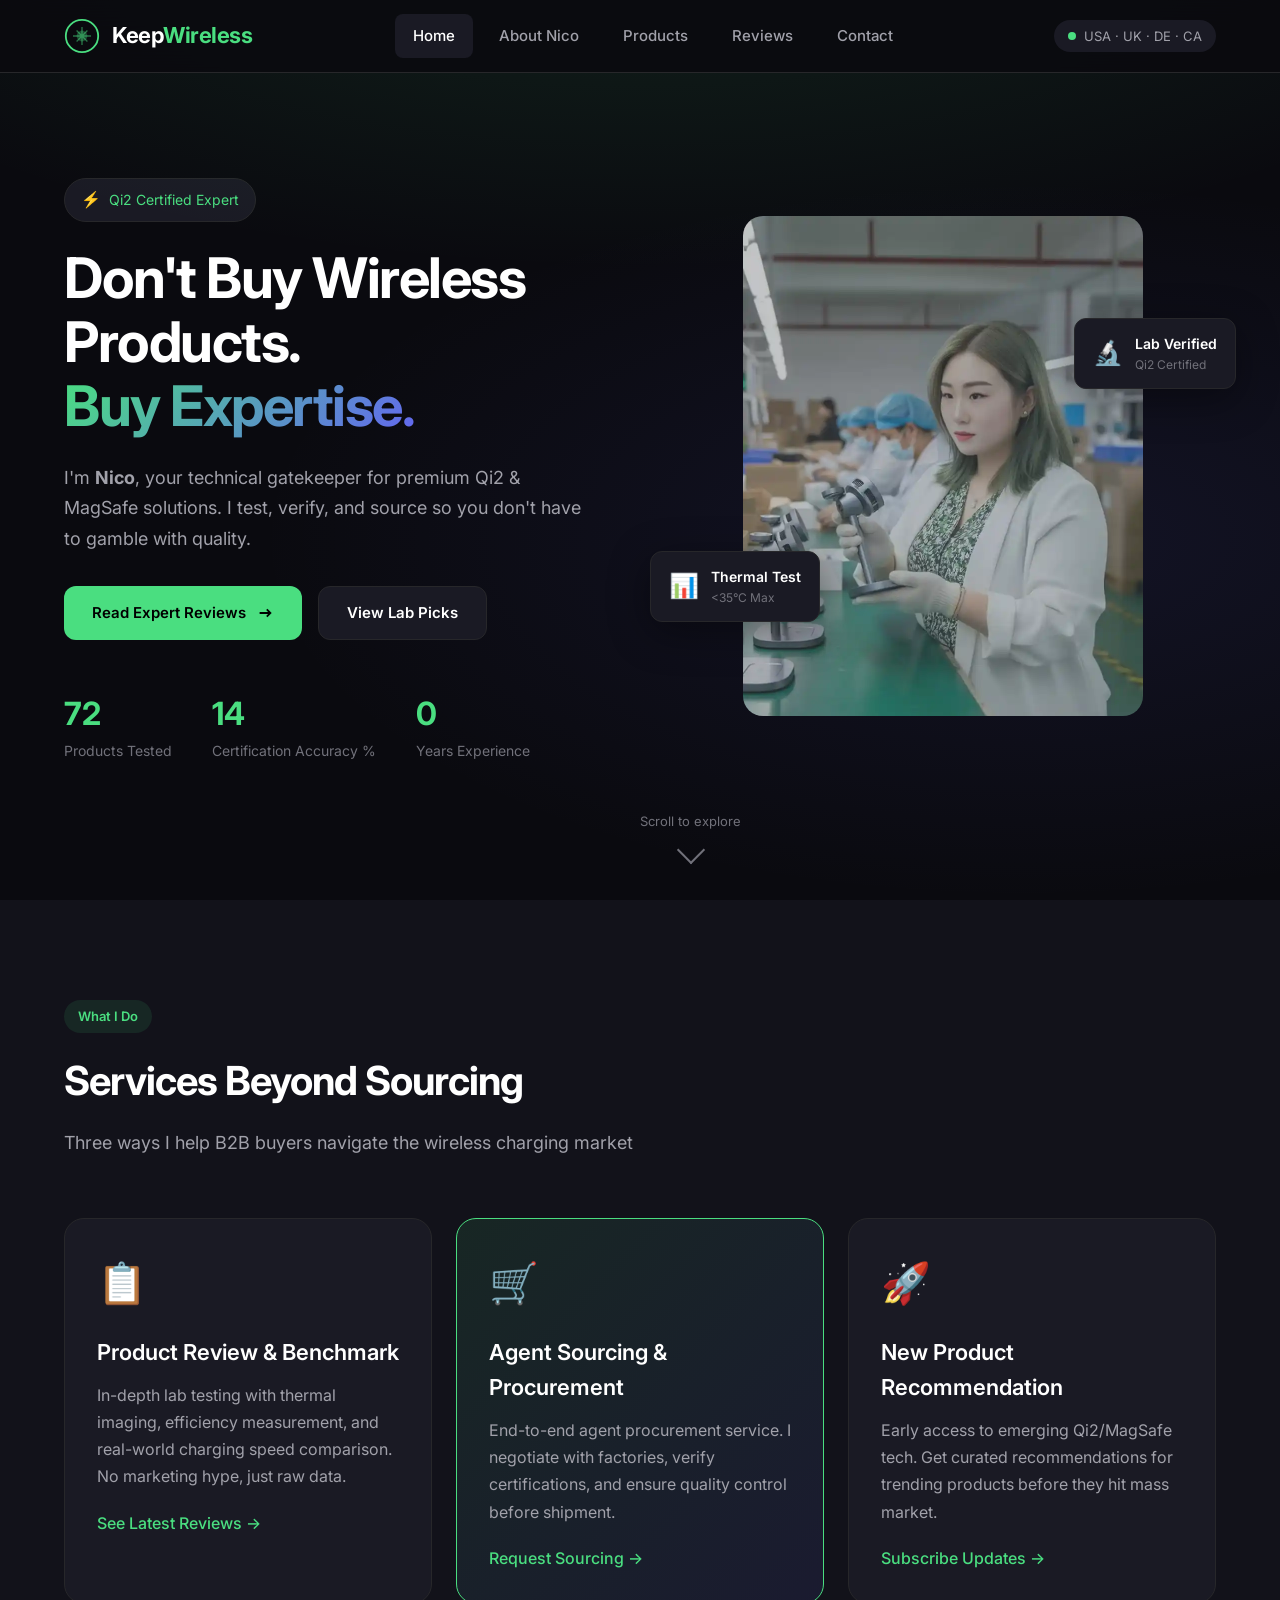
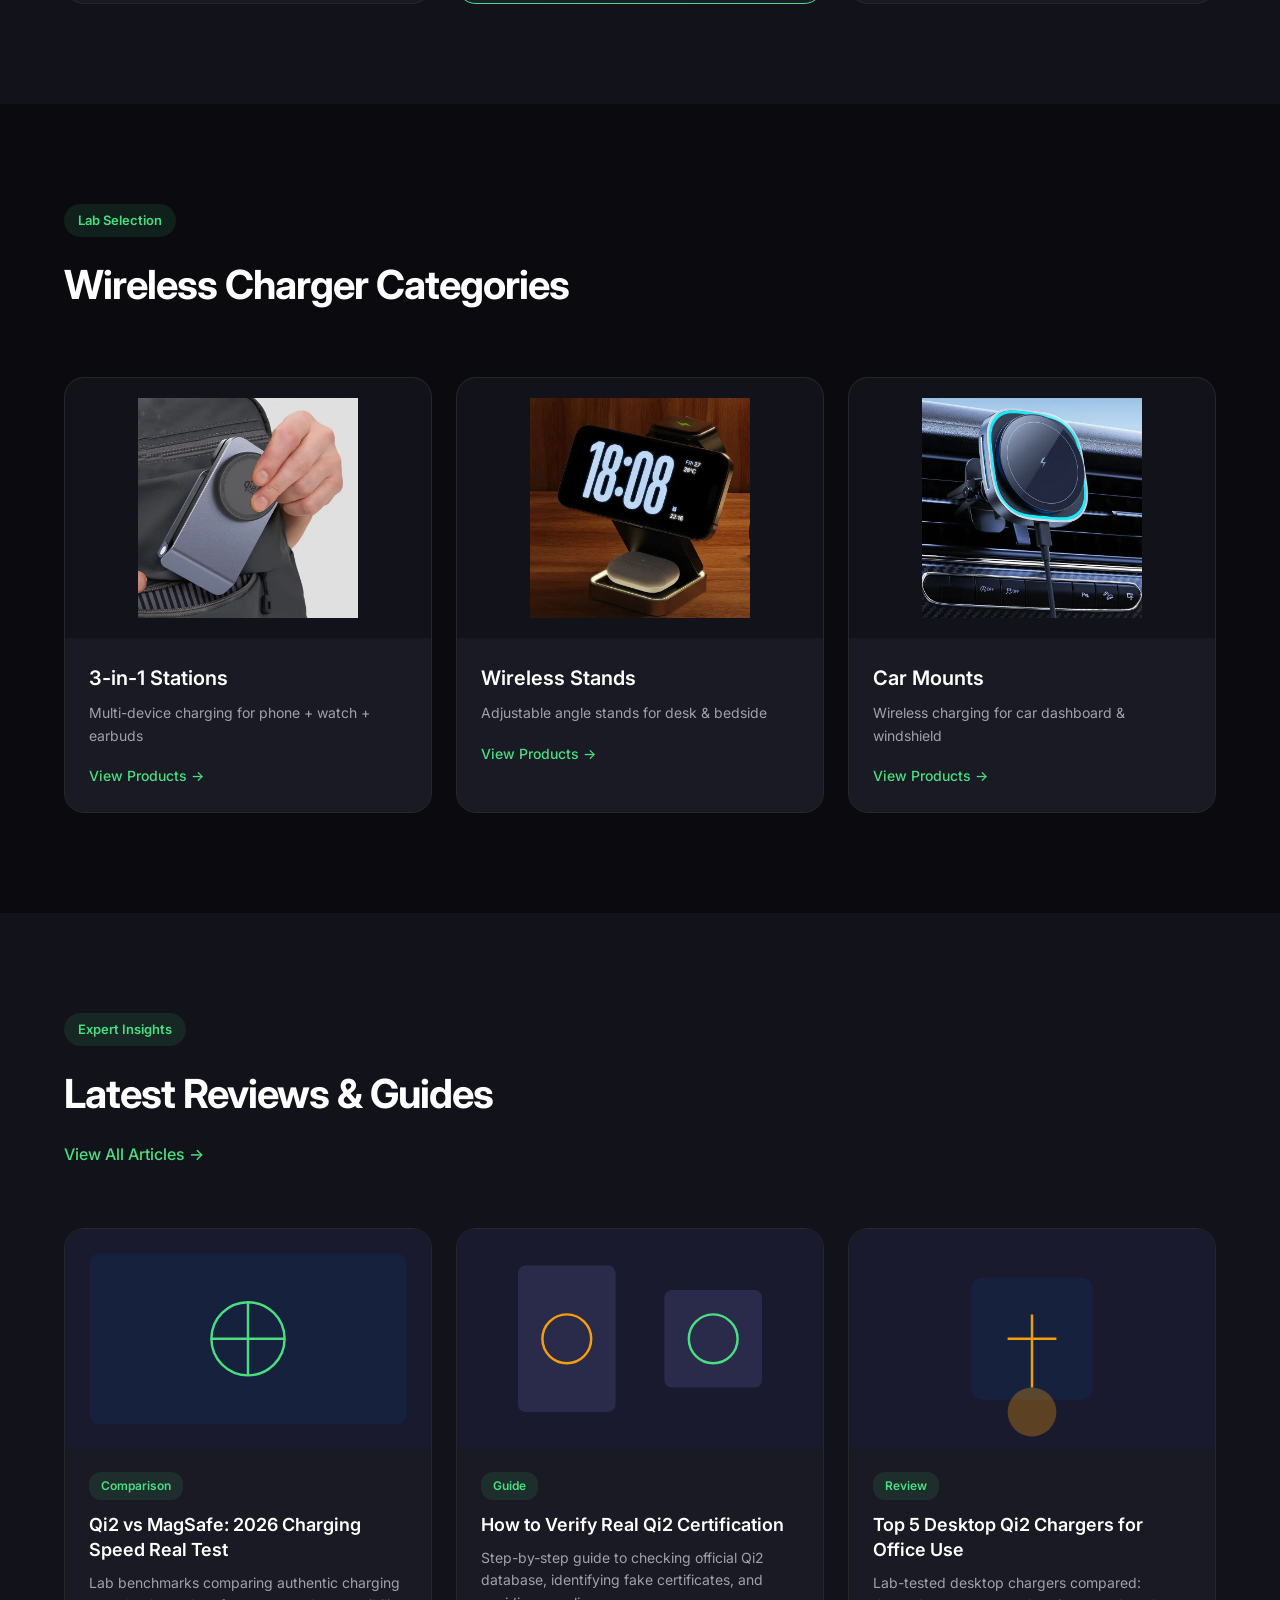
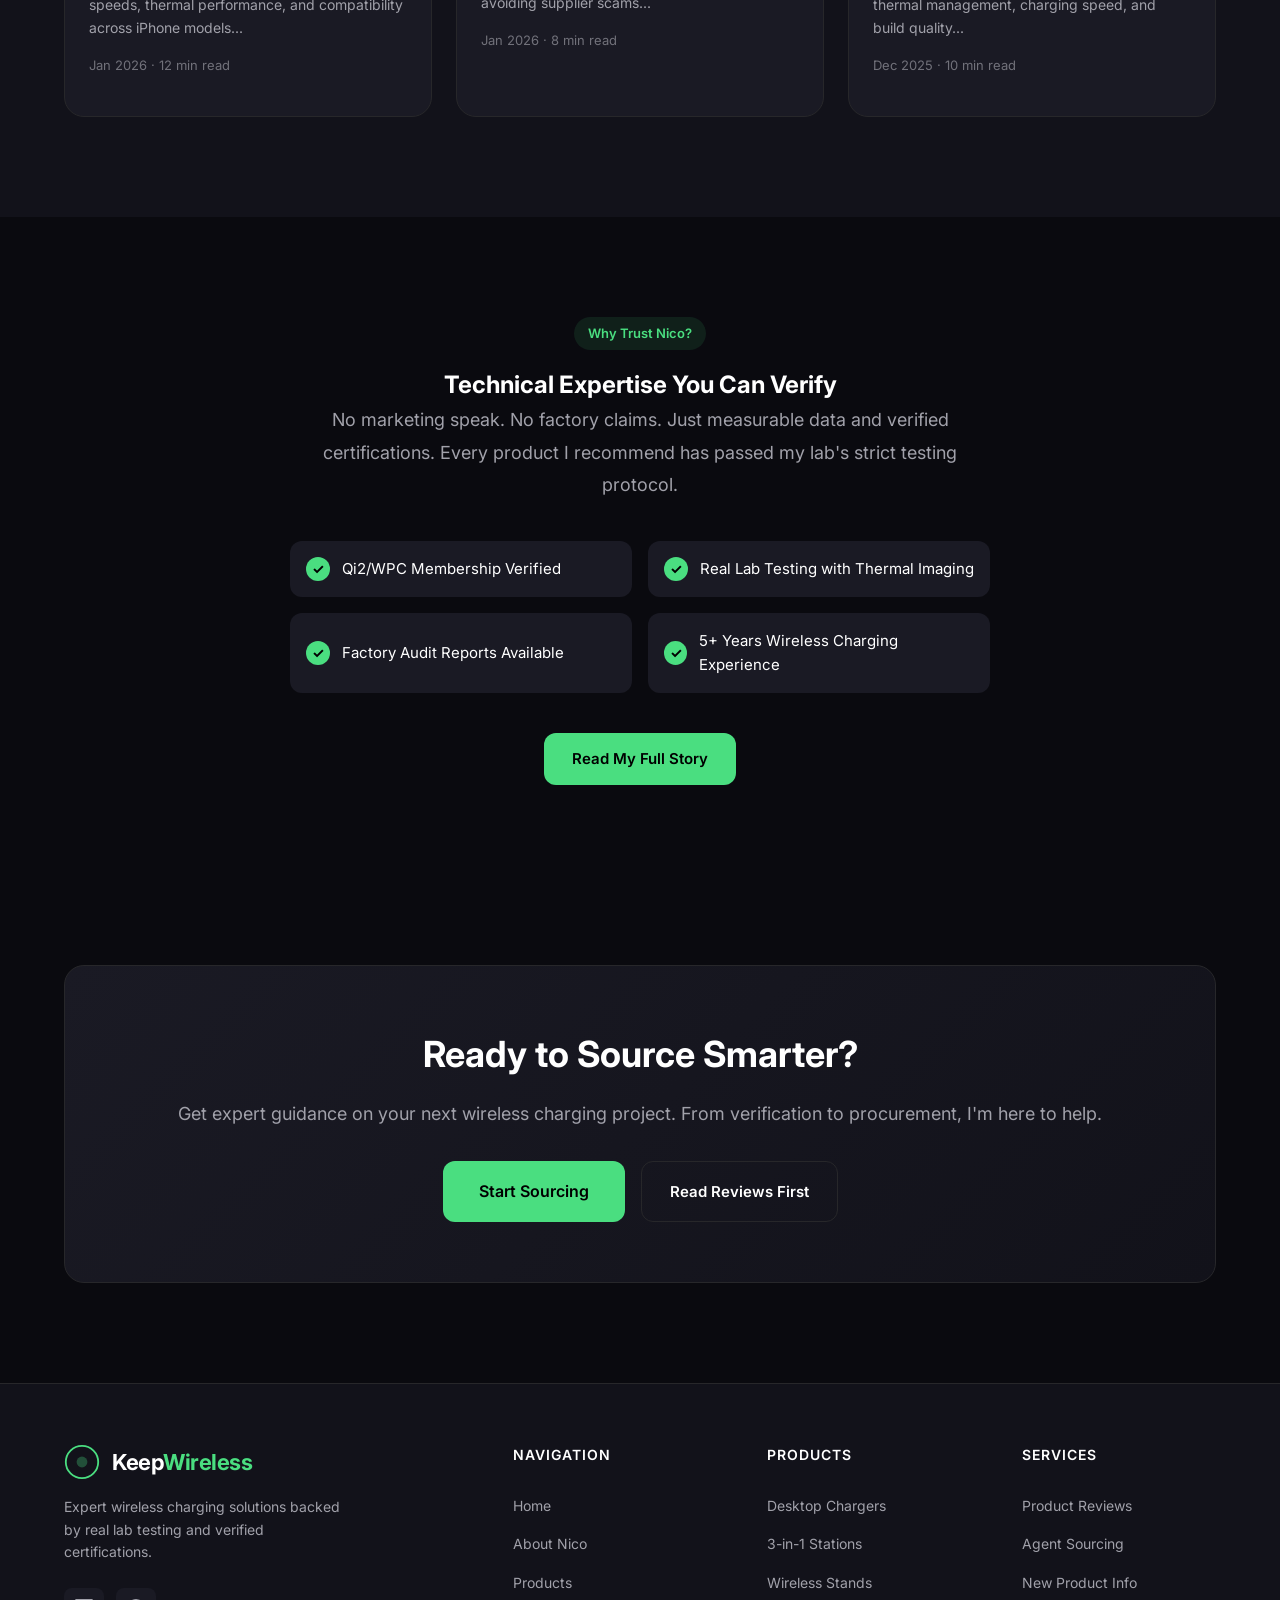
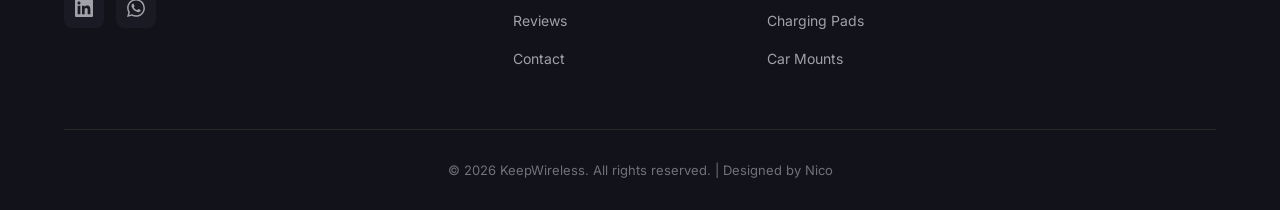
==== index.html @ b68995f7 "Add files via upload" ====
<!DOCTYPE html>
<html lang="en">
<head>
    <meta charset="UTF-8">
    <meta name="viewport" content="width=device-width, initial-scale=1.0">
    <meta name="description" content="KeepWireless by Nico - Expert wireless charging technology consultant. Qi2 & MagSafe wireless charger sourcing, verification, agent procurement. Desktop chargers, 3-in-1 stations, wireless stands. Serving USA, UK, Germany, Canada.">
    <meta name="keywords" content="Qi2 wireless charger wholesale, MagSafe charger supplier, desktop wireless charger factory, 3-in-1 charging station, Qi2 certification verification, wireless charging expert review, wireless charger benchmark">
    <meta name="author" content="Nico - KeepWireless">
    <meta name="geo.region" content="CN">
    <meta name="geo.placename" content="Shenzhen">
    <link rel="canonical" href="https://keepwireless.tech/">
    
    <title>KeepWireless | Expert Wireless Charger Solutions by Nico - Qi2 & MagSafe Authority</title>
    
    <link rel="icon" type="image/svg+xml" href="images/favicon.svg">
    <link rel="apple-touch-icon" href="images/apple-touch-icon.png">
    <link rel="stylesheet" href="css/style.css">
    
    <script type="application/ld+json">
    {
      "@context": "https://schema.org",
      "@type": "Person",
      "name": "Nico",
      "jobTitle": "Wireless Charging Technology Consultant",
      "url": "https://keepwireless.tech",
      "knowsAbout": ["Qi2 Technology", "MagSafe", "Wireless Charging", "PCB Design", "Thermal Management", "Product Certification"],
      "description": "Expert consultant specializing in Qi2 and MagSafe wireless charging products sourcing and verification"
    }
    </script>
    
    <script type="application/ld+json">
    {
      "@context": "https://schema.org",
      "@type": "WebSite",
      "name": "KeepWireless",
      "url": "https://keepwireless.tech",
      "potentialAction": {
        "@type": "SearchAction",
        "target": "https://keepwireless.tech/articles.html?q={search_term_string}",
        "query-input": "required name=search_term_string"
      }
    }
    </script>
</head>
<body>
    <header class="main-header" id="header">
        <div class="container header-container">
            <a href="index.html" class="logo">
                <svg class="logo-icon" viewBox="0 0 40 40" fill="none">
                    <circle cx="20" cy="20" r="18" stroke="currentColor" stroke-width="2"/>
                    <path d="M20 10v20M10 20h20M14 14l12 12M26 14l-12 12" stroke="currentColor" stroke-width="1.5" opacity="0.5"/>
                    <circle cx="20" cy="20" r="6" fill="currentColor" opacity="0.3"/>
                </svg>
                <span class="logo-text">Keep<span>Wireless</span></span>
            </a>
            
            <nav class="main-nav" id="mainNav">
                <a href="index.html" class="nav-link active">Home</a>
                <a href="about.html" class="nav-link">About Nico</a>
                <a href="products.html" class="nav-link">Products</a>
                <a href="articles.html" class="nav-link">Reviews</a>
                <a href="contact.html" class="nav-link">Contact</a>
            </nav>
            
            <div class="header-actions">
                <div class="geo-badge">
                    <span class="geo-dot"></span>
                    <span>USA · UK · DE · CA</span>
                </div>
                <button class="mobile-menu-btn" id="mobileMenuBtn" aria-label="Menu">
                    <span></span>
                    <span></span>
                    <span></span>
                </button>
            </div>
        </div>
    </header>

    <main>
        <section class="hero" id="hero">
            <div class="hero-bg-pattern"></div>
            <div class="container hero-container">
                <div class="hero-content">
                    <div class="hero-badge">
                        <span class="badge-icon">⚡</span>
                        <span>Qi2 Certified Expert</span>
                    </div>
                    <h1 class="hero-title">
                        Don't Buy Wireless Products.<br>
                        <span class="highlight">Buy Expertise.</span>
                    </h1>
                    <p class="hero-desc">
                        I'm <strong>Nico</strong>, your technical gatekeeper for premium Qi2 & MagSafe solutions. 
                        I test, verify, and source so you don't have to gamble with quality.
                    </p>
                    <div class="hero-cta">
                        <a href="articles.html" class="btn btn-primary">
                            <span>Read Expert Reviews</span>
                            <svg class="btn-arrow" viewBox="0 0 20 20" fill="none"><path d="M4 10h12m-4-4l4 4-4 4" stroke="currentColor" stroke-width="2"/></svg>
                        </a>
                        <a href="products.html" class="btn btn-secondary">
                            <span>View Lab Picks</span>
                        </a>
                    </div>
                    <div class="hero-stats">
                        <div class="stat">
                            <span class="stat-num" data-target="500">0</span>
                            <span class="stat-label">Products Tested</span>
                        </div>
                        <div class="stat">
                            <span class="stat-num" data-target="98">0</span>
                            <span class="stat-label">Certification Accuracy %</span>
                        </div>
                        <div class="stat">
                            <span class="stat-num" data-target="5">0</span>
                            <span class="stat-label">Years Experience</span>
                        </div>
                    </div>
                </div>
                <div class="hero-visual">
                    <div class="hero-image-stack">
                        <div class="hero-main-img">
                            <img src="images/nico-laboratory-expert.webp" alt="Nico - Wireless Charging Lab Expert" loading="lazy">
                        </div>
                        <div class="floating-card card-1">
                            <span class="card-icon">🔬</span>
                            <div class="card-text">
                                <strong>Lab Verified</strong>
                                <span>Qi2 Certified</span>
                            </div>
                        </div>
                        <div class="floating-card card-2">
                            <span class="card-icon">📊</span>
                            <div class="card-text">
                                <strong>Thermal Test</strong>
                                <span>&lt;35°C Max</span>
                            </div>
                        </div>
                    </div>
                </div>
            </div>
            <div class="scroll-indicator">
                <span>Scroll to explore</span>
                <div class="scroll-arrow"></div>
            </div>
        </section>

        <section class="services" id="services">
            <div class="container">
                <div class="section-header">
                    <span class="section-tag">What I Do</span>
                    <h2>Services Beyond Sourcing</h2>
                    <p class="section-desc">Three ways I help B2B buyers navigate the wireless charging market</p>
                </div>
                <div class="services-grid">
                    <article class="service-card">
                        <div class="service-icon">📋</div>
                        <h3>Product Review & Benchmark</h3>
                        <p>In-depth lab testing with thermal imaging, efficiency measurement, and real-world charging speed comparison. No marketing hype, just raw data.</p>
                        <a href="articles.html" class="service-link">See Latest Reviews →</a>
                    </article>
                    <article class="service-card featured">
                        <div class="service-icon">🛒</div>
                        <h3>Agent Sourcing & Procurement</h3>
                        <p>End-to-end agent procurement service. I negotiate with factories, verify certifications, and ensure quality control before shipment.</p>
                        <a href="contact.html" class="service-link">Request Sourcing →</a>
                    </article>
                    <article class="service-card">
                        <div class="service-icon">🚀</div>
                        <h3>New Product Recommendation</h3>
                        <p>Early access to emerging Qi2/MagSafe tech. Get curated recommendations for trending products before they hit mass market.</p>
                        <a href="contact.html" class="service-link">Subscribe Updates →</a>
                    </article>
                </div>
            </div>
        </section>

        <section class="products-preview" id="products">
            <div class="container">
                <div class="section-header">
                    <span class="section-tag">Lab Selection</span>
                    <h2>Wireless Charger Categories</h2>
                </div>
                <div class="category-grid">
                    <a href="products.html?cat=3in1" class="category-card">
                        <div class="category-img">
                            <img src="images/product/qi2-3in1-foldable-25w.webp" alt="3-in-1 Charging Station" loading="lazy">
                        </div>
                        <div class="category-info">
                            <h3>3-in-1 Stations</h3>
                            <p>Multi-device charging for phone + watch + earbuds</p>
                            <span class="category-count">View Products →</span>
                        </div>
                    </a>
                    <a href="products.html?cat=stand" class="category-card">
                        <div class="category-img">
                            <img src="images/product/qi2-3in1-aluminum-stand.webp" alt="Wireless Charging Stand" loading="lazy">
                        </div>
                        <div class="category-info">
                            <h3>Wireless Stands</h3>
                            <p>Adjustable angle stands for desk & bedside</p>
                            <span class="category-count">View Products →</span>
                        </div>
                    </a>
                    <a href="products.html?cat=car" class="category-card">
                        <div class="category-img">
                            <img src="images/product/qi2-car-magnetic-snap.webp" alt="Car Wireless Charger Mount" loading="lazy">
                        </div>
                        <div class="category-info">
                            <h3>Car Mounts</h3>
                            <p>Wireless charging for car dashboard & windshield</p>
                            <span class="category-count">View Products →</span>
                        </div>
                    </a>
                </div>
            </div>
        </section>

        <section class="articles-preview" id="articles">
            <div class="container">
                <div class="section-header">
                    <span class="section-tag">Expert Insights</span>
                    <h2>Latest Reviews & Guides</h2>
                    <a href="articles.html" class="view-all-link">View All Articles →</a>
                </div>
                <div class="articles-grid">
                    <article class="article-card">
                        <div class="article-img">
                            <svg viewBox="0 0 300 180" fill="none">
                                <rect width="300" height="180" fill="#1a1a2e"/>
                                <rect x="20" y="20" width="260" height="140" rx="8" fill="#16213e"/>
                                <circle cx="150" cy="90" r="30" stroke="#4ade80" stroke-width="2"/>
                                <path d="M150 60v60M120 90h60" stroke="#4ade80" stroke-width="2"/>
                            </svg>
                        </div>
                        <div class="article-content">
                            <span class="article-tag">Comparison</span>
                            <h3>Qi2 vs MagSafe: 2026 Charging Speed Real Test</h3>
                            <p>Lab benchmarks comparing authentic charging speeds, thermal performance, and compatibility across iPhone models...</p>
                            <span class="article-meta">Jan 2026 · 12 min read</span>
                        </div>
                    </article>
                    <article class="article-card">
                        <div class="article-img">
                            <svg viewBox="0 0 300 180" fill="none">
                                <rect width="300" height="180" fill="#1a1a2e"/>
                                <rect x="50" y="30" width="80" height="120" rx="6" fill="#2a2a4a"/>
                                <rect x="170" y="50" width="80" height="80" rx="6" fill="#2a2a4a"/>
                                <circle cx="90" cy="90" r="20" stroke="#f59e0b" stroke-width="2"/>
                                <circle cx="210" cy="90" r="20" stroke="#4ade80" stroke-width="2"/>
                            </svg>
                        </div>
                        <div class="article-content">
                            <span class="article-tag">Guide</span>
                            <h3>How to Verify Real Qi2 Certification</h3>
                            <p>Step-by-step guide to checking official Qi2 database, identifying fake certificates, and avoiding supplier scams...</p>
                            <span class="article-meta">Jan 2026 · 8 min read</span>
                        </div>
                    </article>
                    <article class="article-card">
                        <div class="article-img">
                            <svg viewBox="0 0 300 180" fill="none">
                                <rect width="300" height="180" fill="#1a1a2e"/>
                                <rect x="100" y="40" width="100" height="100" rx="10" fill="#16213e"/>
                                <path d="M150 70v60M130 90h40" stroke="#f59e0b" stroke-width="2"/>
                                <circle cx="150" cy="150" r="20" fill="#f59e0b" opacity="0.3"/>
                            </svg>
                        </div>
                        <div class="article-content">
                            <span class="article-tag">Review</span>
                            <h3>Top 5 Desktop Qi2 Chargers for Office Use</h3>
                            <p>Lab-tested desktop chargers compared: thermal management, charging speed, and build quality...</p>
                            <span class="article-meta">Dec 2025 · 10 min read</span>
                        </div>
                    </article>
                </div>
            </div>
        </section>

        <section class="trust" id="trust">
            <div class="container">
                <div class="trust-content">
                    <span class="section-tag">Why Trust Nico?</span>
                    <h2>Technical Expertise You Can Verify</h2>
                    <p class="trust-desc">
                        No marketing speak. No factory claims. Just measurable data and verified certifications. 
                        Every product I recommend has passed my lab's strict testing protocol.
                    </p>
                    <div class="trust-features">
                        <div class="trust-item">
                            <span class="trust-icon">✓</span>
                            <span>Qi2/WPC Membership Verified</span>
                        </div>
                        <div class="trust-item">
                            <span class="trust-icon">✓</span>
                            <span>Real Lab Testing with Thermal Imaging</span>
                        </div>
                        <div class="trust-item">
                            <span class="trust-icon">✓</span>
                            <span>Factory Audit Reports Available</span>
                        </div>
                        <div class="trust-item">
                            <span class="trust-icon">✓</span>
                            <span>5+ Years Wireless Charging Experience</span>
                        </div>
                    </div>
                    <a href="about.html" class="btn btn-primary">Read My Full Story</a>
                </div>
            </div>
        </section>

        <section class="cta" id="cta">
            <div class="container">
                <div class="cta-box">
                    <h2>Ready to Source Smarter?</h2>
                    <p>Get expert guidance on your next wireless charging project. From verification to procurement, I'm here to help.</p>
                    <div class="cta-buttons">
                        <a href="contact.html" class="btn btn-primary btn-large">Start Sourcing</a>
                        <a href="articles.html" class="btn btn-outline">Read Reviews First</a>
                    </div>
                </div>
            </div>
        </section>
    </main>

    <footer class="main-footer">
        <div class="container">
            <div class="footer-grid">
                <div class="footer-brand">
                    <a href="index.html" class="logo">
                        <svg class="logo-icon" viewBox="0 0 40 40" fill="none">
                            <circle cx="20" cy="20" r="18" stroke="currentColor" stroke-width="2"/>
                            <circle cx="20" cy="20" r="6" fill="currentColor" opacity="0.3"/>
                        </svg>
                        <span class="logo-text">Keep<span>Wireless</span></span>
                    </a>
                    <p>Expert wireless charging solutions backed by real lab testing and verified certifications.</p>
                    <div class="footer-social">
                        <a href="https://www.linkedin.com/in/nico-power-bank-chargers/" target="_blank" rel="noopener" aria-label="LinkedIn">
                            <svg viewBox="0 0 24 24" fill="currentColor"><path d="M20.447 20.452h-3.554v-5.569c0-1.328-.027-3.037-1.852-3.037-1.853 0-2.136 1.445-2.136 2.939v5.667H9.351V9h3.414v1.561h.046c.477-.9 1.637-1.85 3.37-1.85 3.601 0 4.267 2.37 4.267 5.455v6.286zM5.337 7.433c-1.144 0-2.063-.926-2.063-2.065 0-1.138.92-2.063 2.063-2.063 1.14 0 2.064.925 2.064 2.063 0 1.139-.925 2.065-2.064 2.065zm1.782 13.019H3.555V9h3.564v11.452zM22.225 0H1.771C.792 0 0 .774 0 1.729v20.542C0 23.227.792 24 1.771 24h20.451C23.2 24 24 23.227 24 22.271V1.729C24 .774 23.2 0 22.222 0h.003z"/></svg>
                        </a>
                        <a href="https://wa.me/8613632293910" target="_blank" rel="noopener" aria-label="WhatsApp">
                            <svg viewBox="0 0 24 24" fill="currentColor"><path d="M17.472 14.382c-.297-.149-1.758-.867-2.03-.967-.273-.099-.471-.148-.67.15-.197.297-.767.966-.94 1.164-.173.199-.347.223-.644.075-.297-.15-1.255-.463-2.39-1.475-.883-.788-1.48-1.761-1.653-2.059-.173-.297-.018-.458.13-.606.134-.133.298-.347.446-.52.149-.174.198-.298.298-.497.099-.198.05-.371-.025-.52-.075-.149-.669-1.612-.916-2.207-.242-.579-.487-.5-.669-.51-.173-.008-.371-.01-.57-.01-.198 0-.52.074-.792.372-.272.297-1.04 1.016-1.04 2.479 0 1.462 1.065 2.875 1.213 3.074.149.198 2.096 3.2 5.077 4.487.709.306 1.262.489 1.694.625.712.227 1.36.195 1.871.118.571-.085 1.758-.719 2.006-1.413.248-.694.248-1.289.173-1.413-.074-.124-.272-.198-.57-.347m-5.421 7.403h-.004a9.87 9.87 0 01-5.031-1.378l-.361-.214-3.741.982.998-3.648-.235-.374a9.86 9.86 0 01-1.51-5.26c.001-5.45 4.436-9.884 9.888-9.884 2.64 0 5.122 1.03 6.988 2.898a9.825 9.825 0 012.893 6.994c-.003 5.45-4.437 9.884-9.885 9.884m8.413-18.297A11.815 11.815 0 0012.05 0C5.495 0 .16 5.335.157 11.892c0 2.096.547 4.142 1.588 5.945L.057 24l6.305-1.654a11.882 11.882 0 005.683 1.448h.005c6.554 0 11.89-5.335 11.893-11.893a11.821 11.821 0 00-3.48-8.413z"/></svg>
                        </a>
                    </div>
                </div>
                <div class="footer-links">
                    <h4>Navigation</h4>
                    <a href="index.html">Home</a>
                    <a href="about.html">About Nico</a>
                    <a href="products.html">Products</a>
                    <a href="articles.html">Reviews</a>
                    <a href="contact.html">Contact</a>
                </div>
                <div class="footer-links">
                    <h4>Products</h4>
                    <a href="products.html?cat=desktop">Desktop Chargers</a>
                    <a href="products.html?cat=3in1">3-in-1 Stations</a>
                    <a href="products.html?cat=stand">Wireless Stands</a>
                    <a href="products.html?cat=pad">Charging Pads</a>
                    <a href="products.html?cat=car">Car Mounts</a>
                </div>
                <div class="footer-links">
                    <h4>Services</h4>
                    <a href="articles.html">Product Reviews</a>
                    <a href="contact.html">Agent Sourcing</a>
                    <a href="contact.html">New Product Info</a>
                </div>
            </div>
            <div class="footer-bottom">
                <p>&copy; 2026 KeepWireless. All rights reserved. | Designed by Nico</p>
            </div>
        </div>
    </footer>

    <script src="js/main.js"></script>
</body>
</html>
---- css/style.css ----
@import url('https://fonts.googleapis.com/css2?family=Inter:wght@300;400;500;600;700&display=swap');

:root {
    --primary: #4ade80;
    --primary-dark: #22c55e;
    --secondary: #f59e0b;
    --accent: #6366f1;
    --bg-primary: #0a0a0f;
    --bg-secondary: #12121a;
    --bg-card: #1a1a24;
    --bg-card-hover: #22222e;
    --text-primary: #ffffff;
    --text-secondary: #a1a1aa;
    --text-muted: #71717a;
    --border: #27272a;
    --border-light: #3f3f46;
    --shadow: 0 4px 20px rgba(0, 0, 0, 0.3);
    --shadow-lg: 0 10px 40px rgba(0, 0, 0, 0.4);
    --radius: 12px;
    --radius-sm: 8px;
    --radius-lg: 20px;
    --transition: all 0.3s ease;
}

* {
    margin: 0;
    padding: 0;
    box-sizing: border-box;
}

html {
    scroll-behavior: smooth;
}

body {
    font-family: 'Inter', -apple-system, BlinkMacSystemFont, sans-serif;
    background: var(--bg-primary);
    color: var(--text-primary);
    line-height: 1.6;
    overflow-x: hidden;
}

a {
    color: inherit;
    text-decoration: none;
}

button {
    font-family: inherit;
    cursor: pointer;
    border: none;
    background: none;
}

.container {
    max-width: 1200px;
    margin: 0 auto;
    padding: 0 24px;
}

/* Header */
.main-header {
    position: fixed;
    top: 0;
    left: 0;
    right: 0;
    z-index: 1000;
    background: rgba(10, 10, 15, 0.9);
    backdrop-filter: blur(20px);
    border-bottom: 1px solid var(--border);
    transition: var(--transition);
}

.header-container {
    display: flex;
    align-items: center;
    justify-content: space-between;
    height: 72px;
}

.logo {
    display: flex;
    align-items: center;
    gap: 12px;
}

.logo-icon {
    width: 36px;
    height: 36px;
    color: var(--primary);
}

.logo-text {
    font-size: 22px;
    font-weight: 700;
    letter-spacing: -0.5px;
}

.logo-text span {
    color: var(--primary);
}

.main-nav {
    display: flex;
    align-items: center;
    gap: 8px;
}

.nav-link {
    padding: 10px 18px;
    font-size: 15px;
    font-weight: 500;
    color: var(--text-secondary);
    border-radius: var(--radius-sm);
    transition: var(--transition);
}

.nav-link:hover,
.nav-link.active {
    color: var(--text-primary);
    background: var(--bg-card);
}

.header-actions {
    display: flex;
    align-items: center;
    gap: 16px;
}

.geo-badge {
    display: flex;
    align-items: center;
    gap: 8px;
    padding: 6px 14px;
    background: var(--bg-card);
    border-radius: 20px;
    font-size: 13px;
    color: var(--text-secondary);
}

.geo-dot {
    width: 8px;
    height: 8px;
    background: var(--primary);
    border-radius: 50%;
    animation: pulse 2s infinite;
}

@keyframes pulse {
    0%, 100% { opacity: 1; }
    50% { opacity: 0.5; }
}

.mobile-menu-btn {
    display: none;
    flex-direction: column;
    gap: 5px;
    padding: 8px;
}

.mobile-menu-btn span {
    display: block;
    width: 24px;
    height: 2px;
    background: var(--text-primary);
    border-radius: 2px;
    transition: var(--transition);
}

/* Hero Section */
.hero {
    position: relative;
    min-height: 100vh;
    display: flex;
    align-items: center;
    padding: 120px 0 80px;
    overflow: hidden;
}

.hero-bg-pattern {
    position: absolute;
    inset: 0;
    background: 
        radial-gradient(ellipse 80% 50% at 50% -20%, rgba(74, 222, 128, 0.15), transparent),
        radial-gradient(ellipse 60% 40% at 80% 60%, rgba(99, 102, 241, 0.1), transparent);
    pointer-events: none;
}

.hero-container {
    display: grid;
    grid-template-columns: 1fr 1fr;
    gap: 60px;
    align-items: center;
}

.hero-badge {
    display: inline-flex;
    align-items: center;
    gap: 8px;
    padding: 8px 16px;
    background: var(--bg-card);
    border: 1px solid var(--border);
    border-radius: 30px;
    font-size: 14px;
    color: var(--primary);
    margin-bottom: 24px;
    animation: fadeInUp 0.6s ease;
}

.badge-icon {
    font-size: 16px;
}

.hero-title {
    font-size: 56px;
    font-weight: 700;
    line-height: 1.15;
    letter-spacing: -1.5px;
    margin-bottom: 24px;
    animation: fadeInUp 0.6s ease 0.1s both;
}

.hero-title .highlight {
    background: linear-gradient(135deg, var(--primary), var(--accent));
    -webkit-background-clip: text;
    -webkit-text-fill-color: transparent;
    background-clip: text;
}

.hero-desc {
    font-size: 18px;
    color: var(--text-secondary);
    line-height: 1.7;
    margin-bottom: 32px;
    max-width: 520px;
    animation: fadeInUp 0.6s ease 0.2s both;
}

.hero-cta {
    display: flex;
    gap: 16px;
    margin-bottom: 48px;
    animation: fadeInUp 0.6s ease 0.3s both;
}

.btn {
    display: inline-flex;
    align-items: center;
    gap: 10px;
    padding: 14px 28px;
    font-size: 15px;
    font-weight: 600;
    border-radius: var(--radius);
    transition: var(--transition);
}

.btn-primary {
    background: var(--primary);
    color: #000;
}

.btn-primary:hover {
    background: var(--primary-dark);
    transform: translateY(-2px);
    box-shadow: 0 10px 30px rgba(74, 222, 128, 0.3);
}

.btn-secondary {
    background: var(--bg-card);
    color: var(--text-primary);
    border: 1px solid var(--border);
}

.btn-secondary:hover {
    background: var(--bg-card-hover);
    border-color: var(--border-light);
}

.btn-outline {
    background: transparent;
    color: var(--text-primary);
    border: 1px solid var(--border);
}

.btn-outline:hover {
    background: var(--bg-card);
    border-color: var(--primary);
}

.btn-large {
    padding: 18px 36px;
    font-size: 16px;
}

.btn-full {
    width: 100%;
    justify-content: center;
}

.btn-arrow {
    width: 18px;
    height: 18px;
}

.hero-stats {
    display: flex;
    gap: 40px;
    animation: fadeInUp 0.6s ease 0.4s both;
}

.stat {
    display: flex;
    flex-direction: column;
}

.stat-num {
    font-size: 32px;
    font-weight: 700;
    color: var(--primary);
}

.stat-label {
    font-size: 14px;
    color: var(--text-muted);
}

.hero-visual {
    position: relative;
    animation: fadeInRight 0.8s ease 0.3s both;
}

.hero-image-stack {
    position: relative;
    display: flex;
    justify-content: center;
}

.hero-main-img img {
    width: 100%;
    max-width: 400px;
    height: auto;
    border-radius: var(--radius-lg);
    object-fit: cover;
}

.hero-main-img svg {
    width: 100%;
    max-width: 400px;
    height: auto;
}

.floating-card {
    position: absolute;
    display: flex;
    align-items: center;
    gap: 12px;
    padding: 14px 18px;
    background: var(--bg-card);
    border: 1px solid var(--border);
    border-radius: var(--radius);
    box-shadow: var(--shadow-lg);
    animation: float 3s ease-in-out infinite;
}

.card-1 {
    top: 20%;
    right: -20px;
    animation-delay: 0s;
}

.card-2 {
    bottom: 20%;
    left: -20px;
    animation-delay: 1.5s;
}

.floating-card .card-icon {
    font-size: 24px;
}

.floating-card .card-text {
    display: flex;
    flex-direction: column;
}

.floating-card strong {
    font-size: 14px;
    font-weight: 600;
}

.floating-card span {
    font-size: 12px;
    color: var(--text-muted);
}

@keyframes float {
    0%, 100% { transform: translateY(0); }
    50% { transform: translateY(-10px); }
}

@keyframes fadeInUp {
    from {
        opacity: 0;
        transform: translateY(20px);
    }
    to {
        opacity: 1;
        transform: translateY(0);
    }
}

@keyframes fadeInRight {
    from {
        opacity: 0;
        transform: translateX(30px);
    }
    to {
        opacity: 1;
        transform: translateX(0);
    }
}

.scroll-indicator {
    position: absolute;
    bottom: 40px;
    left: 50%;
    transform: translateX(-50%);
    display: flex;
    flex-direction: column;
    align-items: center;
    gap: 8px;
    color: var(--text-muted);
    font-size: 13px;
    animation: fadeInUp 0.6s ease 0.6s both;
}

.scroll-arrow {
    width: 20px;
    height: 20px;
    border-right: 2px solid var(--text-muted);
    border-bottom: 2px solid var(--text-muted);
    transform: rotate(45deg);
    animation: scrollBounce 2s infinite;
}

@keyframes scrollBounce {
    0%, 100% { transform: rotate(45deg) translateY(0); }
    50% { transform: rotate(45deg) translateY(5px); }
}

/* Section Styles */
.section-header {
    margin-bottom: 60px;
}

.section-header.centered {
    text-align: center;
}

.section-tag {
    display: inline-block;
    padding: 6px 14px;
    background: rgba(74, 222, 128, 0.1);
    color: var(--primary);
    font-size: 13px;
    font-weight: 600;
    border-radius: 20px;
    margin-bottom: 16px;
}

.section-header h2 {
    font-size: 40px;
    font-weight: 700;
    letter-spacing: -1px;
    margin-bottom: 16px;
}

.section-desc {
    font-size: 18px;
    color: var(--text-secondary);
    max-width: 600px;
}

.view-all-link {
    display: inline-flex;
    align-items: center;
    gap: 8px;
    color: var(--primary);
    font-weight: 500;
    transition: var(--transition);
}

.view-all-link:hover {
    gap: 12px;
}

/* Services Section */
.services {
    padding: 100px 0;
    background: var(--bg-secondary);
}

.services-grid {
    display: grid;
    grid-template-columns: repeat(3, 1fr);
    gap: 24px;
}

.service-card {
    padding: 32px;
    background: var(--bg-card);
    border: 1px solid var(--border);
    border-radius: var(--radius-lg);
    transition: var(--transition);
}

.service-card:hover {
    transform: translateY(-4px);
    border-color: var(--border-light);
    box-shadow: var(--shadow);
}

.service-card.featured {
    background: linear-gradient(135deg, rgba(74, 222, 128, 0.1), rgba(99, 102, 241, 0.1));
    border-color: var(--primary);
}

.service-icon {
    font-size: 40px;
    margin-bottom: 20px;
}

.service-card h3 {
    font-size: 22px;
    font-weight: 600;
    margin-bottom: 12px;
}

.service-card p {
    color: var(--text-secondary);
    line-height: 1.7;
    margin-bottom: 20px;
}

.service-link {
    color: var(--primary);
    font-weight: 500;
    transition: var(--transition);
}

.service-link:hover {
    gap: 8px;
}

/* Products Preview */
.products-preview {
    padding: 100px 0;
}

.category-grid {
    display: grid;
    grid-template-columns: repeat(3, 1fr);
    gap: 24px;
}

.category-card {
    display: flex;
    flex-direction: column;
    background: var(--bg-card);
    border: 1px solid var(--border);
    border-radius: var(--radius-lg);
    overflow: hidden;
    transition: var(--transition);
}

.category-card:hover {
    transform: translateY(-4px);
    border-color: var(--primary);
    box-shadow: 0 10px 40px rgba(74, 222, 128, 0.15);
}

.category-img {
    padding: 20px;
    background: var(--bg-secondary);
    display: flex;
    justify-content: center;
    align-items: center;
    min-height: 240px;
    overflow: hidden;
    border-radius: var(--radius-lg) var(--radius-lg) 0 0;
}

.category-img img {
    width: 100%;
    height: 100%;
    object-fit: contain;
    max-height: 220px;
    transition: transform 0.3s ease;
    border-radius: var(--radius-md);
}

.category-img:hover img {
    transform: scale(1.03);
}

.category-img svg {
    width: 100%;
    max-width: 180px;
    height: auto;
}

.category-info {
    padding: 24px;
}

.category-info h3 {
    font-size: 20px;
    font-weight: 600;
    margin-bottom: 8px;
}

.category-info p {
    color: var(--text-secondary);
    font-size: 14px;
    margin-bottom: 16px;
}

.category-count {
    color: var(--primary);
    font-weight: 500;
    font-size: 14px;
}

/* Articles Preview */
.articles-preview {
    padding: 100px 0;
    background: var(--bg-secondary);
}

.articles-grid {
    display: grid;
    grid-template-columns: repeat(3, 1fr);
    gap: 24px;
}

.article-card {
    background: var(--bg-card);
    border: 1px solid var(--border);
    border-radius: var(--radius-lg);
    overflow: hidden;
    transition: var(--transition);
}

.article-card:hover {
    transform: translateY(-4px);
    border-color: var(--border-light);
    box-shadow: var(--shadow);
}

.article-card.featured {
    grid-column: span 2;
    grid-row: span 2;
}

.article-img {
    background: var(--bg-secondary);
    overflow: hidden;
}

.article-img svg {
    width: 100%;
    height: auto;
    display: block;
}

.article-content {
    padding: 24px;
}

.article-tag {
    display: inline-block;
    padding: 4px 12px;
    background: rgba(74, 222, 128, 0.1);
    color: var(--primary);
    font-size: 12px;
    font-weight: 600;
    border-radius: 12px;
    margin-bottom: 12px;
}

.article-card h3 {
    font-size: 18px;
    font-weight: 600;
    line-height: 1.4;
    margin-bottom: 10px;
    transition: var(--transition);
}

.article-card:hover h3 {
    color: var(--primary);
}

.article-card p {
    color: var(--text-secondary);
    font-size: 14px;
    line-height: 1.6;
    margin-bottom: 16px;
    display: -webkit-box;
    -webkit-line-clamp: 3;
    -webkit-box-orient: vertical;
    overflow: hidden;
}

.article-meta {
    display: flex;
    gap: 8px;
    font-size: 13px;
    color: var(--text-muted);
    margin-bottom: 16px;
}

.article-link {
    color: var(--primary);
    font-weight: 500;
    font-size: 14px;
}

/* Trust Section */
.trust {
    padding: 100px 0;
}

.trust-content {
    max-width: 700px;
    margin: 0 auto;
    text-align: center;
}

.trust-desc {
    font-size: 18px;
    color: var(--text-secondary);
    line-height: 1.8;
    margin-bottom: 40px;
}

.trust-features {
    display: grid;
    grid-template-columns: repeat(2, 1fr);
    gap: 16px;
    margin-bottom: 40px;
    text-align: left;
}

.trust-item {
    display: flex;
    align-items: center;
    gap: 12px;
    padding: 16px;
    background: var(--bg-card);
    border-radius: var(--radius);
}

.trust-icon {
    display: flex;
    align-items: center;
    justify-content: center;
    width: 24px;
    height: 24px;
    background: var(--primary);
    color: #000;
    border-radius: 50%;
    font-size: 14px;
    font-weight: bold;
}

.trust-item span:last-child {
    font-size: 15px;
}

/* CTA Section */
.cta {
    padding: 80px 0 100px;
}

.cta-box {
    text-align: center;
    padding: 60px;
    background: linear-gradient(135deg, var(--bg-card), var(--bg-secondary));
    border: 1px solid var(--border);
    border-radius: var(--radius-lg);
}

.cta-box h2 {
    font-size: 36px;
    font-weight: 700;
    margin-bottom: 16px;
}

.cta-box p {
    font-size: 18px;
    color: var(--text-secondary);
    margin-bottom: 32px;
}

.cta-buttons {
    display: flex;
    justify-content: center;
    gap: 16px;
}

/* Footer */
.main-footer {
    background: var(--bg-secondary);
    padding: 60px 0 30px;
    border-top: 1px solid var(--border);
}

.footer-grid {
    display: grid;
    grid-template-columns: 2fr 1fr 1fr 1fr;
    gap: 60px;
    margin-bottom: 50px;
}

.footer-brand p {
    color: var(--text-secondary);
    font-size: 14px;
    margin: 16px 0 24px;
    max-width: 280px;
}

.footer-social {
    display: flex;
    gap: 12px;
}

.footer-social a {
    display: flex;
    align-items: center;
    justify-content: center;
    width: 40px;
    height: 40px;
    background: var(--bg-card);
    border-radius: var(--radius-sm);
    color: var(--text-secondary);
    transition: var(--transition);
}

.footer-social a:hover {
    background: var(--primary);
    color: #000;
}

.footer-social svg {
    width: 18px;
    height: 18px;
}

.footer-links h4 {
    font-size: 14px;
    font-weight: 600;
    text-transform: uppercase;
    letter-spacing: 1px;
    color: var(--text-primary);
    margin-bottom: 20px;
}

.footer-links a {
    display: block;
    color: var(--text-secondary);
    font-size: 14px;
    padding: 8px 0;
    transition: var(--transition);
}

.footer-links a:hover {
    color: var(--primary);
    padding-left: 4px;
}

.footer-bottom {
    text-align: center;
    padding-top: 30px;
    border-top: 1px solid var(--border);
}

.footer-bottom p {
    color: var(--text-muted);
    font-size: 13px;
}

/* About Page */
.about-hero {
    padding: 140px 0 80px;
    background: var(--bg-secondary);
}

.about-hero-grid {
    display: grid;
    grid-template-columns: 1fr 1fr;
    gap: 60px;
    align-items: center;
}

.about-hero-content h1 {
    font-size: 48px;
    font-weight: 700;
    line-height: 1.2;
    margin-bottom: 24px;
}

.about-hero-content .highlight {
    background: linear-gradient(135deg, var(--primary), var(--accent));
    -webkit-background-clip: text;
    -webkit-text-fill-color: transparent;
    background-clip: text;
}

.about-intro {
    font-size: 18px;
    color: var(--text-secondary);
    line-height: 1.7;
    margin-bottom: 20px;
}

.about-hero-content > p {
    color: var(--text-secondary);
    line-height: 1.7;
}

.about-hero-visual {
    display: flex;
    justify-content: center;
}

.about-img-wrapper {
    position: relative;
    max-width: 350px;
}

.about-img-wrapper img {
    width: 100%;
    height: auto;
    border-radius: var(--radius-lg);
    object-fit: cover;
}

.about-img-wrapper svg {
    width: 100%;
    height: auto;
}

.about-badge {
    position: absolute;
    bottom: 20px;
    right: -20px;
    padding: 16px 24px;
    background: var(--bg-card);
    border: 1px solid var(--primary);
    border-radius: var(--radius);
    text-align: center;
}

.about-badge span {
    display: block;
    font-size: 24px;
    font-weight: 700;
    color: var(--primary);
}

.about-badge small {
    font-size: 12px;
    color: var(--text-muted);
}

/* Story Section */
.about-story {
    padding: 100px 0;
}

.story-grid {
    display: grid;
    grid-template-columns: 1fr 1fr;
    gap: 80px;
    align-items: center;
}

.story-content h2 {
    font-size: 36px;
    font-weight: 700;
    margin-bottom: 40px;
}

.story-item {
    display: flex;
    gap: 20px;
    margin-bottom: 32px;
}

.story-year {
    flex-shrink: 0;
    width: 60px;
    height: 60px;
    display: flex;
    align-items: center;
    justify-content: center;
    background: var(--primary);
    color: #000;
    font-weight: 700;
    border-radius: var(--radius);
}

.story-text h4 {
    font-size: 18px;
    font-weight: 600;
    margin-bottom: 8px;
}

.story-text p {
    color: var(--text-secondary);
    font-size: 14px;
    line-height: 1.6;
}

.story-image svg {
    width: 100%;
    height: auto;
}

/* Expertise Section */
.about-expertise {
    padding: 100px 0;
    background: var(--bg-secondary);
}

.expertise-grid {
    display: grid;
    grid-template-columns: repeat(4, 1fr);
    gap: 24px;
}

.expertise-card {
    padding: 28px;
    background: var(--bg-card);
    border: 1px solid var(--border);
    border-radius: var(--radius-lg);
    text-align: center;
    transition: var(--transition);
}

.expertise-card:hover {
    transform: translateY(-4px);
    border-color: var(--primary);
}

.expertise-icon {
    font-size: 40px;
    margin-bottom: 16px;
}

.expertise-card h3 {
    font-size: 16px;
    font-weight: 600;
    margin-bottom: 12px;
}

.expertise-card p {
    color: var(--text-secondary);
    font-size: 14px;
    line-height: 1.6;
}

/* Values Section */
.about-values {
    padding: 100px 0;
}

.values-grid {
    display: grid;
    grid-template-columns: 1fr 1fr;
    gap: 80px;
    align-items: start;
}

.values-content h2 {
    font-size: 36px;
    font-weight: 700;
    margin-bottom: 16px;
}

.values-intro {
    font-size: 18px;
    color: var(--text-secondary);
    line-height: 1.7;
    margin-bottom: 40px;
}

.values-list {
    list-style: none;
}

.values-list li {
    display: flex;
    gap: 16px;
    margin-bottom: 24px;
}

.value-icon {
    flex-shrink: 0;
    font-size: 28px;
}

.values-list strong {
    display: block;
    font-size: 16px;
    margin-bottom: 4px;
}

.values-list p {
    color: var(--text-secondary);
    font-size: 14px;
}

.values-stats {
    display: grid;
    grid-template-columns: repeat(2, 1fr);
    gap: 20px;
}

.stat-box {
    padding: 28px;
    background: var(--bg-card);
    border: 1px solid var(--border);
    border-radius: var(--radius-lg);
    text-align: center;
}

.stat-box .stat-num {
    display: block;
    font-size: 36px;
    font-weight: 700;
    color: var(--primary);
    margin-bottom: 4px;
}

.stat-box .stat-label {
    font-size: 14px;
    color: var(--text-secondary);
}

/* Products Page */
.products-hero {
    padding: 140px 0 60px;
    background: var(--bg-secondary);
    text-align: center;
}

.products-hero h1 {
    font-size: 48px;
    font-weight: 700;
    margin-bottom: 16px;
}

.products-intro {
    font-size: 18px;
    color: var(--text-secondary);
    max-width: 700px;
    margin: 0 auto 40px;
}

.products-categories {
    display: flex;
    justify-content: center;
    gap: 12px;
    flex-wrap: wrap;
}

.cat-btn {
    padding: 12px 24px;
    background: var(--bg-card);
    border: 1px solid var(--border);
    border-radius: 30px;
    font-size: 14px;
    font-weight: 500;
    color: var(--text-secondary);
    transition: var(--transition);
}

.cat-btn:hover,
.cat-btn.active {
    background: var(--primary);
    color: #000;
    border-color: var(--primary);
}

.products-section {
    padding: 60px 0;
}

.products-waterfall {
    display: grid;
    grid-template-columns: repeat(4, 1fr);
    gap: 20px;
}

.product-card {
    background: var(--bg-card);
    border: 1px solid var(--border);
    border-radius: var(--radius-lg);
    overflow: hidden;
    transition: var(--transition);
    display: flex;
    flex-direction: column;
}

.product-card:hover {
    transform: translateY(-4px);
    border-color: var(--primary);
    box-shadow: 0 10px 40px rgba(74, 222, 128, 0.15);
}

.product-img {
    position: relative;
    padding: 8px;
    background: var(--bg-secondary);
    display: flex;
    justify-content: center;
    align-items: center;
    aspect-ratio: 1 / 1;
    overflow: hidden;
    border-radius: var(--radius-lg) var(--radius-lg) 0 0;
}

.product-img img {
    width: 100%;
    height: 100%;
    object-fit: contain;
    object-position: center;
    transition: transform 0.3s ease;
    border-radius: var(--radius-md);
    max-width: 100%;
    max-height: 100%;
}

.product-img:hover img {
    transform: scale(1.03);
}

.product-img svg {
    width: 100%;
    max-width: 180px;
    height: auto;
}

.product-badge {
    position: absolute;
    top: 12px;
    right: 12px;
    padding: 4px 10px;
    background: var(--primary);
    color: #000;
    font-size: 11px;
    font-weight: 600;
    border-radius: 10px;
}

.product-info {
    padding: 20px;
}

.product-info h3 {
    font-size: 16px;
    font-weight: 600;
    margin-bottom: 8px;
}

.product-desc {
    font-size: 13px;
    color: var(--text-secondary);
    margin-bottom: 12px;
}

.product-meta {
    display: flex;
    justify-content: space-between;
    align-items: center;
    margin-bottom: 16px;
}

.cert-badge {
    font-size: 12px;
    color: var(--primary);
}

.lab-score {
    font-size: 12px;
    color: var(--text-muted);
}

.product-inquiry {
    display: block;
    text-align: center;
    padding: 10px;
    background: var(--bg-secondary);
    color: var(--primary);
    font-weight: 500;
    font-size: 13px;
    border-radius: var(--radius-sm);
    transition: var(--transition);
}

.product-inquiry:hover {
    background: var(--primary);
    color: #000;
}

.products-cta {
    padding: 60px 0 100px;
}

/* Articles Page */
.articles-hero {
    padding: 140px 0 60px;
    background: var(--bg-secondary);
    text-align: center;
}

.articles-hero h1 {
    font-size: 48px;
    font-weight: 700;
    margin-bottom: 16px;
}

.articles-intro {
    font-size: 18px;
    color: var(--text-secondary);
    max-width: 600px;
    margin: 0 auto 40px;
}

.articles-filter {
    display: flex;
    justify-content: center;
    gap: 12px;
    flex-wrap: wrap;
}

.filter-btn {
    padding: 10px 20px;
    background: var(--bg-card);
    border: 1px solid var(--border);
    border-radius: 20px;
    font-size: 14px;
    font-weight: 500;
    color: var(--text-secondary);
    transition: var(--transition);
}

.filter-btn:hover,
.filter-btn.active {
    background: var(--primary);
    color: #000;
    border-color: var(--primary);
}

.articles-section {
    padding: 60px 0;
}

.articles-grid {
    display: grid;
    grid-template-columns: repeat(3, 1fr);
    gap: 24px;
}

.articles-grid .article-card.featured {
    grid-column: span 2;
}

.newsletter-section {
    padding: 80px 0;
    background: var(--bg-secondary);
}

.newsletter-box {
    display: flex;
    justify-content: space-between;
    align-items: center;
    gap: 40px;
    padding: 40px;
    background: var(--bg-card);
    border: 1px solid var(--border);
    border-radius: var(--radius-lg);
}

.newsletter-content h2 {
    font-size: 28px;
    font-weight: 700;
    margin-bottom: 8px;
}

.newsletter-content p {
    color: var(--text-secondary);
}

.newsletter-form {
    display: flex;
    gap: 12px;
}

.newsletter-form input {
    padding: 14px 20px;
    background: var(--bg-secondary);
    border: 1px solid var(--border);
    border-radius: var(--radius);
    font-size: 15px;
    color: var(--text-primary);
    width: 280px;
}

.newsletter-form input::placeholder {
    color: var(--text-muted);
}

.newsletter-form input:focus {
    outline: none;
    border-color: var(--primary);
}

/* Contact Page */
.contact-hero {
    padding: 140px 0 60px;
    background: var(--bg-secondary);
    text-align: center;
}

.contact-hero h1 {
    font-size: 48px;
    font-weight: 700;
    margin-bottom: 16px;
}

.contact-intro {
    font-size: 18px;
    color: var(--text-secondary);
    max-width: 600px;
    margin: 0 auto;
}

.contact-main {
    padding: 80px 0;
}

.contact-grid {
    display: grid;
    grid-template-columns: 1fr 1.2fr;
    gap: 80px;
}

.contact-methods {
    display: flex;
    flex-direction: column;
    gap: 24px;
    margin-bottom: 40px;
}

.contact-method {
    display: flex;
    gap: 16px;
    padding: 20px;
    background: var(--bg-card);
    border: 1px solid var(--border);
    border-radius: var(--radius);
}

.method-icon {
    font-size: 28px;
}

.method-content h3 {
    font-size: 16px;
    font-weight: 600;
    margin-bottom: 4px;
}

.method-content p {
    font-size: 15px;
    color: var(--text-primary);
    margin-bottom: 4px;
}

.response-time {
    font-size: 13px;
    color: var(--text-muted);
}

.services-list h3 {
    font-size: 20px;
    font-weight: 600;
    margin-bottom: 20px;
}

.service-item {
    display: flex;
    gap: 14px;
    margin-bottom: 20px;
}

.service-item .service-icon {
    font-size: 24px;
    margin-bottom: 0;
}

.service-item strong {
    display: block;
    font-size: 15px;
    margin-bottom: 4px;
}

.service-item p {
    font-size: 13px;
    color: var(--text-secondary);
}

.contact-form-wrapper {
    padding: 40px;
    background: var(--bg-card);
    border: 1px solid var(--border);
    border-radius: var(--radius-lg);
}

.form-group {
    margin-bottom: 20px;
}

.form-group label {
    display: block;
    font-size: 14px;
    font-weight: 500;
    margin-bottom: 8px;
}

.form-group input,
.form-group select,
.form-group textarea {
    width: 100%;
    padding: 14px 18px;
    background: var(--bg-secondary);
    border: 1px solid var(--border);
    border-radius: var(--radius);
    font-size: 15px;
    color: var(--text-primary);
    transition: var(--transition);
}

.form-group input::placeholder,
.form-group textarea::placeholder {
    color: var(--text-muted);
}

.form-group input:focus,
.form-group select:focus,
.form-group textarea:focus {
    outline: none;
    border-color: var(--primary);
}

.form-group select {
    cursor: pointer;
}

.form-group textarea {
    resize: vertical;
    min-height: 120px;
}

/* FAQ Section */
.faq-section {
    padding: 100px 0;
    background: var(--bg-secondary);
}

.faq-grid {
    display: grid;
    grid-template-columns: repeat(2, 1fr);
    gap: 24px;
}

.faq-item {
    padding: 28px;
    background: var(--bg-card);
    border: 1px solid var(--border);
    border-radius: var(--radius-lg);
}

.faq-item h3 {
    font-size: 16px;
    font-weight: 600;
    margin-bottom: 12px;
}

.faq-item p {
    color: var(--text-secondary);
    font-size: 14px;
    line-height: 1.6;
}

/* About CTA */
.about-cta {
    padding: 80px 0 100px;
}

/* Mobile Responsive */
@media (max-width: 1024px) {
    .hero-container {
        grid-template-columns: 1fr;
        gap: 40px;
    }
    
    .hero-visual {
        order: -1;
    }
    
    .hero-title {
        font-size: 42px;
    }
    
    .services-grid,
    .category-grid,
    .articles-grid,
    .expertise-grid {
        grid-template-columns: repeat(2, 1fr);
    }
    
    .products-waterfall {
        grid-template-columns: repeat(2, 1fr);
    }
    
    .footer-grid {
        grid-template-columns: repeat(2, 1fr);
    }
    
    .about-hero-grid,
    .story-grid,
    .values-grid,
    .contact-grid {
        grid-template-columns: 1fr;
    }
    
    .values-stats {
        grid-template-columns: repeat(4, 1fr);
    }
}

@media (max-width: 768px) {
    .main-nav {
        display: none;
        position: fixed;
        top: 72px;
        left: 0;
        right: 0;
        background: var(--bg-primary);
        padding: 20px;
        flex-direction: column;
        border-bottom: 1px solid var(--border);
    }
    
    .main-nav.active {
        display: flex;
    }
    
    .mobile-menu-btn {
        display: flex;
    }
    
    .geo-badge {
        display: none;
    }
    
    .hero-title {
        font-size: 32px;
    }
    
    .hero-cta {
        flex-direction: column;
    }
    
    .hero-stats {
        flex-wrap: wrap;
        gap: 24px;
    }
    
    .section-header h2 {
        font-size: 28px;
    }
    
    .services-grid,
    .category-grid,
    .articles-grid,
    .products-waterfall,
    .expertise-grid {
        grid-template-columns: 1fr;
    }
    
    .trust-features {
        grid-template-columns: 1fr;
    }
    
    .cta-buttons {
        flex-direction: column;
    }
    
    .cta-box {
        padding: 40px 24px;
    }
    
    .footer-grid {
        grid-template-columns: 1fr;
        gap: 40px;
    }
    
    .newsletter-box {
        flex-direction: column;
        text-align: center;
    }
    
    .newsletter-form {
        flex-direction: column;
        width: 100%;
    }
    
    .newsletter-form input {
        width: 100%;
    }
    
    .faq-grid {
        grid-template-columns: 1fr;
    }
    
    .values-stats {
        grid-template-columns: repeat(2, 1fr);
    }
    
    .articles-grid .article-card.featured {
        grid-column: span 1;
    }
}

/* Hide elements on mobile */
@media (max-width: 480px) {
    .hero {
        padding: 100px 0 60px;
    }
    
    .hero-badge {
        font-size: 12px;
    }
    
    .hero-desc {
        font-size: 16px;
    }
    
    .floating-card {
        display: none;
    }
    
    .scroll-indicator {
        display: none;
    }
}

/* Animation for stats */
.stat-num[data-target] {
    transition: count 1s ease-out;
}
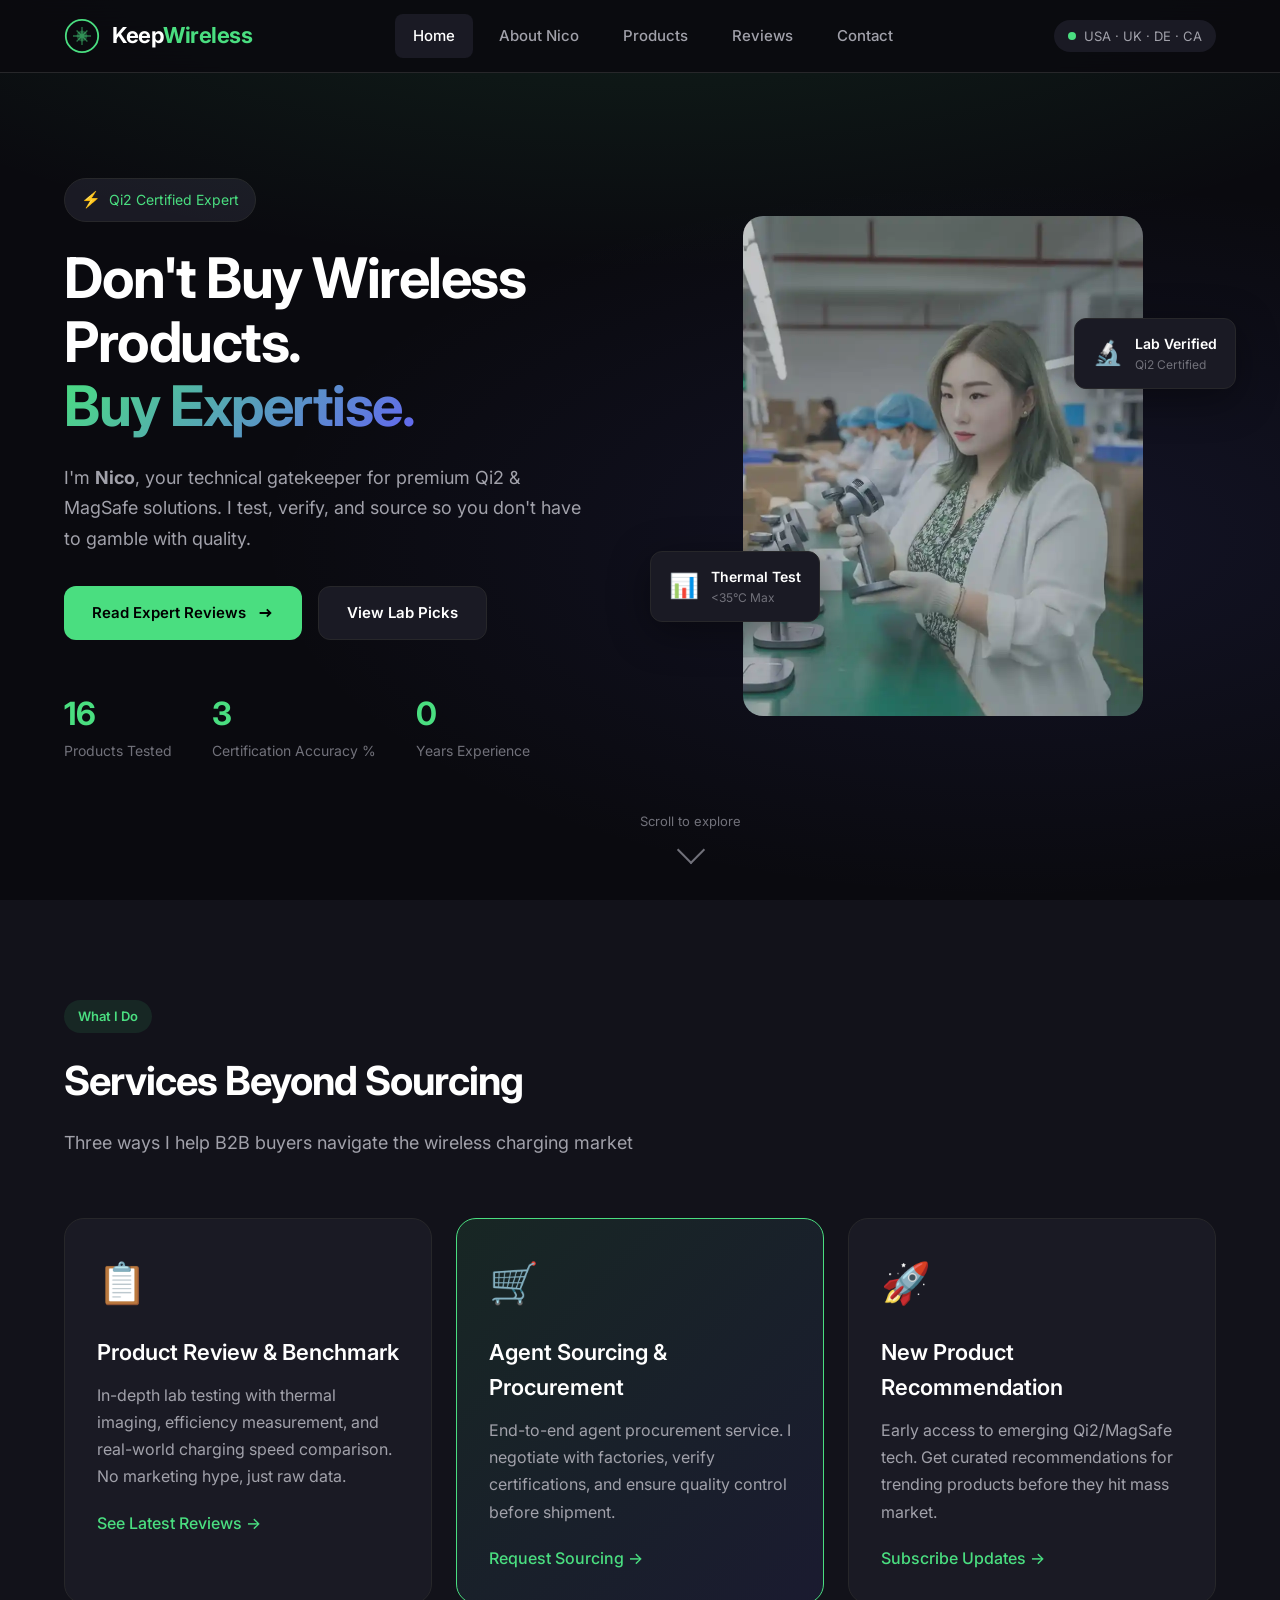
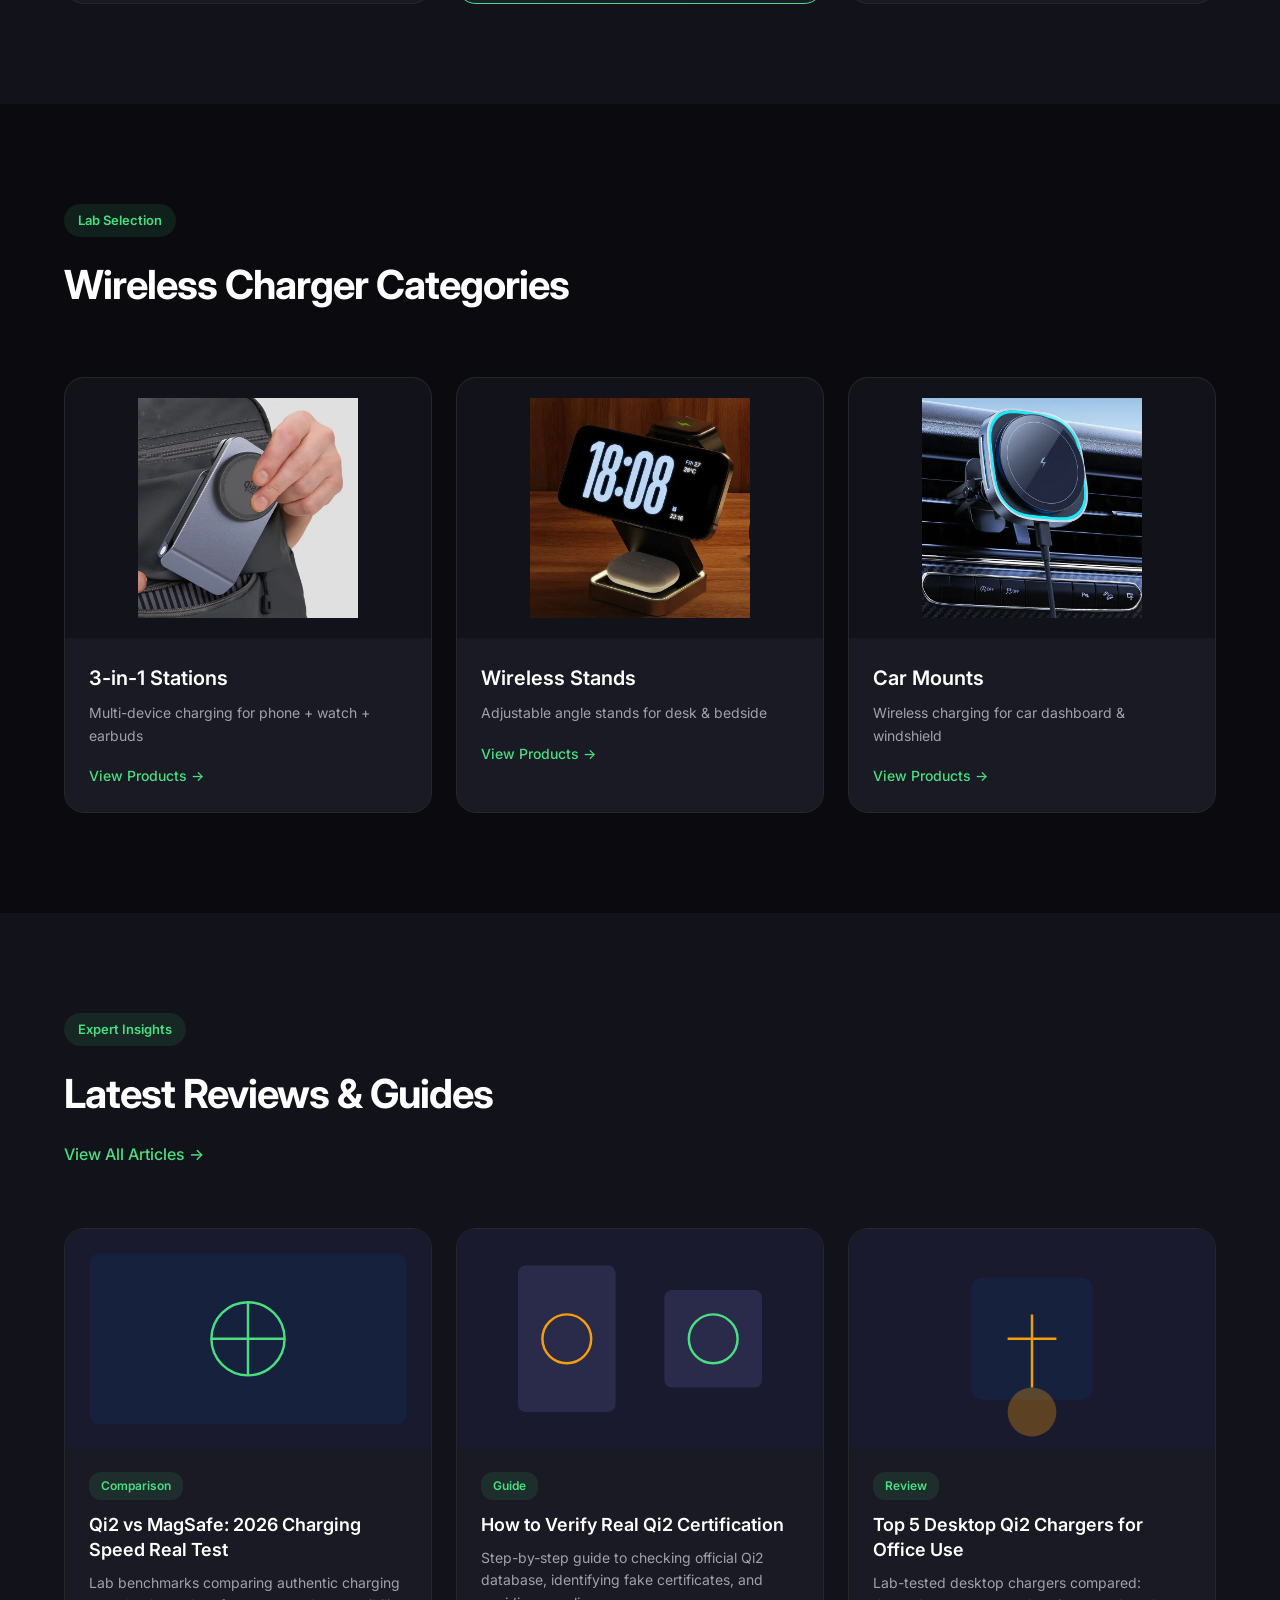
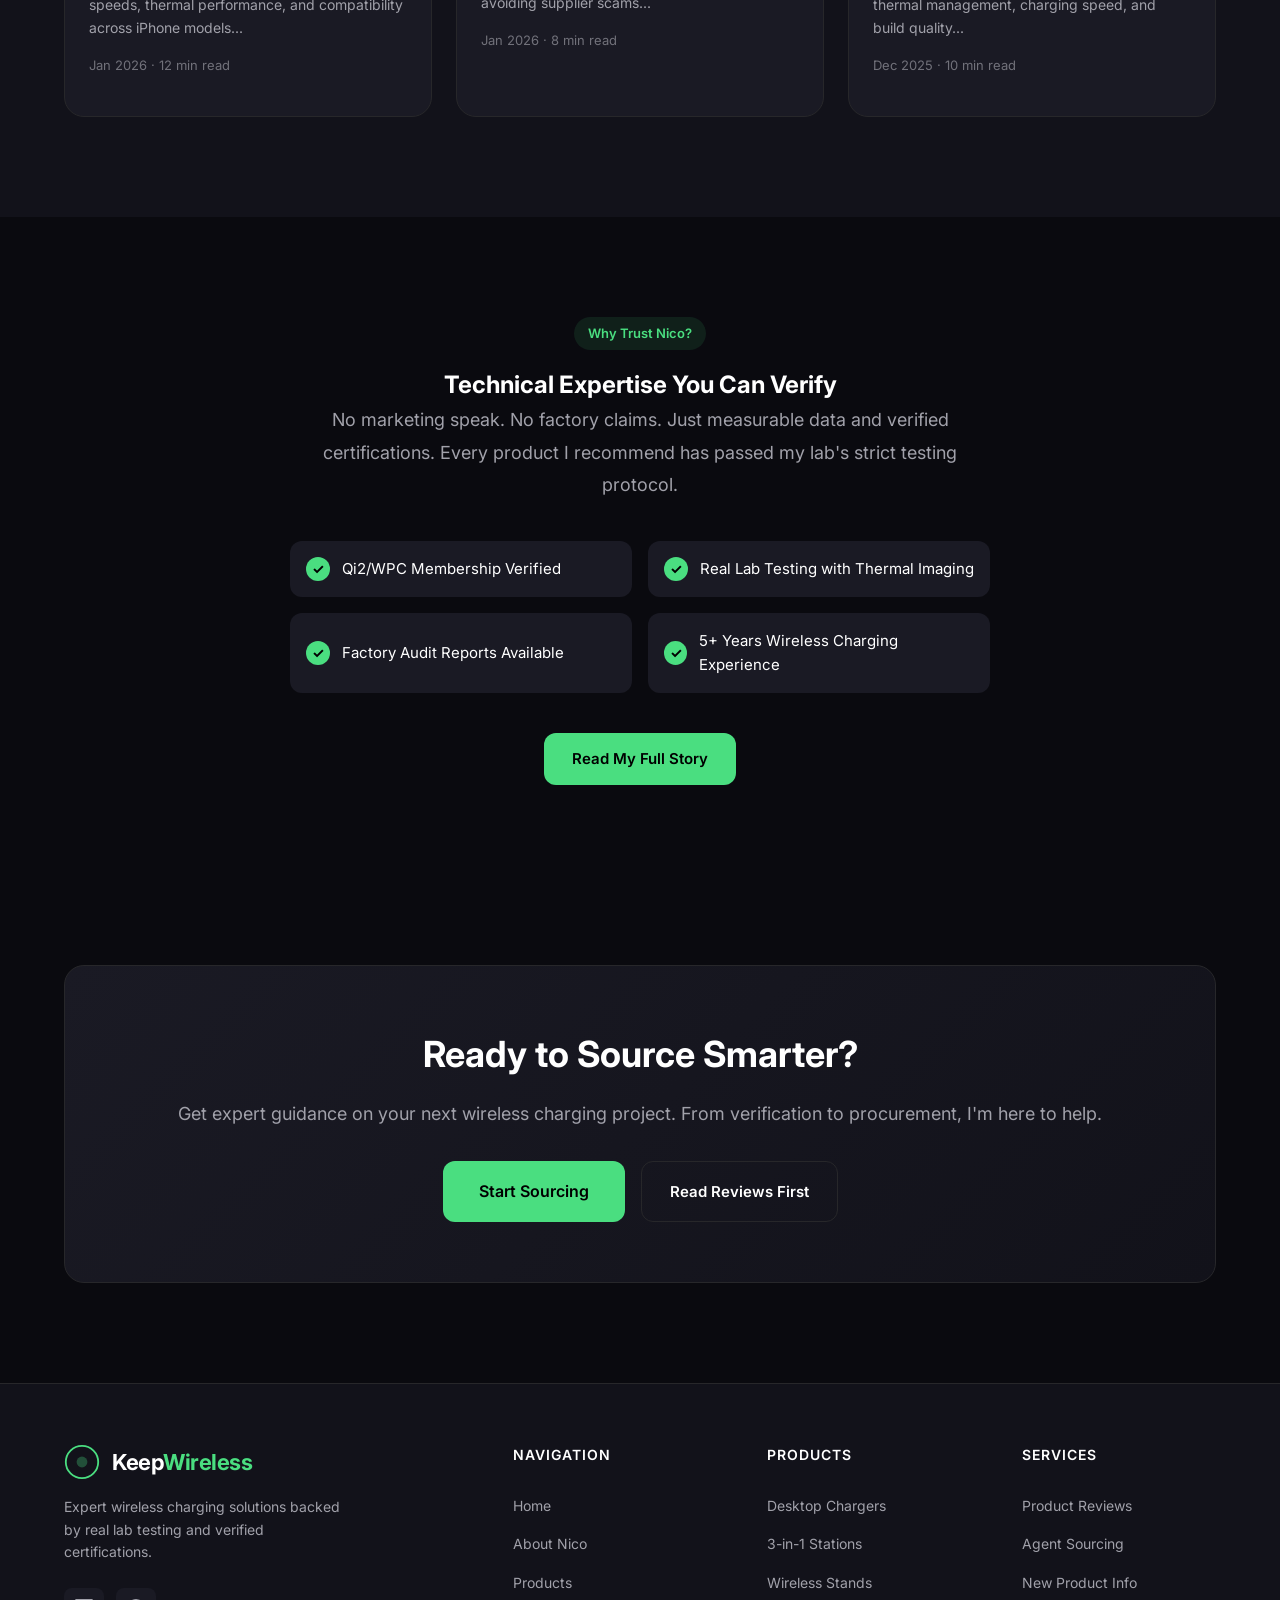
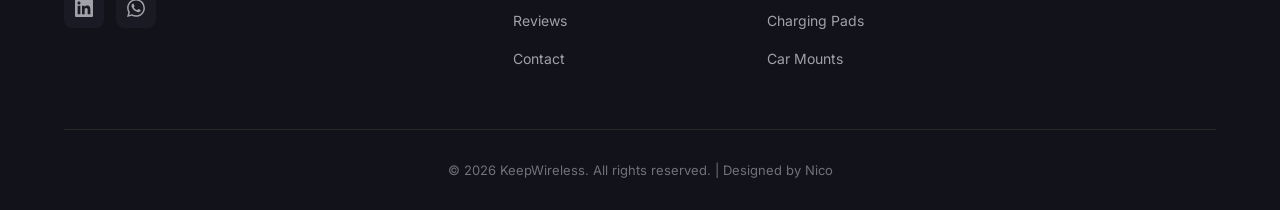
==== commit ff320953: "Add files via upload" ====
--- a/index.html
+++ b/index.html
@@ -8,7 +8,7 @@
     <meta name="author" content="Nico - KeepWireless">
     <meta name="geo.region" content="CN">
     <meta name="geo.placename" content="Shenzhen">
-    <link rel="canonical" href="https://keepwireless.tech/">
+    <link rel="canonical" href="https://keepwireless.com/">
     
     <title>KeepWireless | Expert Wireless Charger Solutions by Nico - Qi2 & MagSafe Authority</title>
     
@@ -22,7 +22,7 @@
       "@type": "Person",
       "name": "Nico",
       "jobTitle": "Wireless Charging Technology Consultant",
-      "url": "https://keepwireless.tech",
+      "url": "https://keepwireless.com",
       "knowsAbout": ["Qi2 Technology", "MagSafe", "Wireless Charging", "PCB Design", "Thermal Management", "Product Certification"],
       "description": "Expert consultant specializing in Qi2 and MagSafe wireless charging products sourcing and verification"
     }
@@ -33,10 +33,10 @@
       "@context": "https://schema.org",
       "@type": "WebSite",
       "name": "KeepWireless",
-      "url": "https://keepwireless.tech",
+      "url": "https://keepwireless.com",
       "potentialAction": {
         "@type": "SearchAction",
-        "target": "https://keepwireless.tech/articles.html?q={search_term_string}",
+        "target": "https://keepwireless.com/articles.html?q={search_term_string}",
         "query-input": "required name=search_term_string"
       }
     }
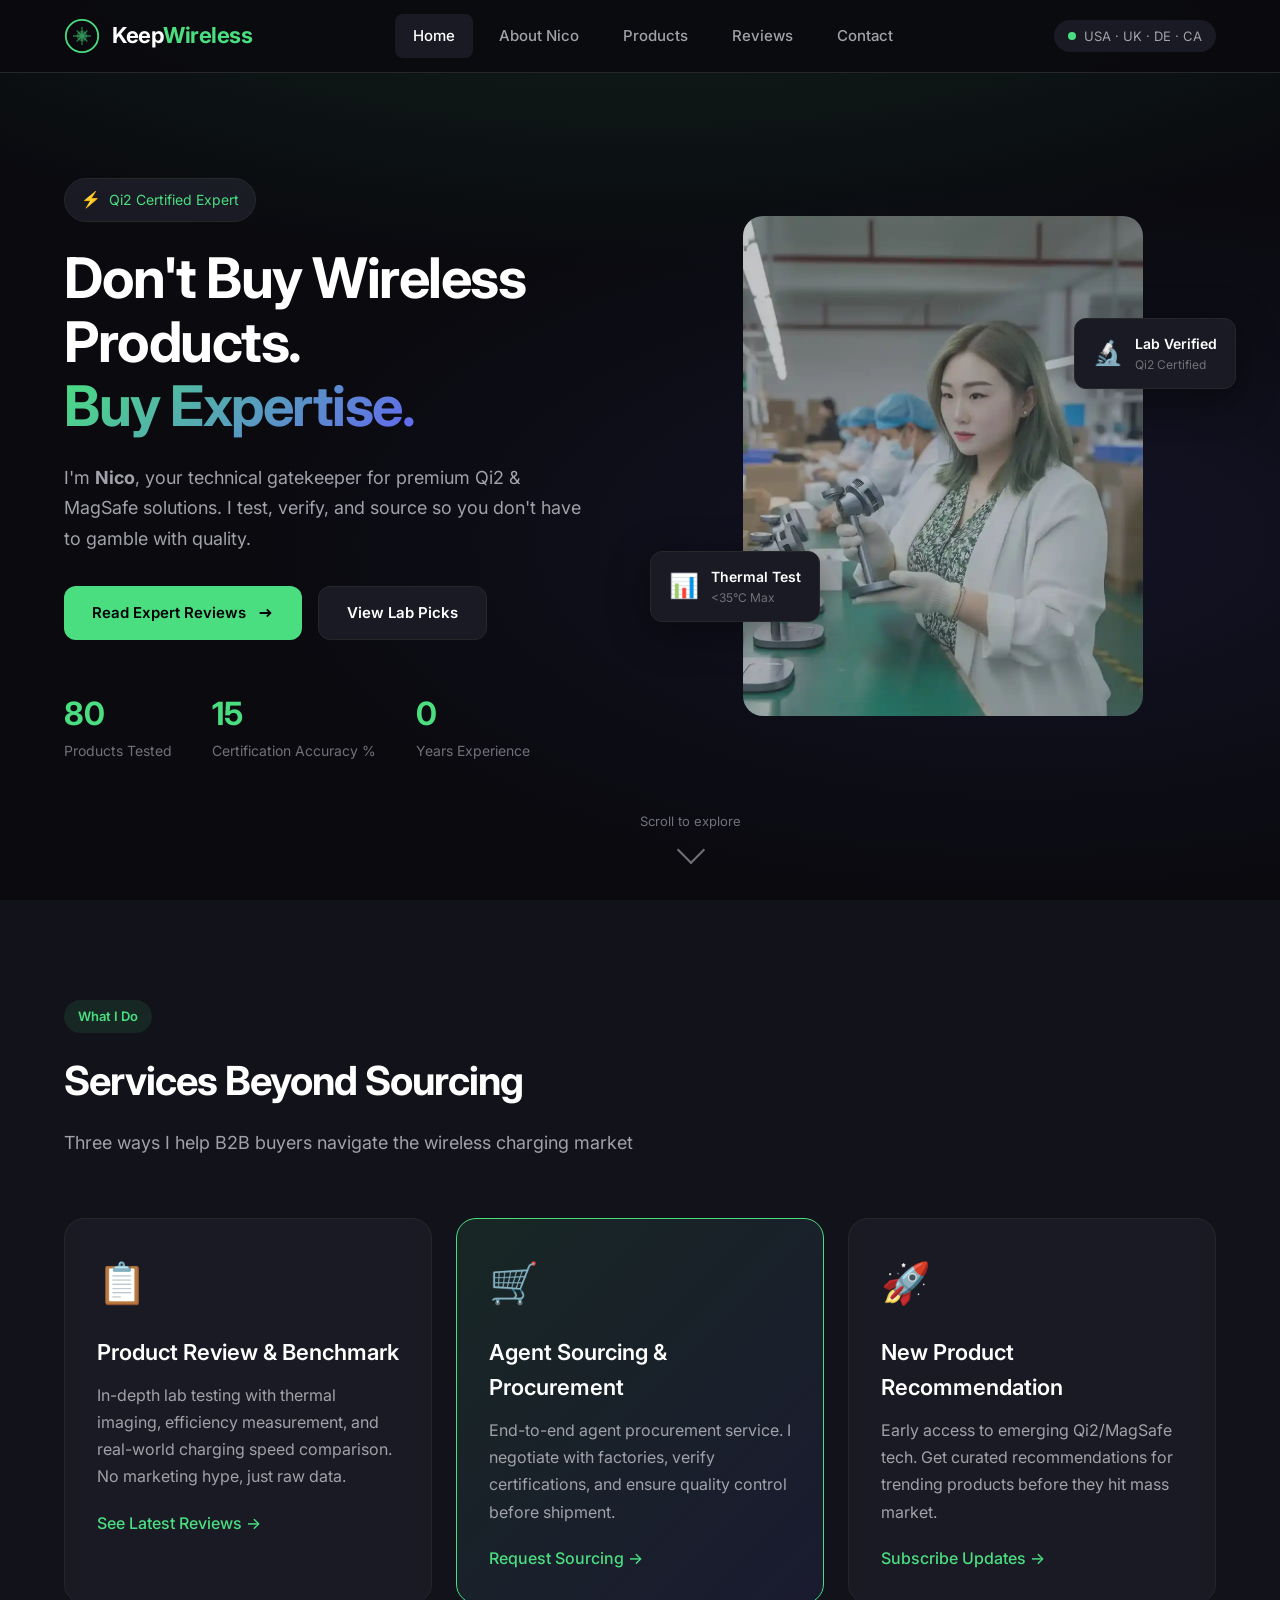
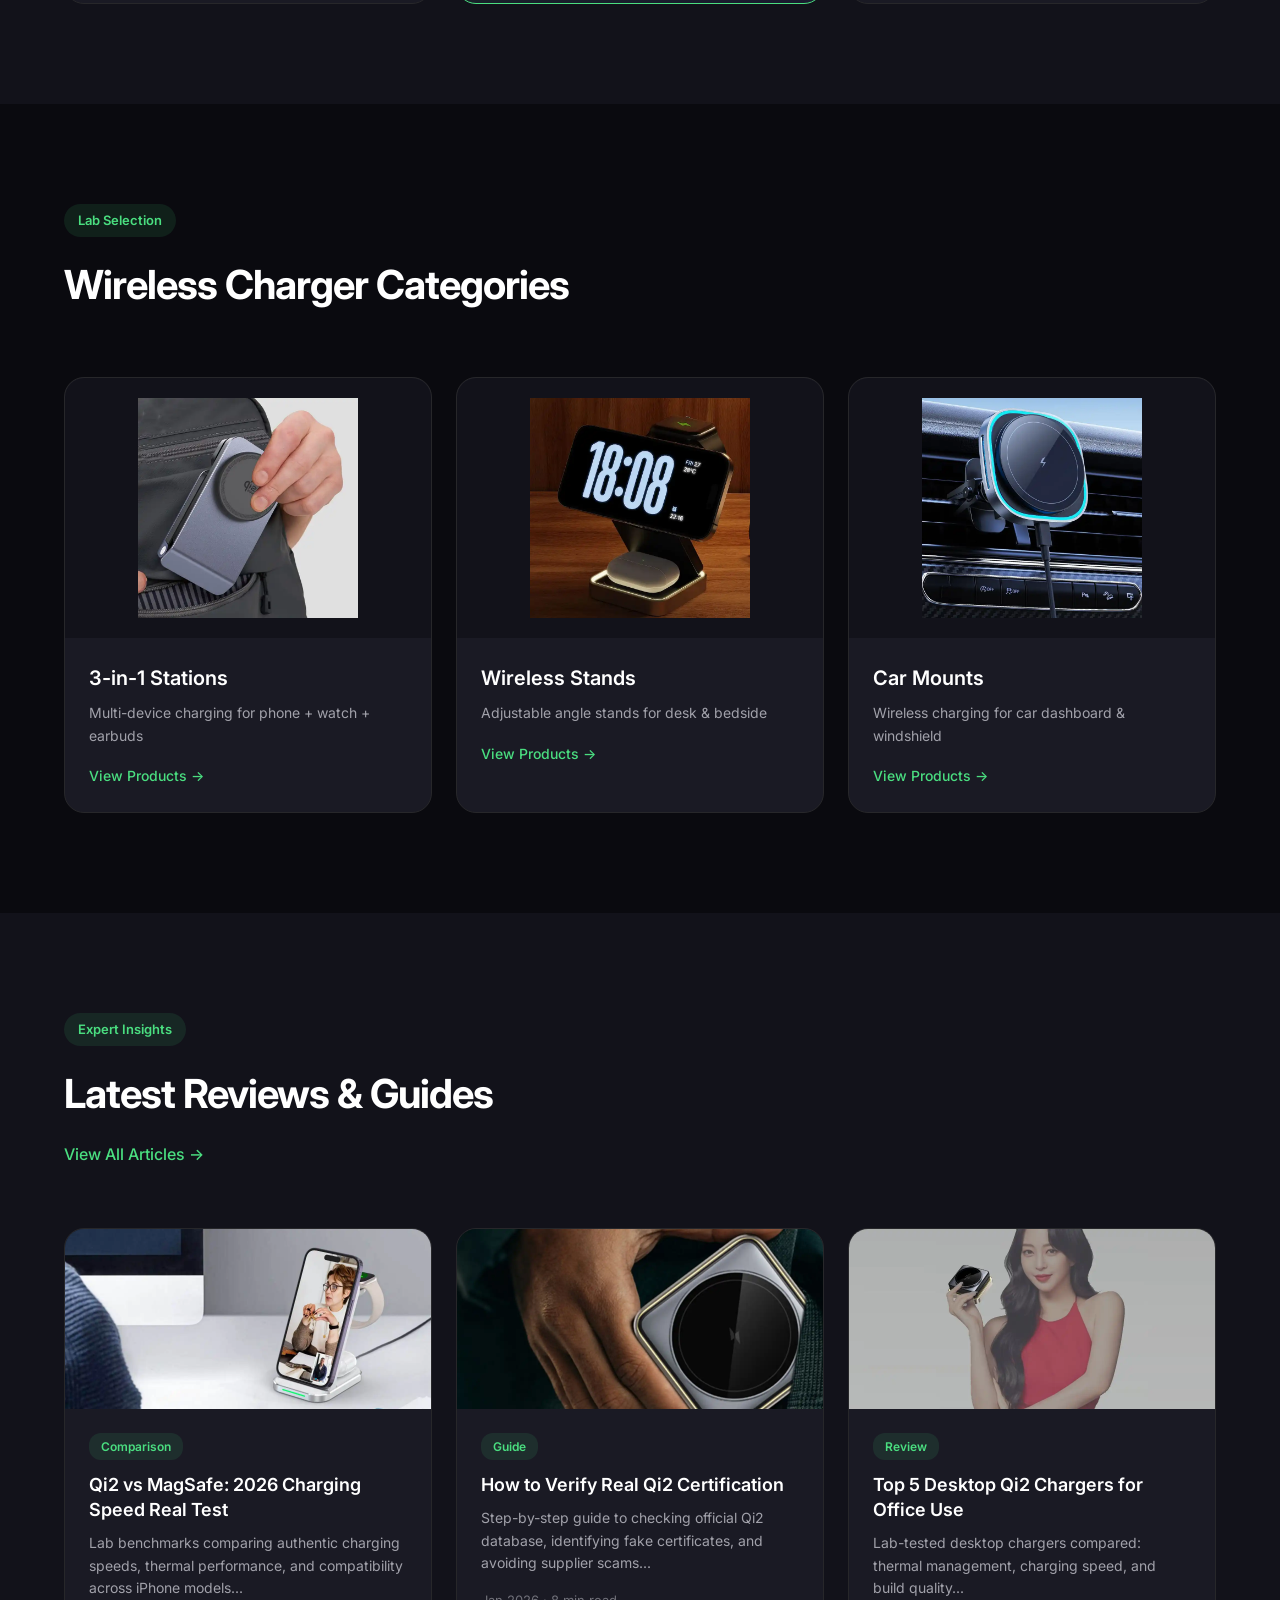
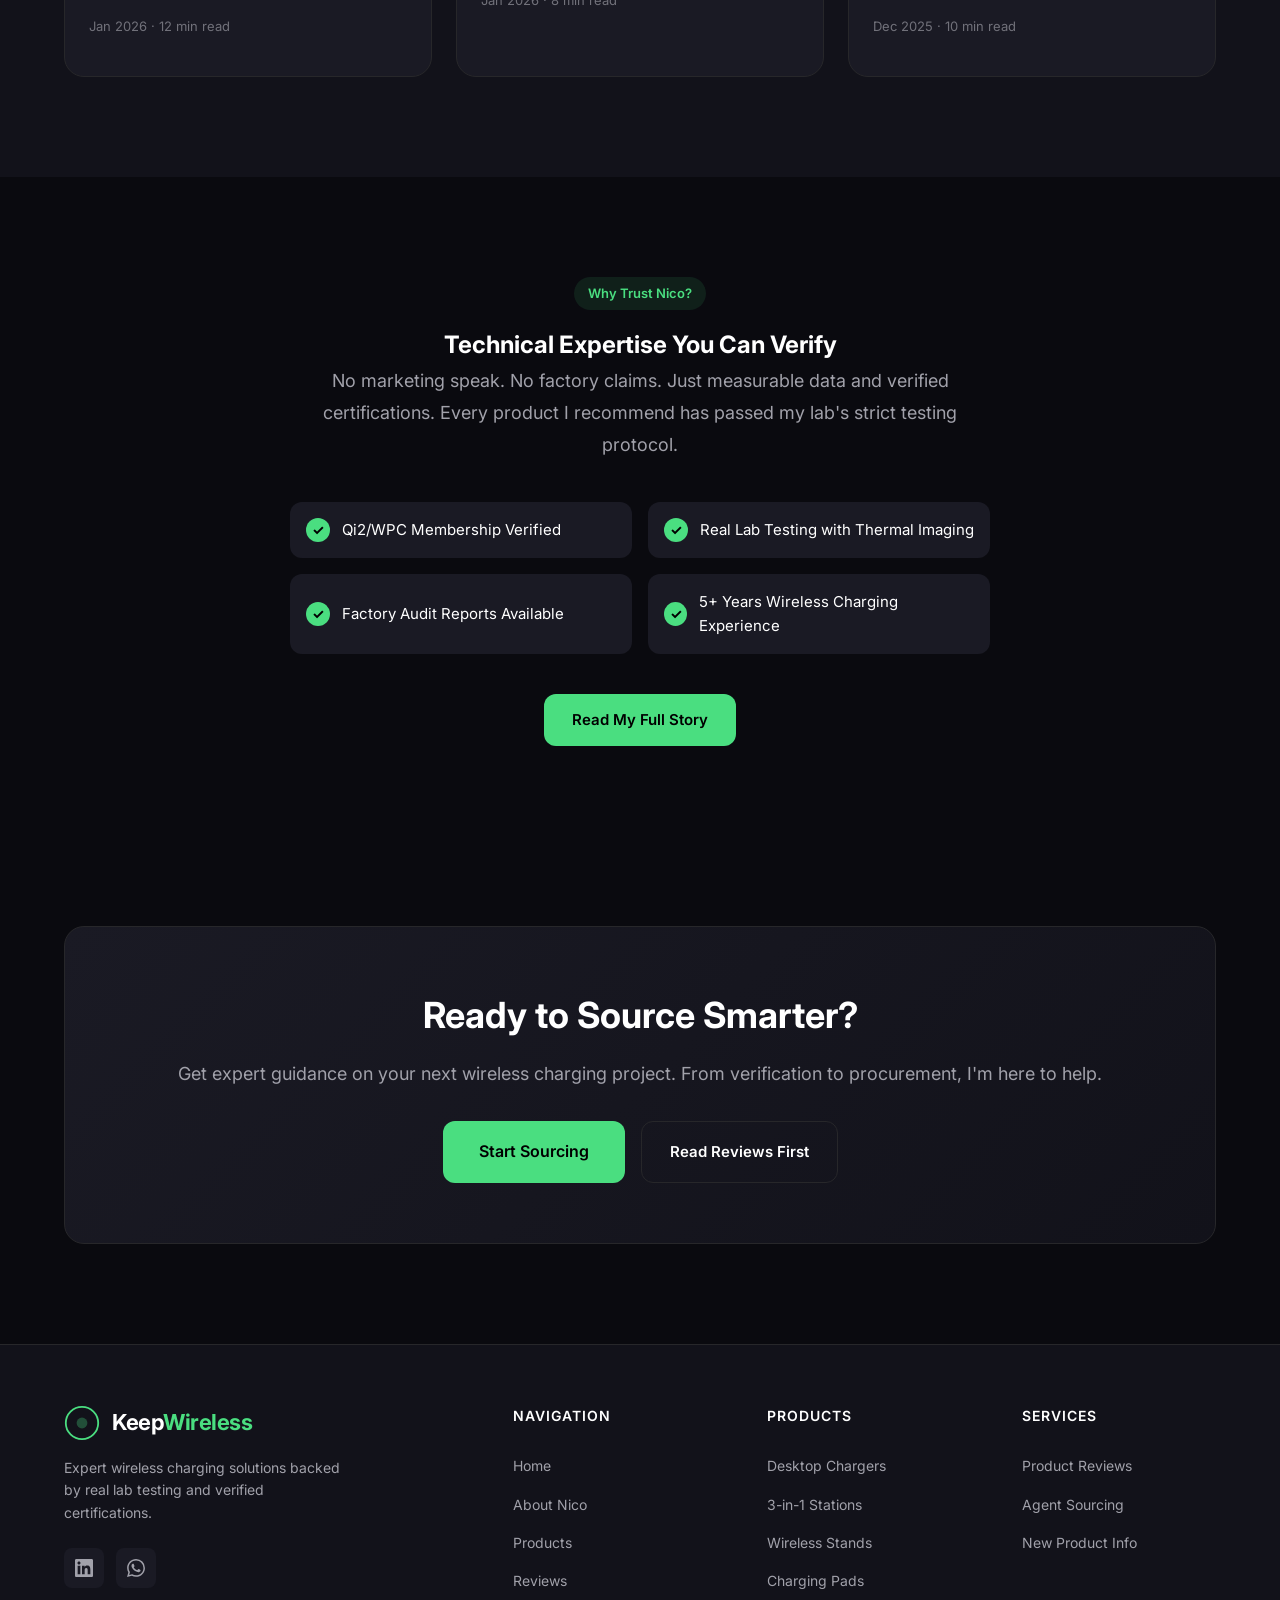
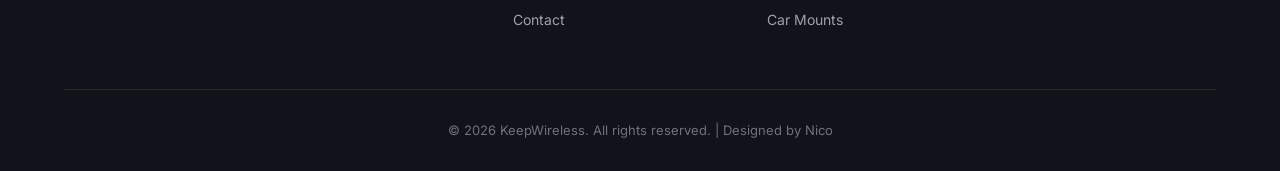
==== commit 481c5d80: "Add files via upload" ====
--- a/index.html
+++ b/index.html
@@ -7,7 +7,14 @@
     <meta name="keywords" content="Qi2 wireless charger wholesale, MagSafe charger supplier, desktop wireless charger factory, 3-in-1 charging station, Qi2 certification verification, wireless charging expert review, wireless charger benchmark">
     <meta name="author" content="Nico - KeepWireless">
     <meta name="geo.region" content="CN">
-    <meta name="geo.placename" content="Shenzhen">
+    <meta name="geo.placename" content="Dongguan">
+    <meta name="distribution" content="Global">
+    <meta property="og:title" content="KeepWireless | Expert Wireless Charger Solutions by Nico">
+    <meta property="og:description" content="Expert wireless charging technology consultant. Qi2 & MagSafe wireless charger sourcing, verification, and agent procurement. Lab-verified products.">
+    <meta property="og:type" content="website">
+    <meta property="og:url" content="https://keepwireless.com/">
+    <meta property="og:image" content="https://keepwireless.com/images/og-image.jpg">
+    <meta name="twitter:card" content="summary_large_image">
     <link rel="canonical" href="https://keepwireless.com/">
     
     <title>KeepWireless | Expert Wireless Charger Solutions by Nico - Qi2 & MagSafe Authority</title>
@@ -225,53 +232,43 @@
                 </div>
                 <div class="articles-grid">
                     <article class="article-card">
-                        <div class="article-img">
-                            <svg viewBox="0 0 300 180" fill="none">
-                                <rect width="300" height="180" fill="#1a1a2e"/>
-                                <rect x="20" y="20" width="260" height="140" rx="8" fill="#16213e"/>
-                                <circle cx="150" cy="90" r="30" stroke="#4ade80" stroke-width="2"/>
-                                <path d="M150 60v60M120 90h60" stroke="#4ade80" stroke-width="2"/>
-                            </svg>
-                        </div>
-                        <div class="article-content">
-                            <span class="article-tag">Comparison</span>
-                            <h3>Qi2 vs MagSafe: 2026 Charging Speed Real Test</h3>
-                            <p>Lab benchmarks comparing authentic charging speeds, thermal performance, and compatibility across iPhone models...</p>
-                            <span class="article-meta">Jan 2026 · 12 min read</span>
-                        </div>
+                        <a href="articles/qi2-vs-magsafe-2026.html">
+                            <div class="article-img">
+                                <img src="images/qi2-vs-magsafe-2026.webp" alt="Qi2 vs MagSafe charging speed comparison 2026" loading="lazy">
+                            </div>
+                            <div class="article-content">
+                                <span class="article-tag">Comparison</span>
+                                <h3>Qi2 vs MagSafe: 2026 Charging Speed Real Test</h3>
+                                <p>Lab benchmarks comparing authentic charging speeds, thermal performance, and compatibility across iPhone models...</p>
+                                <span class="article-meta">Jan 2026 · 12 min read</span>
+                            </div>
+                        </a>
                     </article>
                     <article class="article-card">
-                        <div class="article-img">
-                            <svg viewBox="0 0 300 180" fill="none">
-                                <rect width="300" height="180" fill="#1a1a2e"/>
-                                <rect x="50" y="30" width="80" height="120" rx="6" fill="#2a2a4a"/>
-                                <rect x="170" y="50" width="80" height="80" rx="6" fill="#2a2a4a"/>
-                                <circle cx="90" cy="90" r="20" stroke="#f59e0b" stroke-width="2"/>
-                                <circle cx="210" cy="90" r="20" stroke="#4ade80" stroke-width="2"/>
-                            </svg>
-                        </div>
-                        <div class="article-content">
-                            <span class="article-tag">Guide</span>
-                            <h3>How to Verify Real Qi2 Certification</h3>
-                            <p>Step-by-step guide to checking official Qi2 database, identifying fake certificates, and avoiding supplier scams...</p>
-                            <span class="article-meta">Jan 2026 · 8 min read</span>
-                        </div>
+                        <a href="articles/verify-qi2-certification.html">
+                            <div class="article-img">
+                                <img src="images/verify-qi2-certification.webp" alt="Qi2 certification verification guide" loading="lazy">
+                            </div>
+                            <div class="article-content">
+                                <span class="article-tag">Guide</span>
+                                <h3>How to Verify Real Qi2 Certification</h3>
+                                <p>Step-by-step guide to checking official Qi2 database, identifying fake certificates, and avoiding supplier scams...</p>
+                                <span class="article-meta">Jan 2026 · 8 min read</span>
+                            </div>
+                        </a>
                     </article>
                     <article class="article-card">
-                        <div class="article-img">
-                            <svg viewBox="0 0 300 180" fill="none">
-                                <rect width="300" height="180" fill="#1a1a2e"/>
-                                <rect x="100" y="40" width="100" height="100" rx="10" fill="#16213e"/>
-                                <path d="M150 70v60M130 90h40" stroke="#f59e0b" stroke-width="2"/>
-                                <circle cx="150" cy="150" r="20" fill="#f59e0b" opacity="0.3"/>
-                            </svg>
-                        </div>
-                        <div class="article-content">
-                            <span class="article-tag">Review</span>
-                            <h3>Top 5 Desktop Qi2 Chargers for Office Use</h3>
-                            <p>Lab-tested desktop chargers compared: thermal management, charging speed, and build quality...</p>
-                            <span class="article-meta">Dec 2025 · 10 min read</span>
-                        </div>
+                        <a href="articles/top-5-desktop-qi2-chargers-2026.html">
+                            <div class="article-img">
+                                <img src="images/top-5-desktop-qi2-chargers-2026.webp" alt="Best Qi2 desktop chargers 2026" loading="lazy">
+                            </div>
+                            <div class="article-content">
+                                <span class="article-tag">Review</span>
+                                <h3>Top 5 Desktop Qi2 Chargers for Office Use</h3>
+                                <p>Lab-tested desktop chargers compared: thermal management, charging speed, and build quality...</p>
+                                <span class="article-meta">Dec 2025 · 10 min read</span>
+                            </div>
+                        </a>
                     </article>
                 </div>
             </div>
--- a/css/style.css
+++ b/css/style.css
@@ -637,6 +637,26 @@
     background: var(--bg-secondary);
 }
 
+.articles-preview .articles-grid {
+    grid-template-columns: repeat(3, 1fr);
+}
+
+.articles-preview .article-card .article-img {
+    height: 200px;
+    overflow: hidden;
+}
+
+.articles-preview .article-card .article-img img {
+    width: 100%;
+    height: 100%;
+    object-fit: cover;
+    transition: transform 0.5s ease;
+}
+
+.articles-preview .article-card:hover .article-img img {
+    transform: scale(1.05);
+}
+
 .articles-grid {
     display: grid;
     grid-template-columns: repeat(3, 1fr);
@@ -665,12 +685,43 @@
 .article-img {
     background: var(--bg-secondary);
     overflow: hidden;
-}
-
-.article-img svg {
+    position: relative;
+}
+
+.article-img svg,
+.article-img img {
     width: 100%;
     height: auto;
     display: block;
+    transition: transform 0.5s ease;
+}
+
+.article-card:hover .article-img svg,
+.article-card:hover .article-img img {
+    transform: scale(1.05);
+}
+
+.article-img img {
+    object-fit: cover;
+}
+
+.articles-grid .article-card:not(.featured) .article-img {
+    height: 180px;
+}
+
+.articles-grid .article-card:not(.featured) .article-img img {
+    height: 100%;
+    width: 100%;
+}
+
+.articles-grid .article-card.featured .article-img {
+    height: 100%;
+    min-height: 300px;
+}
+
+.articles-grid .article-card.featured .article-img img {
+    height: 100%;
+    width: 100%;
 }
 
 .article-content {
@@ -1744,6 +1795,15 @@
     .articles-grid .article-card.featured {
         grid-column: span 1;
     }
+    
+    .articles-preview .article-card .article-img,
+    .articles-grid .article-card:not(.featured) .article-img {
+        height: 180px;
+    }
+    
+    .articles-grid .article-card.featured .article-img {
+        min-height: 200px;
+    }
 }
 
 /* Hide elements on mobile */
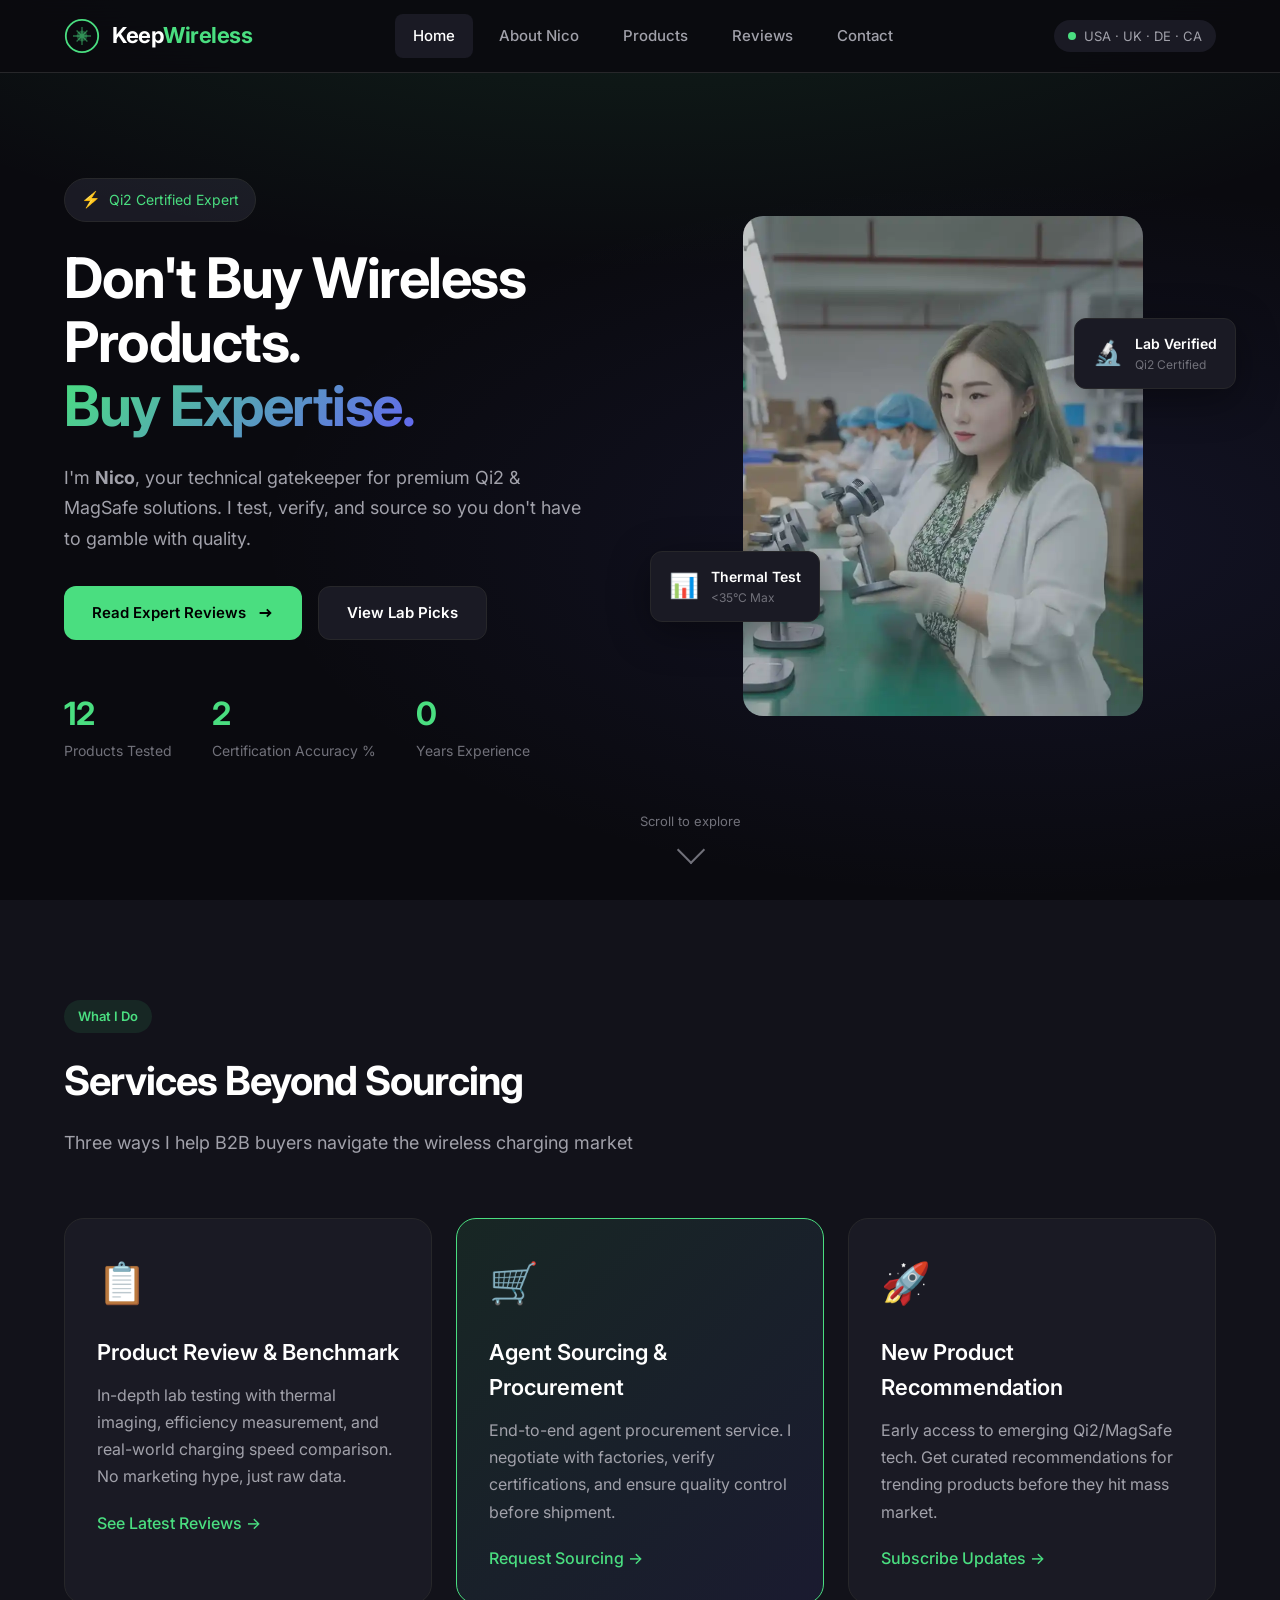
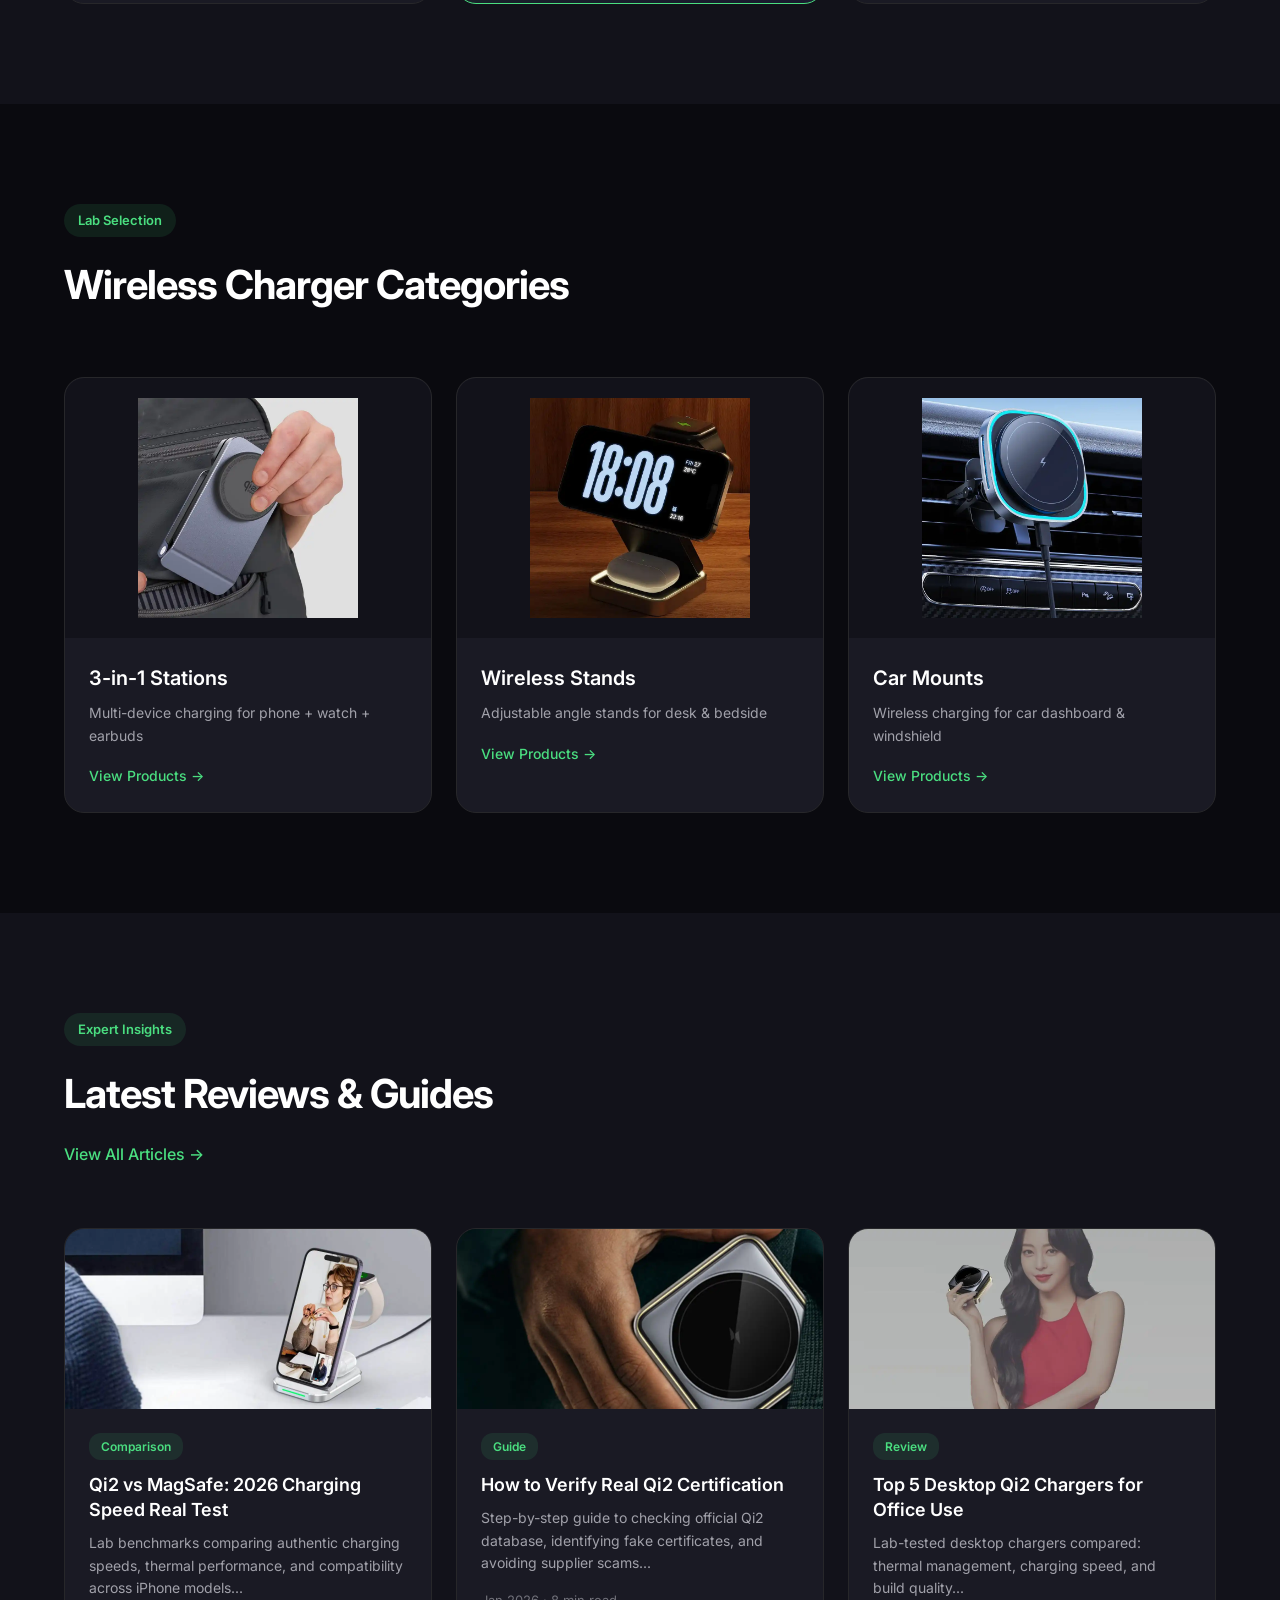
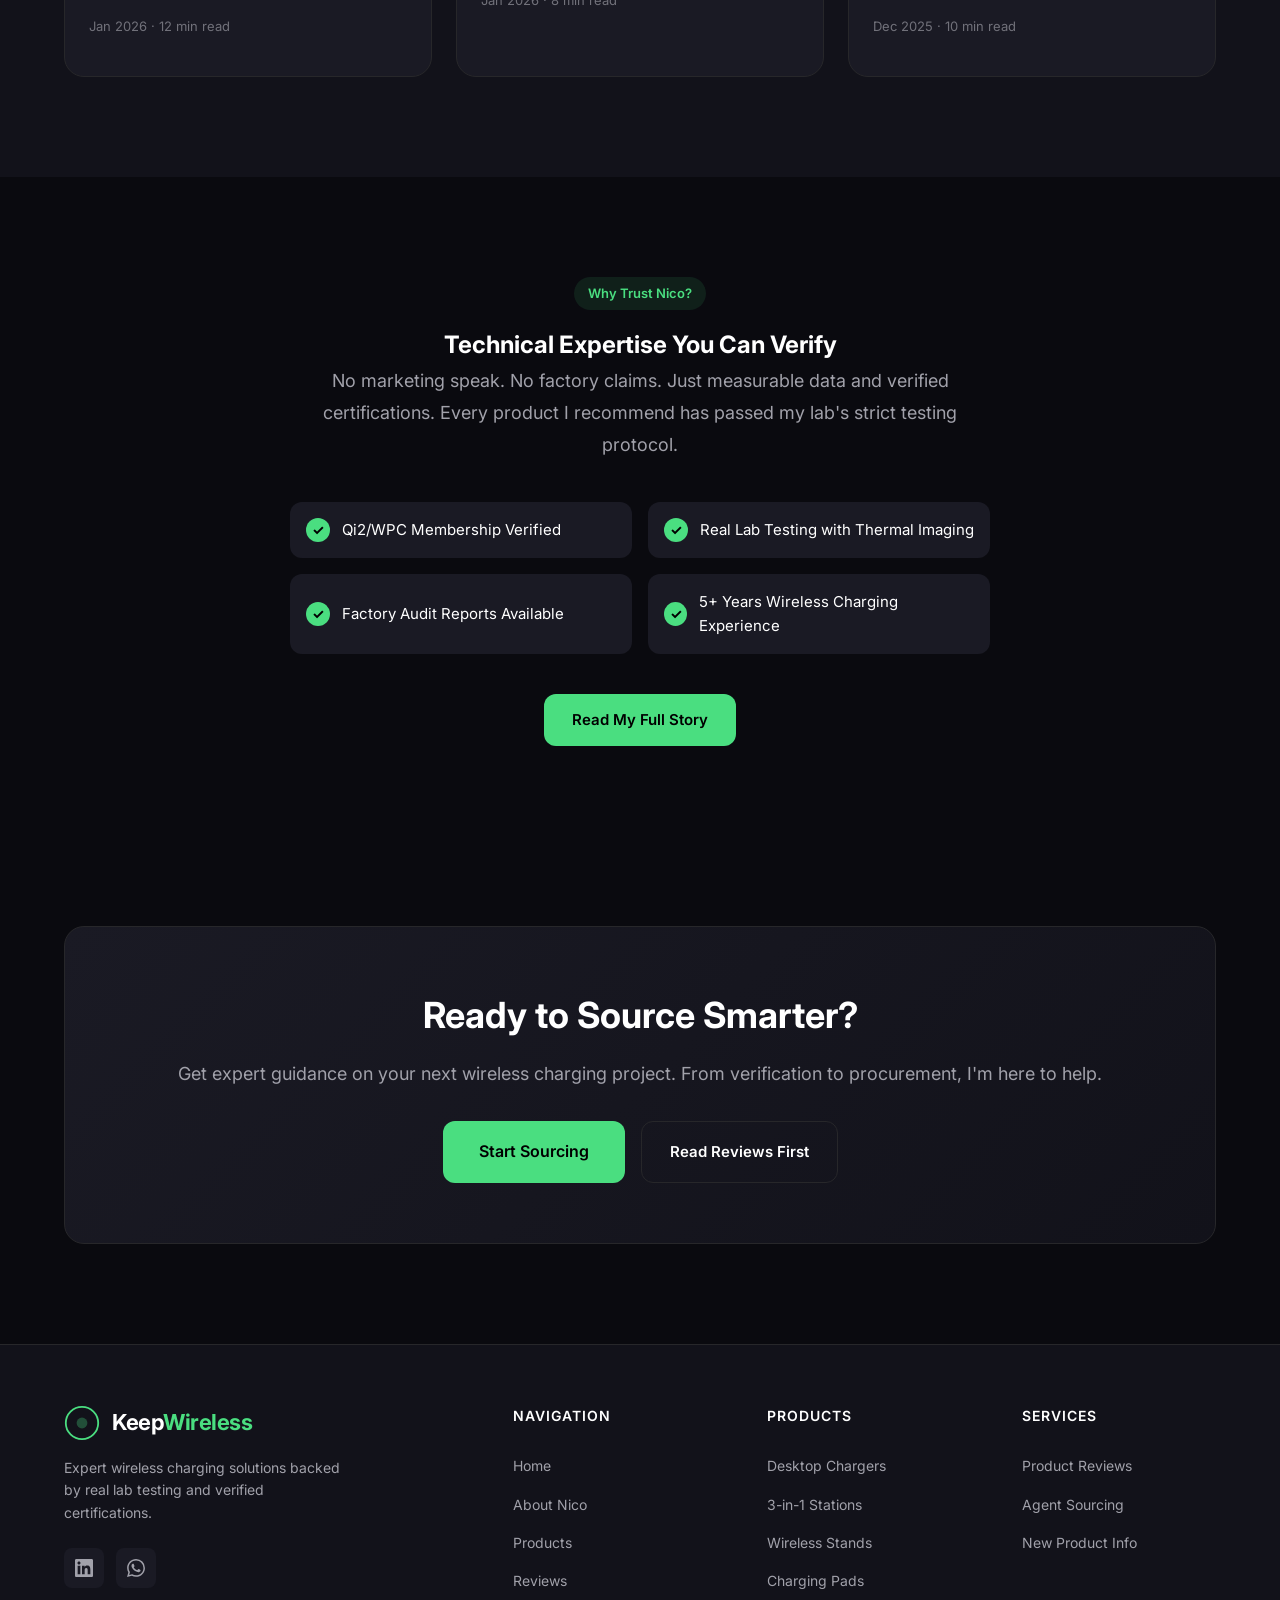
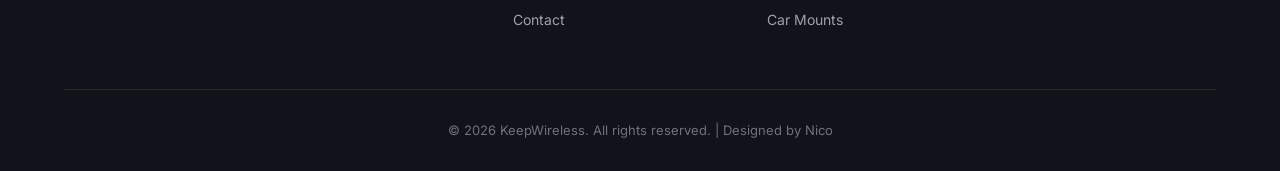
==== commit c065b6a4: "Update years of experience statistic target value" ====
--- a/index.html
+++ b/index.html
@@ -119,7 +119,7 @@
                             <span class="stat-label">Certification Accuracy %</span>
                         </div>
                         <div class="stat">
-                            <span class="stat-num" data-target="5">0</span>
+                            <span class="stat-num" data-target="10">0</span>
                             <span class="stat-label">Years Experience</span>
                         </div>
                     </div>
--- a/css/style.css
+++ b/css/style.css
@@ -1741,6 +1741,19 @@
         gap: 24px;
     }
     
+    .articles-preview {
+        padding: 60px 0;
+    }
+    
+    .articles-preview .articles-grid {
+        grid-template-columns: 1fr;
+        gap: 20px;
+    }
+    
+    .articles-preview .article-card .article-img {
+        height: 200px;
+    }
+    
     .section-header h2 {
         font-size: 28px;
     }
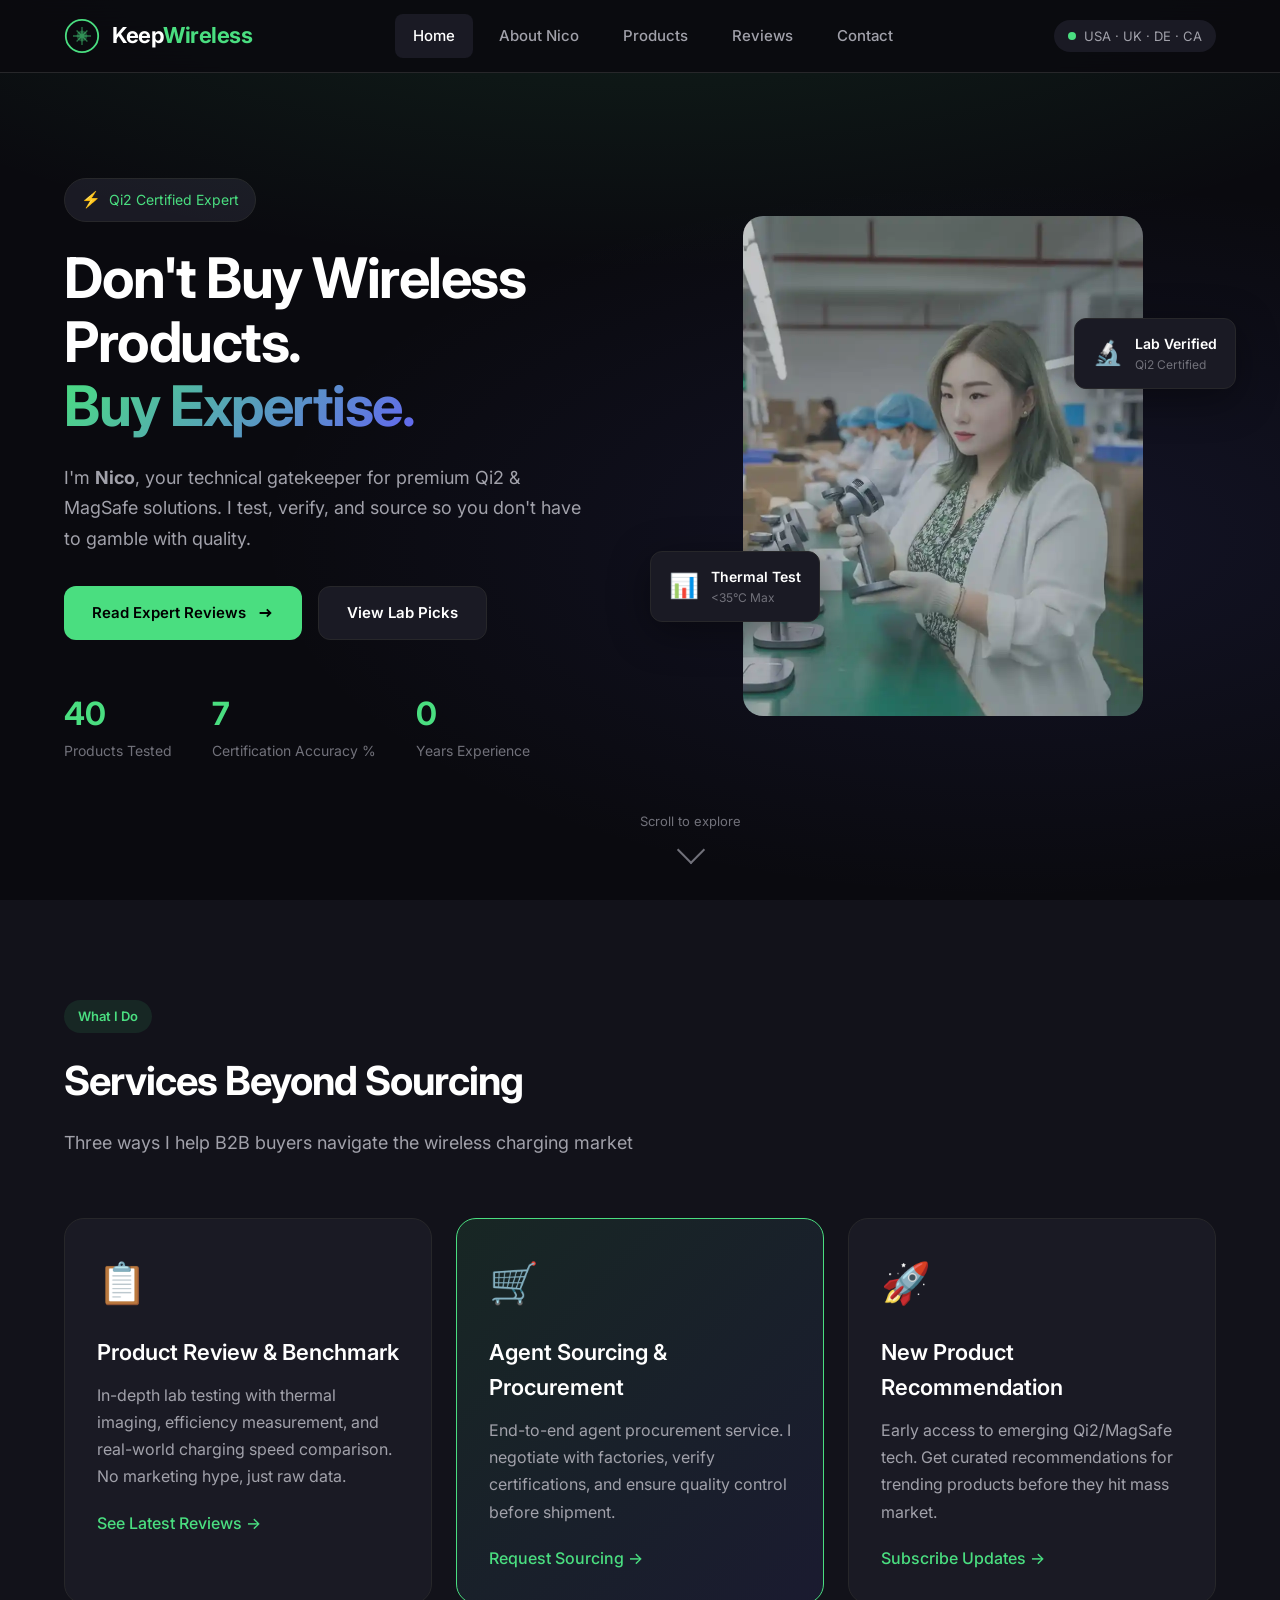
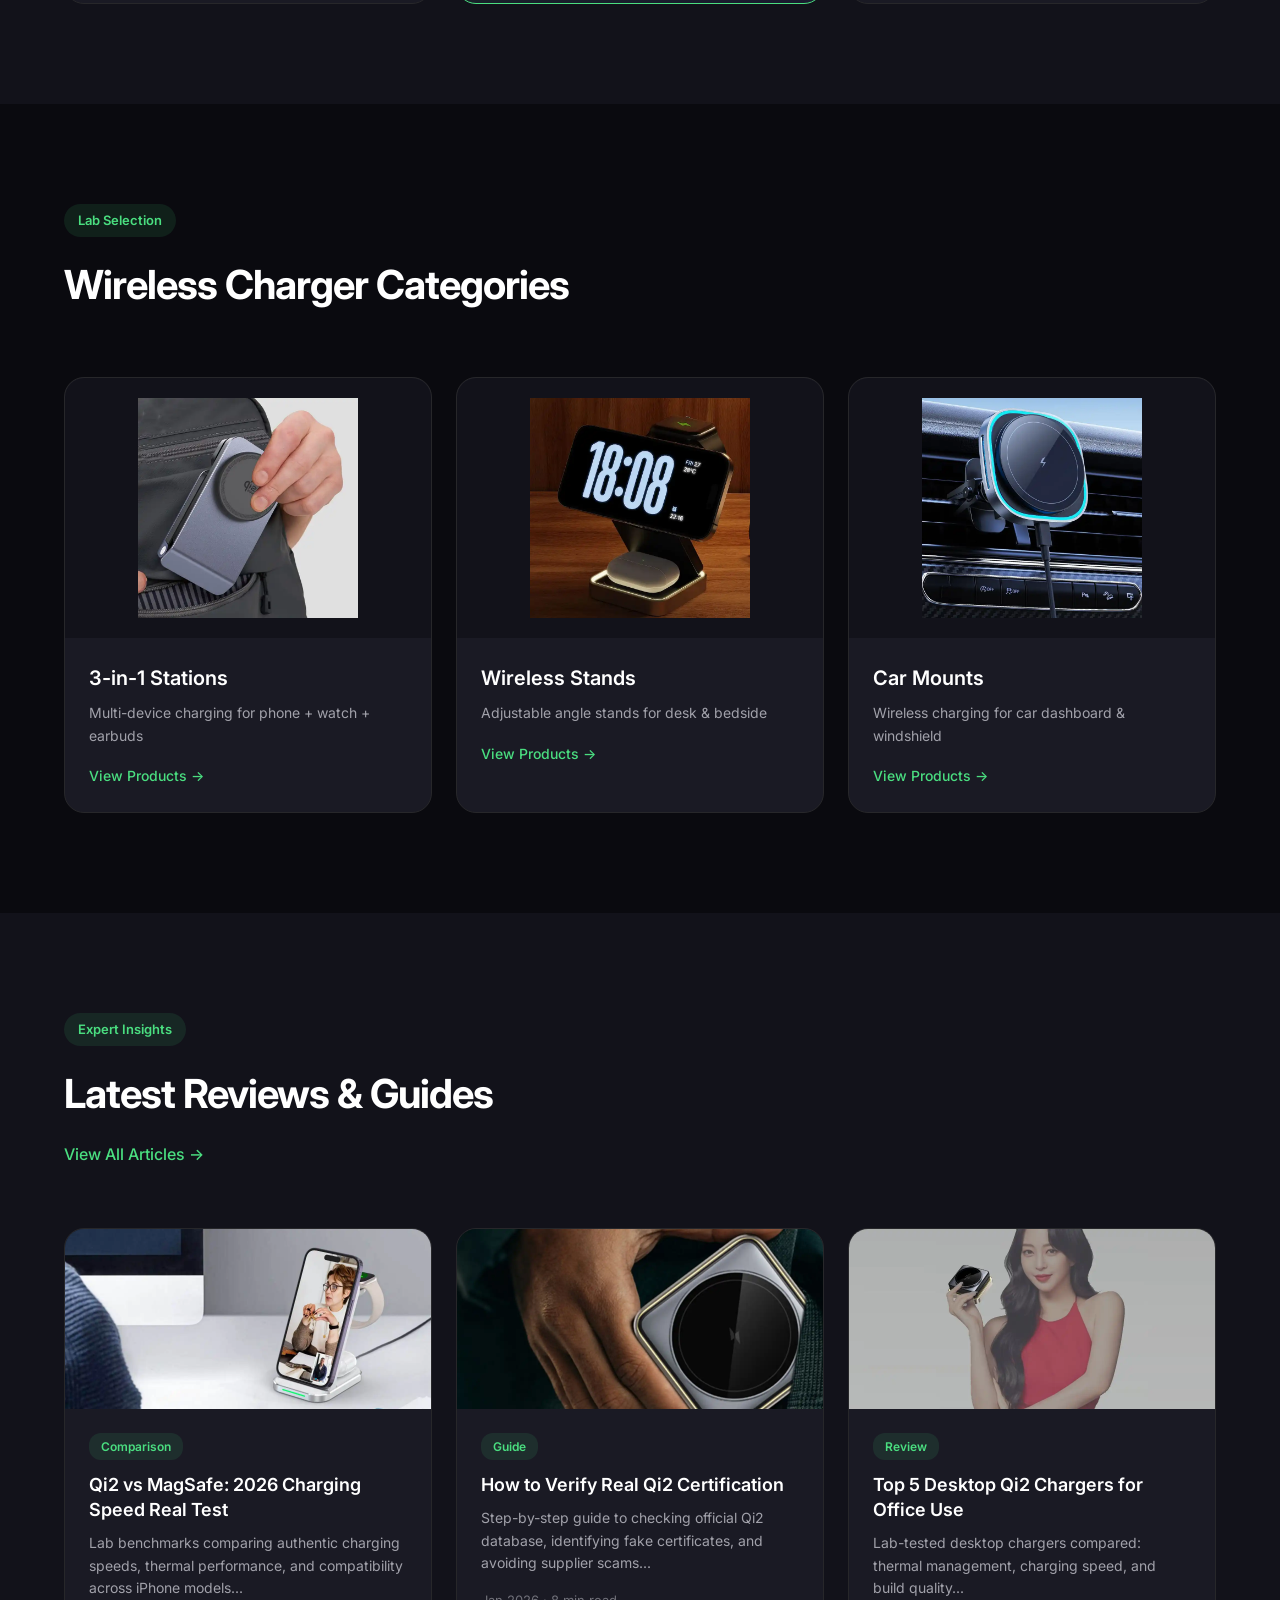
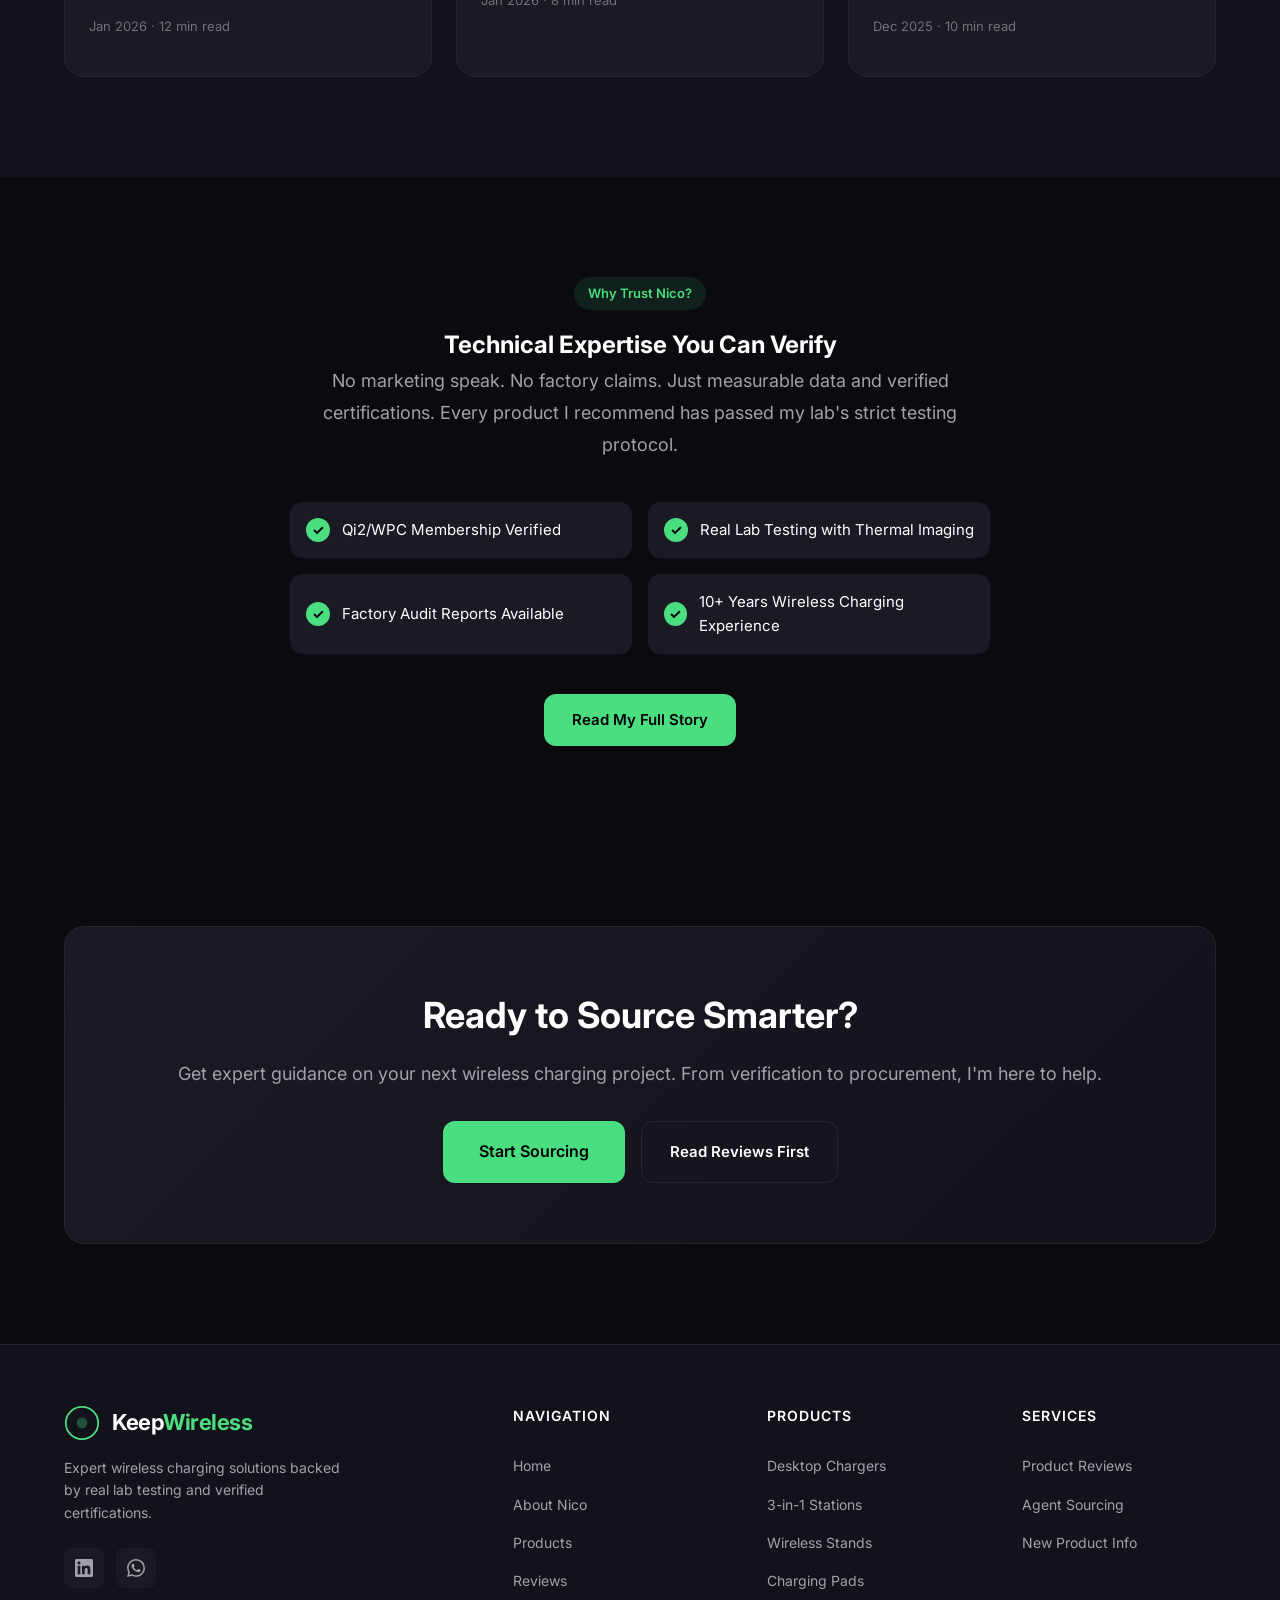
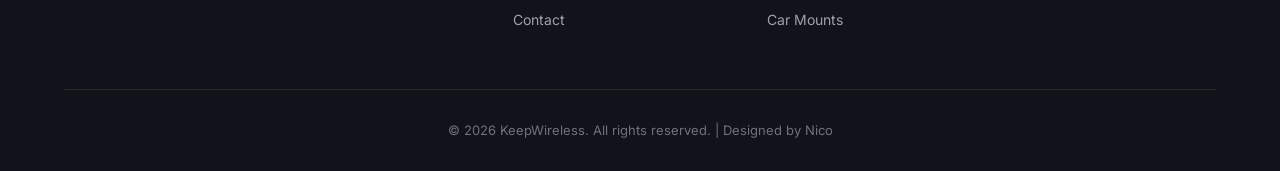
==== commit 867de256: "Update index.html" ====
--- a/index.html
+++ b/index.html
@@ -298,7 +298,7 @@
                         </div>
                         <div class="trust-item">
                             <span class="trust-icon">✓</span>
-                            <span>5+ Years Wireless Charging Experience</span>
+                            <span>10+ Years Wireless Charging Experience</span>
                         </div>
                     </div>
                     <a href="about.html" class="btn btn-primary">Read My Full Story</a>
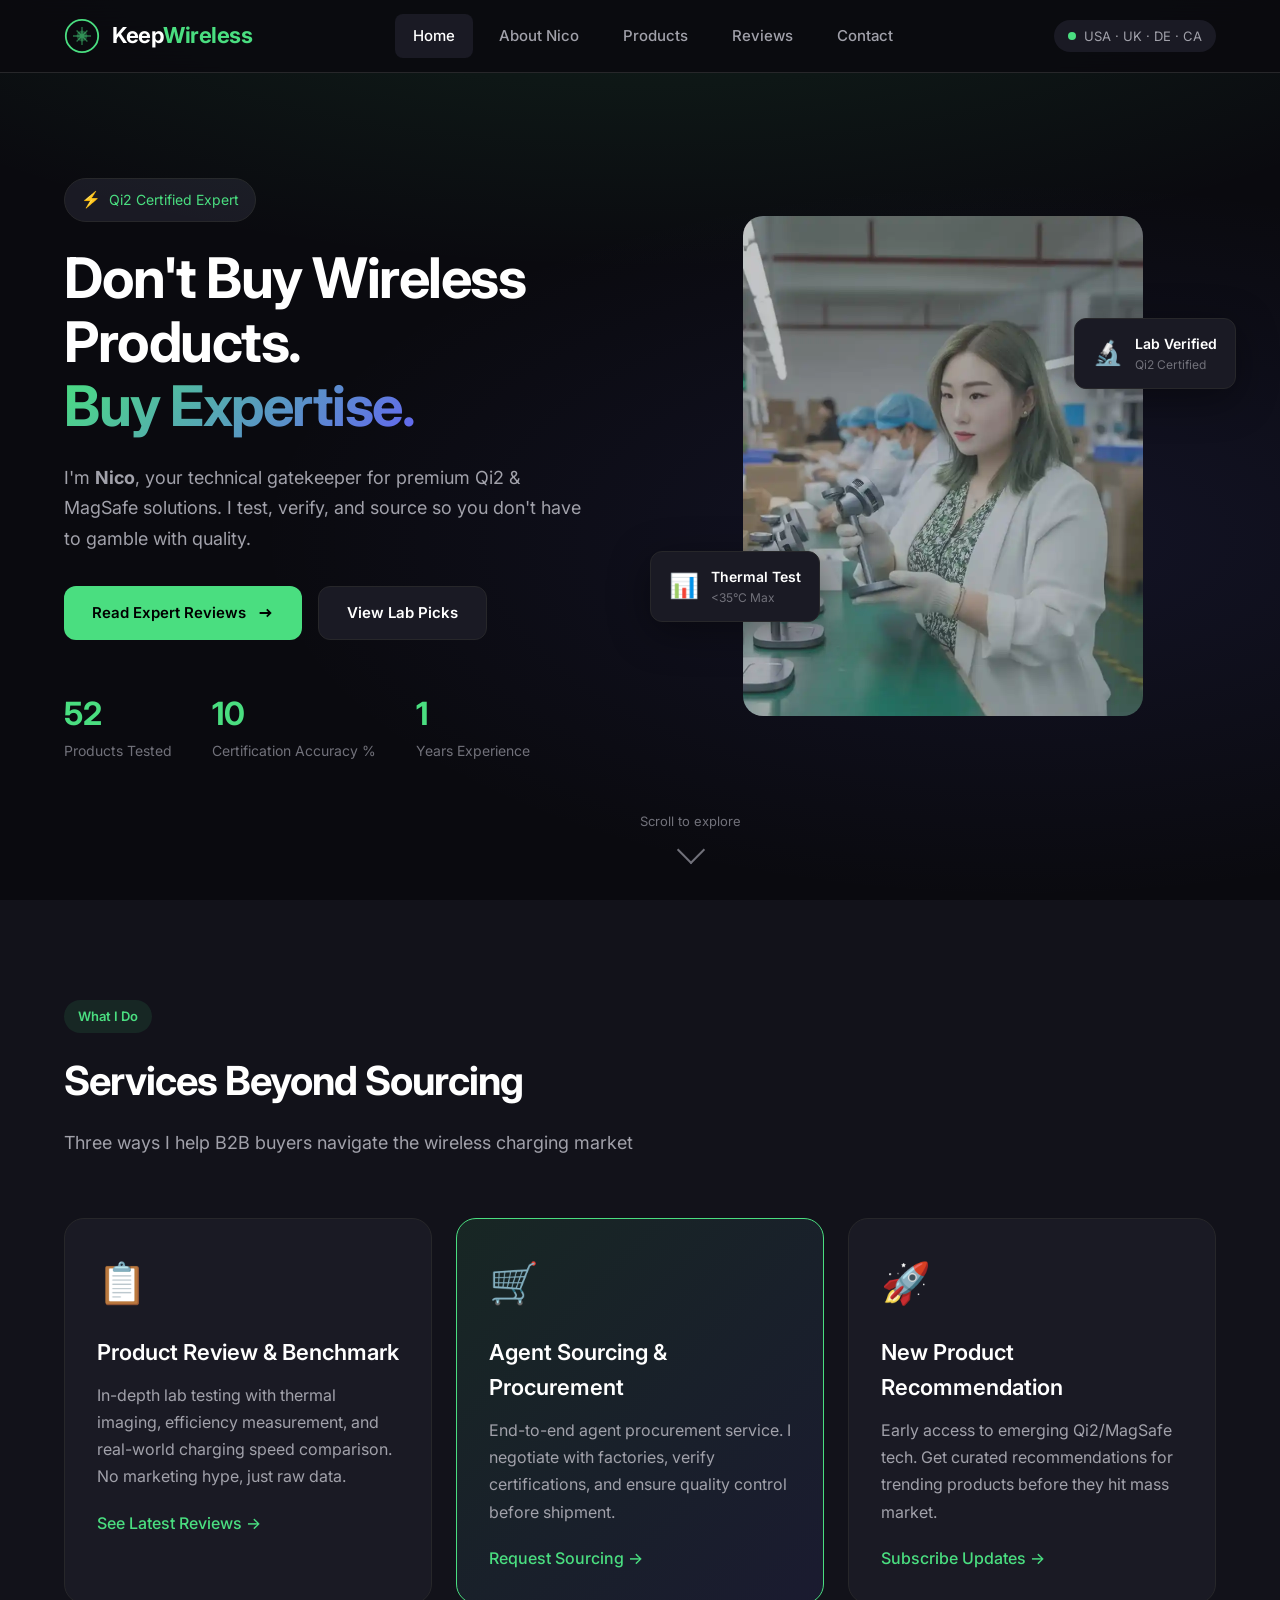
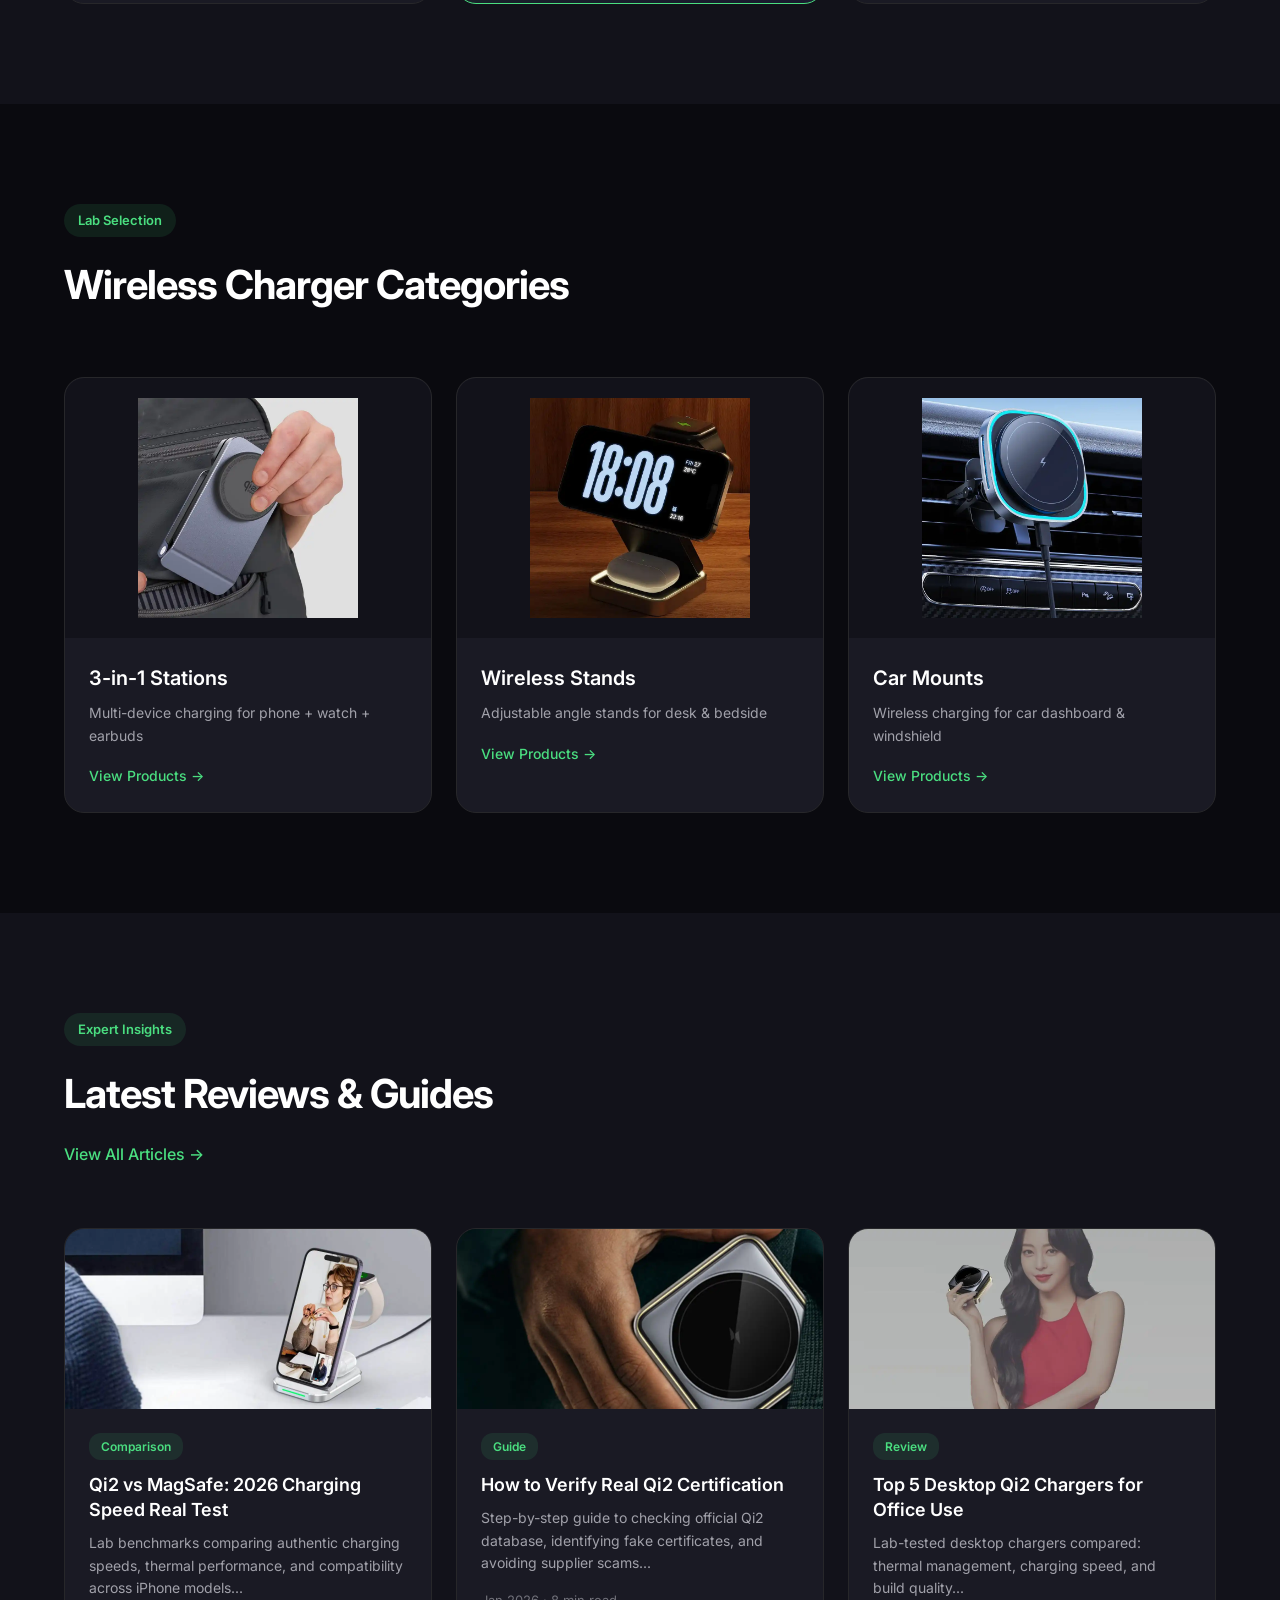
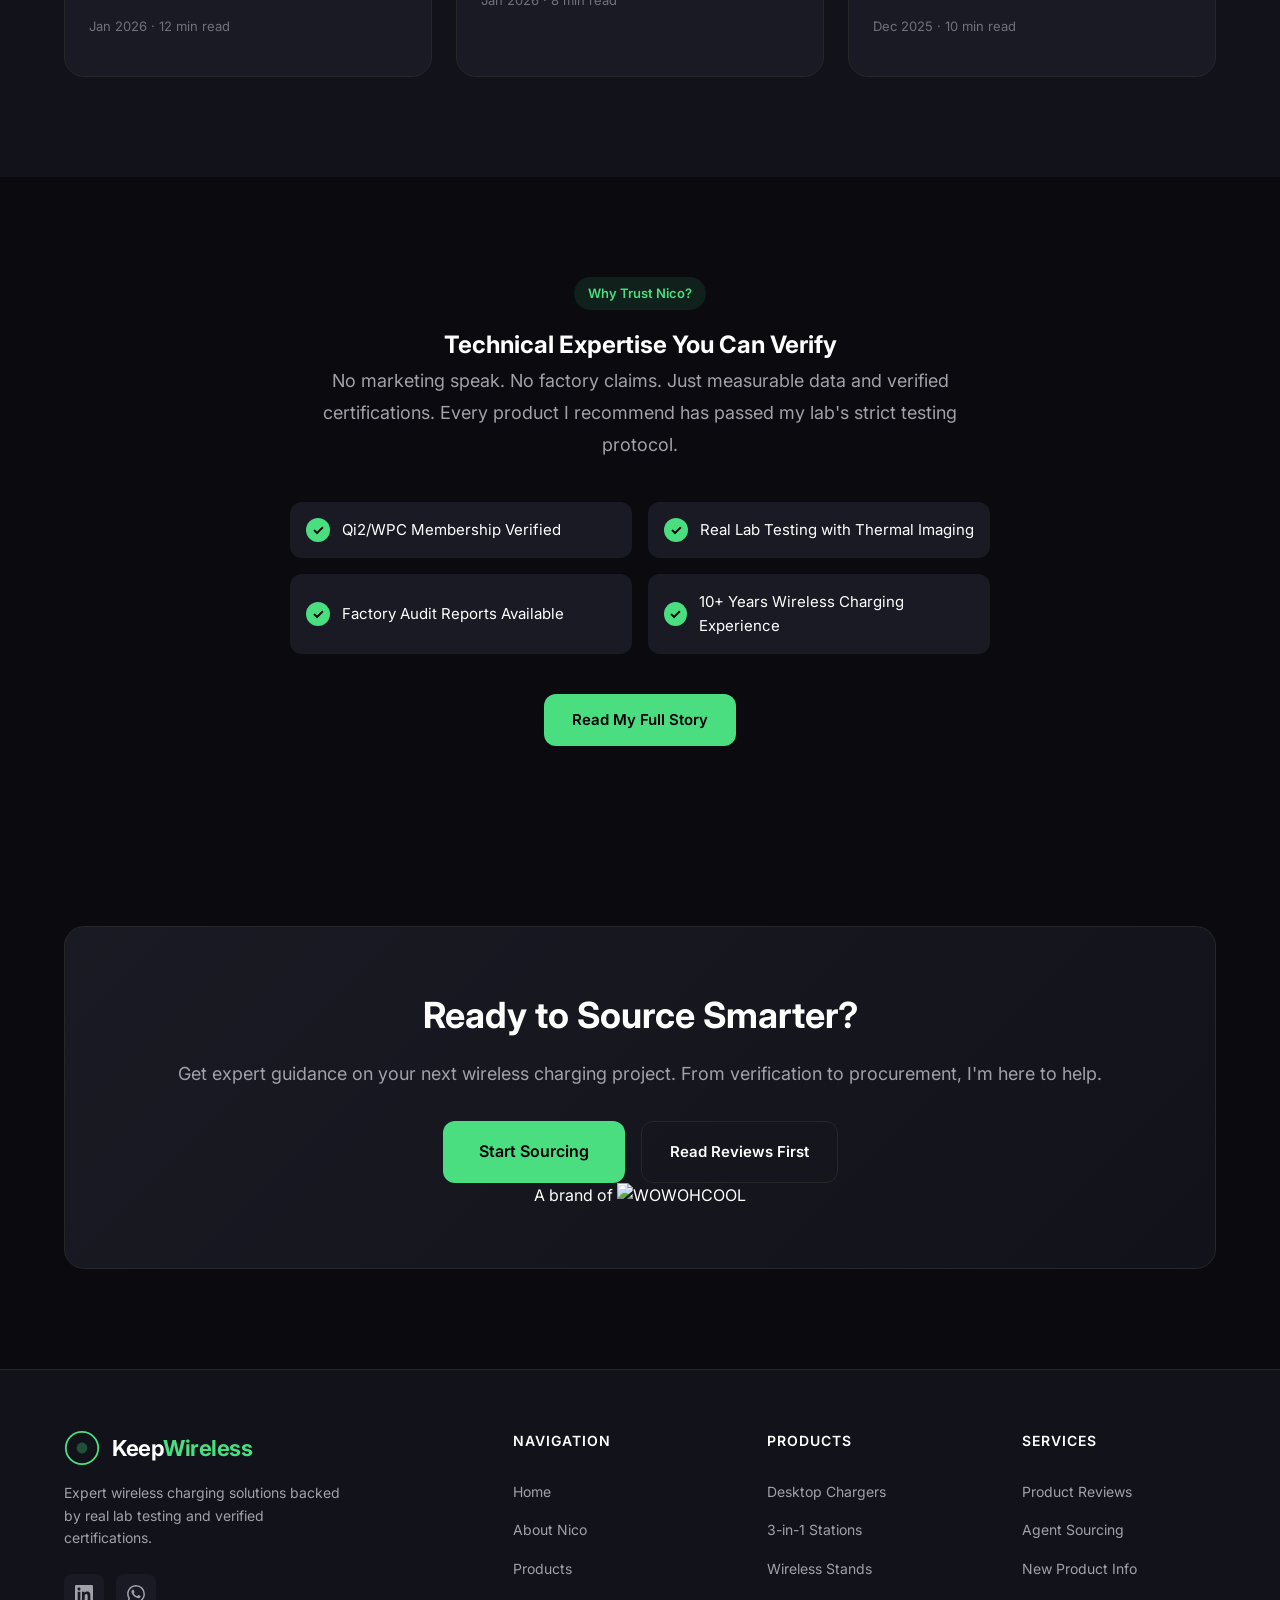
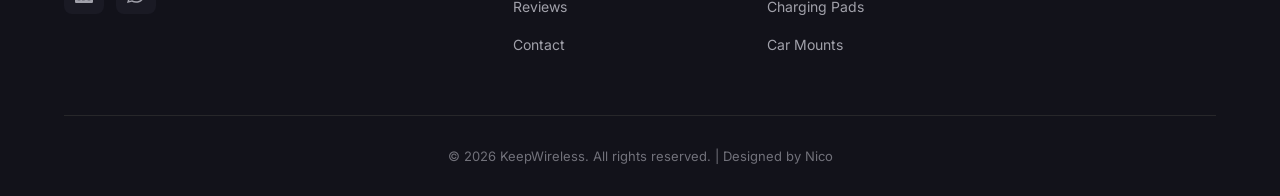
==== commit 19ee606e: "Add files via upload" ====
--- a/index.html
+++ b/index.html
@@ -1,375 +1,381 @@
-<!DOCTYPE html>
-<html lang="en">
-<head>
-    <meta charset="UTF-8">
-    <meta name="viewport" content="width=device-width, initial-scale=1.0">
-    <meta name="description" content="KeepWireless by Nico - Expert wireless charging technology consultant. Qi2 & MagSafe wireless charger sourcing, verification, agent procurement. Desktop chargers, 3-in-1 stations, wireless stands. Serving USA, UK, Germany, Canada.">
-    <meta name="keywords" content="Qi2 wireless charger wholesale, MagSafe charger supplier, desktop wireless charger factory, 3-in-1 charging station, Qi2 certification verification, wireless charging expert review, wireless charger benchmark">
-    <meta name="author" content="Nico - KeepWireless">
-    <meta name="geo.region" content="CN">
-    <meta name="geo.placename" content="Dongguan">
-    <meta name="distribution" content="Global">
-    <meta property="og:title" content="KeepWireless | Expert Wireless Charger Solutions by Nico">
-    <meta property="og:description" content="Expert wireless charging technology consultant. Qi2 & MagSafe wireless charger sourcing, verification, and agent procurement. Lab-verified products.">
-    <meta property="og:type" content="website">
-    <meta property="og:url" content="https://keepwireless.com/">
-    <meta property="og:image" content="https://keepwireless.com/images/og-image.jpg">
-    <meta name="twitter:card" content="summary_large_image">
-    <link rel="canonical" href="https://keepwireless.com/">
-    
-    <title>KeepWireless | Expert Wireless Charger Solutions by Nico - Qi2 & MagSafe Authority</title>
-    
-    <link rel="icon" type="image/svg+xml" href="images/favicon.svg">
-    <link rel="apple-touch-icon" href="images/apple-touch-icon.png">
-    <link rel="stylesheet" href="css/style.css">
-    
-    <script type="application/ld+json">
-    {
-      "@context": "https://schema.org",
-      "@type": "Person",
-      "name": "Nico",
-      "jobTitle": "Wireless Charging Technology Consultant",
-      "url": "https://keepwireless.com",
-      "knowsAbout": ["Qi2 Technology", "MagSafe", "Wireless Charging", "PCB Design", "Thermal Management", "Product Certification"],
-      "description": "Expert consultant specializing in Qi2 and MagSafe wireless charging products sourcing and verification"
-    }
-    </script>
-    
-    <script type="application/ld+json">
-    {
-      "@context": "https://schema.org",
-      "@type": "WebSite",
-      "name": "KeepWireless",
-      "url": "https://keepwireless.com",
-      "potentialAction": {
-        "@type": "SearchAction",
-        "target": "https://keepwireless.com/articles.html?q={search_term_string}",
-        "query-input": "required name=search_term_string"
-      }
-    }
-    </script>
-</head>
-<body>
-    <header class="main-header" id="header">
-        <div class="container header-container">
-            <a href="index.html" class="logo">
-                <svg class="logo-icon" viewBox="0 0 40 40" fill="none">
-                    <circle cx="20" cy="20" r="18" stroke="currentColor" stroke-width="2"/>
-                    <path d="M20 10v20M10 20h20M14 14l12 12M26 14l-12 12" stroke="currentColor" stroke-width="1.5" opacity="0.5"/>
-                    <circle cx="20" cy="20" r="6" fill="currentColor" opacity="0.3"/>
-                </svg>
-                <span class="logo-text">Keep<span>Wireless</span></span>
-            </a>
-            
-            <nav class="main-nav" id="mainNav">
-                <a href="index.html" class="nav-link active">Home</a>
-                <a href="about.html" class="nav-link">About Nico</a>
-                <a href="products.html" class="nav-link">Products</a>
-                <a href="articles.html" class="nav-link">Reviews</a>
-                <a href="contact.html" class="nav-link">Contact</a>
-            </nav>
-            
-            <div class="header-actions">
-                <div class="geo-badge">
-                    <span class="geo-dot"></span>
-                    <span>USA · UK · DE · CA</span>
-                </div>
-                <button class="mobile-menu-btn" id="mobileMenuBtn" aria-label="Menu">
-                    <span></span>
-                    <span></span>
-                    <span></span>
-                </button>
-            </div>
-        </div>
-    </header>
-
-    <main>
-        <section class="hero" id="hero">
-            <div class="hero-bg-pattern"></div>
-            <div class="container hero-container">
-                <div class="hero-content">
-                    <div class="hero-badge">
-                        <span class="badge-icon">⚡</span>
-                        <span>Qi2 Certified Expert</span>
-                    </div>
-                    <h1 class="hero-title">
-                        Don't Buy Wireless Products.<br>
-                        <span class="highlight">Buy Expertise.</span>
-                    </h1>
-                    <p class="hero-desc">
-                        I'm <strong>Nico</strong>, your technical gatekeeper for premium Qi2 & MagSafe solutions. 
-                        I test, verify, and source so you don't have to gamble with quality.
-                    </p>
-                    <div class="hero-cta">
-                        <a href="articles.html" class="btn btn-primary">
-                            <span>Read Expert Reviews</span>
-                            <svg class="btn-arrow" viewBox="0 0 20 20" fill="none"><path d="M4 10h12m-4-4l4 4-4 4" stroke="currentColor" stroke-width="2"/></svg>
-                        </a>
-                        <a href="products.html" class="btn btn-secondary">
-                            <span>View Lab Picks</span>
-                        </a>
-                    </div>
-                    <div class="hero-stats">
-                        <div class="stat">
-                            <span class="stat-num" data-target="500">0</span>
-                            <span class="stat-label">Products Tested</span>
-                        </div>
-                        <div class="stat">
-                            <span class="stat-num" data-target="98">0</span>
-                            <span class="stat-label">Certification Accuracy %</span>
-                        </div>
-                        <div class="stat">
-                            <span class="stat-num" data-target="10">0</span>
-                            <span class="stat-label">Years Experience</span>
-                        </div>
-                    </div>
-                </div>
-                <div class="hero-visual">
-                    <div class="hero-image-stack">
-                        <div class="hero-main-img">
-                            <img src="images/nico-laboratory-expert.webp" alt="Nico - Wireless Charging Lab Expert" loading="lazy">
-                        </div>
-                        <div class="floating-card card-1">
-                            <span class="card-icon">🔬</span>
-                            <div class="card-text">
-                                <strong>Lab Verified</strong>
-                                <span>Qi2 Certified</span>
-                            </div>
-                        </div>
-                        <div class="floating-card card-2">
-                            <span class="card-icon">📊</span>
-                            <div class="card-text">
-                                <strong>Thermal Test</strong>
-                                <span>&lt;35°C Max</span>
-                            </div>
-                        </div>
-                    </div>
-                </div>
-            </div>
-            <div class="scroll-indicator">
-                <span>Scroll to explore</span>
-                <div class="scroll-arrow"></div>
-            </div>
-        </section>
-
-        <section class="services" id="services">
-            <div class="container">
-                <div class="section-header">
-                    <span class="section-tag">What I Do</span>
-                    <h2>Services Beyond Sourcing</h2>
-                    <p class="section-desc">Three ways I help B2B buyers navigate the wireless charging market</p>
-                </div>
-                <div class="services-grid">
-                    <article class="service-card">
-                        <div class="service-icon">📋</div>
-                        <h3>Product Review & Benchmark</h3>
-                        <p>In-depth lab testing with thermal imaging, efficiency measurement, and real-world charging speed comparison. No marketing hype, just raw data.</p>
-                        <a href="articles.html" class="service-link">See Latest Reviews →</a>
-                    </article>
-                    <article class="service-card featured">
-                        <div class="service-icon">🛒</div>
-                        <h3>Agent Sourcing & Procurement</h3>
-                        <p>End-to-end agent procurement service. I negotiate with factories, verify certifications, and ensure quality control before shipment.</p>
-                        <a href="contact.html" class="service-link">Request Sourcing →</a>
-                    </article>
-                    <article class="service-card">
-                        <div class="service-icon">🚀</div>
-                        <h3>New Product Recommendation</h3>
-                        <p>Early access to emerging Qi2/MagSafe tech. Get curated recommendations for trending products before they hit mass market.</p>
-                        <a href="contact.html" class="service-link">Subscribe Updates →</a>
-                    </article>
-                </div>
-            </div>
-        </section>
-
-        <section class="products-preview" id="products">
-            <div class="container">
-                <div class="section-header">
-                    <span class="section-tag">Lab Selection</span>
-                    <h2>Wireless Charger Categories</h2>
-                </div>
-                <div class="category-grid">
-                    <a href="products.html?cat=3in1" class="category-card">
-                        <div class="category-img">
-                            <img src="images/product/qi2-3in1-foldable-25w.webp" alt="3-in-1 Charging Station" loading="lazy">
-                        </div>
-                        <div class="category-info">
-                            <h3>3-in-1 Stations</h3>
-                            <p>Multi-device charging for phone + watch + earbuds</p>
-                            <span class="category-count">View Products →</span>
-                        </div>
-                    </a>
-                    <a href="products.html?cat=stand" class="category-card">
-                        <div class="category-img">
-                            <img src="images/product/qi2-3in1-aluminum-stand.webp" alt="Wireless Charging Stand" loading="lazy">
-                        </div>
-                        <div class="category-info">
-                            <h3>Wireless Stands</h3>
-                            <p>Adjustable angle stands for desk & bedside</p>
-                            <span class="category-count">View Products →</span>
-                        </div>
-                    </a>
-                    <a href="products.html?cat=car" class="category-card">
-                        <div class="category-img">
-                            <img src="images/product/qi2-car-magnetic-snap.webp" alt="Car Wireless Charger Mount" loading="lazy">
-                        </div>
-                        <div class="category-info">
-                            <h3>Car Mounts</h3>
-                            <p>Wireless charging for car dashboard & windshield</p>
-                            <span class="category-count">View Products →</span>
-                        </div>
-                    </a>
-                </div>
-            </div>
-        </section>
-
-        <section class="articles-preview" id="articles">
-            <div class="container">
-                <div class="section-header">
-                    <span class="section-tag">Expert Insights</span>
-                    <h2>Latest Reviews & Guides</h2>
-                    <a href="articles.html" class="view-all-link">View All Articles →</a>
-                </div>
-                <div class="articles-grid">
-                    <article class="article-card">
-                        <a href="articles/qi2-vs-magsafe-2026.html">
-                            <div class="article-img">
-                                <img src="images/qi2-vs-magsafe-2026.webp" alt="Qi2 vs MagSafe charging speed comparison 2026" loading="lazy">
-                            </div>
-                            <div class="article-content">
-                                <span class="article-tag">Comparison</span>
-                                <h3>Qi2 vs MagSafe: 2026 Charging Speed Real Test</h3>
-                                <p>Lab benchmarks comparing authentic charging speeds, thermal performance, and compatibility across iPhone models...</p>
-                                <span class="article-meta">Jan 2026 · 12 min read</span>
-                            </div>
-                        </a>
-                    </article>
-                    <article class="article-card">
-                        <a href="articles/verify-qi2-certification.html">
-                            <div class="article-img">
-                                <img src="images/verify-qi2-certification.webp" alt="Qi2 certification verification guide" loading="lazy">
-                            </div>
-                            <div class="article-content">
-                                <span class="article-tag">Guide</span>
-                                <h3>How to Verify Real Qi2 Certification</h3>
-                                <p>Step-by-step guide to checking official Qi2 database, identifying fake certificates, and avoiding supplier scams...</p>
-                                <span class="article-meta">Jan 2026 · 8 min read</span>
-                            </div>
-                        </a>
-                    </article>
-                    <article class="article-card">
-                        <a href="articles/top-5-desktop-qi2-chargers-2026.html">
-                            <div class="article-img">
-                                <img src="images/top-5-desktop-qi2-chargers-2026.webp" alt="Best Qi2 desktop chargers 2026" loading="lazy">
-                            </div>
-                            <div class="article-content">
-                                <span class="article-tag">Review</span>
-                                <h3>Top 5 Desktop Qi2 Chargers for Office Use</h3>
-                                <p>Lab-tested desktop chargers compared: thermal management, charging speed, and build quality...</p>
-                                <span class="article-meta">Dec 2025 · 10 min read</span>
-                            </div>
-                        </a>
-                    </article>
-                </div>
-            </div>
-        </section>
-
-        <section class="trust" id="trust">
-            <div class="container">
-                <div class="trust-content">
-                    <span class="section-tag">Why Trust Nico?</span>
-                    <h2>Technical Expertise You Can Verify</h2>
-                    <p class="trust-desc">
-                        No marketing speak. No factory claims. Just measurable data and verified certifications. 
-                        Every product I recommend has passed my lab's strict testing protocol.
-                    </p>
-                    <div class="trust-features">
-                        <div class="trust-item">
-                            <span class="trust-icon">✓</span>
-                            <span>Qi2/WPC Membership Verified</span>
-                        </div>
-                        <div class="trust-item">
-                            <span class="trust-icon">✓</span>
-                            <span>Real Lab Testing with Thermal Imaging</span>
-                        </div>
-                        <div class="trust-item">
-                            <span class="trust-icon">✓</span>
-                            <span>Factory Audit Reports Available</span>
-                        </div>
-                        <div class="trust-item">
-                            <span class="trust-icon">✓</span>
-                            <span>10+ Years Wireless Charging Experience</span>
-                        </div>
-                    </div>
-                    <a href="about.html" class="btn btn-primary">Read My Full Story</a>
-                </div>
-            </div>
-        </section>
-
-        <section class="cta" id="cta">
-            <div class="container">
-                <div class="cta-box">
-                    <h2>Ready to Source Smarter?</h2>
-                    <p>Get expert guidance on your next wireless charging project. From verification to procurement, I'm here to help.</p>
-                    <div class="cta-buttons">
-                        <a href="contact.html" class="btn btn-primary btn-large">Start Sourcing</a>
-                        <a href="articles.html" class="btn btn-outline">Read Reviews First</a>
-                    </div>
-                </div>
-            </div>
-        </section>
-    </main>
-
-    <footer class="main-footer">
-        <div class="container">
-            <div class="footer-grid">
-                <div class="footer-brand">
-                    <a href="index.html" class="logo">
-                        <svg class="logo-icon" viewBox="0 0 40 40" fill="none">
-                            <circle cx="20" cy="20" r="18" stroke="currentColor" stroke-width="2"/>
-                            <circle cx="20" cy="20" r="6" fill="currentColor" opacity="0.3"/>
-                        </svg>
-                        <span class="logo-text">Keep<span>Wireless</span></span>
-                    </a>
-                    <p>Expert wireless charging solutions backed by real lab testing and verified certifications.</p>
-                    <div class="footer-social">
-                        <a href="https://www.linkedin.com/in/nico-power-bank-chargers/" target="_blank" rel="noopener" aria-label="LinkedIn">
-                            <svg viewBox="0 0 24 24" fill="currentColor"><path d="M20.447 20.452h-3.554v-5.569c0-1.328-.027-3.037-1.852-3.037-1.853 0-2.136 1.445-2.136 2.939v5.667H9.351V9h3.414v1.561h.046c.477-.9 1.637-1.85 3.37-1.85 3.601 0 4.267 2.37 4.267 5.455v6.286zM5.337 7.433c-1.144 0-2.063-.926-2.063-2.065 0-1.138.92-2.063 2.063-2.063 1.14 0 2.064.925 2.064 2.063 0 1.139-.925 2.065-2.064 2.065zm1.782 13.019H3.555V9h3.564v11.452zM22.225 0H1.771C.792 0 0 .774 0 1.729v20.542C0 23.227.792 24 1.771 24h20.451C23.2 24 24 23.227 24 22.271V1.729C24 .774 23.2 0 22.222 0h.003z"/></svg>
-                        </a>
-                        <a href="https://wa.me/8613632293910" target="_blank" rel="noopener" aria-label="WhatsApp">
-                            <svg viewBox="0 0 24 24" fill="currentColor"><path d="M17.472 14.382c-.297-.149-1.758-.867-2.03-.967-.273-.099-.471-.148-.67.15-.197.297-.767.966-.94 1.164-.173.199-.347.223-.644.075-.297-.15-1.255-.463-2.39-1.475-.883-.788-1.48-1.761-1.653-2.059-.173-.297-.018-.458.13-.606.134-.133.298-.347.446-.52.149-.174.198-.298.298-.497.099-.198.05-.371-.025-.52-.075-.149-.669-1.612-.916-2.207-.242-.579-.487-.5-.669-.51-.173-.008-.371-.01-.57-.01-.198 0-.52.074-.792.372-.272.297-1.04 1.016-1.04 2.479 0 1.462 1.065 2.875 1.213 3.074.149.198 2.096 3.2 5.077 4.487.709.306 1.262.489 1.694.625.712.227 1.36.195 1.871.118.571-.085 1.758-.719 2.006-1.413.248-.694.248-1.289.173-1.413-.074-.124-.272-.198-.57-.347m-5.421 7.403h-.004a9.87 9.87 0 01-5.031-1.378l-.361-.214-3.741.982.998-3.648-.235-.374a9.86 9.86 0 01-1.51-5.26c.001-5.45 4.436-9.884 9.888-9.884 2.64 0 5.122 1.03 6.988 2.898a9.825 9.825 0 012.893 6.994c-.003 5.45-4.437 9.884-9.885 9.884m8.413-18.297A11.815 11.815 0 0012.05 0C5.495 0 .16 5.335.157 11.892c0 2.096.547 4.142 1.588 5.945L.057 24l6.305-1.654a11.882 11.882 0 005.683 1.448h.005c6.554 0 11.89-5.335 11.893-11.893a11.821 11.821 0 00-3.48-8.413z"/></svg>
-                        </a>
-                    </div>
-                </div>
-                <div class="footer-links">
-                    <h4>Navigation</h4>
-                    <a href="index.html">Home</a>
-                    <a href="about.html">About Nico</a>
-                    <a href="products.html">Products</a>
-                    <a href="articles.html">Reviews</a>
-                    <a href="contact.html">Contact</a>
-                </div>
-                <div class="footer-links">
-                    <h4>Products</h4>
-                    <a href="products.html?cat=desktop">Desktop Chargers</a>
-                    <a href="products.html?cat=3in1">3-in-1 Stations</a>
-                    <a href="products.html?cat=stand">Wireless Stands</a>
-                    <a href="products.html?cat=pad">Charging Pads</a>
-                    <a href="products.html?cat=car">Car Mounts</a>
-                </div>
-                <div class="footer-links">
-                    <h4>Services</h4>
-                    <a href="articles.html">Product Reviews</a>
-                    <a href="contact.html">Agent Sourcing</a>
-                    <a href="contact.html">New Product Info</a>
-                </div>
-            </div>
-            <div class="footer-bottom">
-                <p>&copy; 2026 KeepWireless. All rights reserved. | Designed by Nico</p>
-            </div>
-        </div>
-    </footer>
-
-    <script src="js/main.js"></script>
-</body>
-</html>
+<!DOCTYPE html>
+<html lang="en">
+<head>
+    <meta charset="UTF-8">
+    <meta name="viewport" content="width=device-width, initial-scale=1.0">
+    <meta name="description" content="KeepWireless by Nico - Expert wireless charging technology consultant. Qi2 & MagSafe wireless charger sourcing, verification, agent procurement. Desktop chargers, 3-in-1 stations, wireless stands. Serving USA, UK, Germany, Canada.">
+    <meta name="keywords" content="Qi2 wireless charger wholesale, MagSafe charger supplier, desktop wireless charger factory, 3-in-1 charging station, Qi2 certification verification, wireless charging expert review, wireless charger benchmark">
+    <meta name="author" content="Nico - KeepWireless">
+    <meta name="geo.region" content="CN">
+    <meta name="geo.placename" content="Dongguan">
+    <meta name="distribution" content="Global">
+    <meta property="og:title" content="KeepWireless | Expert Wireless Charger Solutions by Nico">
+    <meta property="og:description" content="Expert wireless charging technology consultant. Qi2 & MagSafe wireless charger sourcing, verification, and agent procurement. Lab-verified products.">
+    <meta property="og:type" content="website">
+    <meta property="og:url" content="https://keepwireless.com/">
+    <meta property="og:image" content="https://keepwireless.com/images/og-image.jpg">
+    <meta name="twitter:card" content="summary_large_image">
+    <link rel="canonical" href="https://keepwireless.com/">
+    
+    <title>KeepWireless | Expert Wireless Charger Solutions by Nico - Qi2 & MagSafe Authority</title>
+    
+    <link rel="icon" type="image/svg+xml" href="images/favicon.svg">
+    <link rel="apple-touch-icon" href="images/apple-touch-icon.png">
+    <link rel="stylesheet" href="css/style.css">
+    
+    <script type="application/ld+json">
+    {
+      "@context": "https://schema.org",
+      "@type": "Person",
+      "name": "Nico",
+      "jobTitle": "Wireless Charging Technology Consultant",
+      "url": "https://keepwireless.com",
+      "knowsAbout": ["Qi2 Technology", "MagSafe", "Wireless Charging", "PCB Design", "Thermal Management", "Product Certification"],
+      "description": "Expert consultant specializing in Qi2 and MagSafe wireless charging products sourcing and verification"
+    }
+    </script>
+    
+    <script type="application/ld+json">
+    {
+      "@context": "https://schema.org",
+      "@type": "WebSite",
+      "name": "KeepWireless",
+      "url": "https://keepwireless.com",
+      "potentialAction": {
+        "@type": "SearchAction",
+        "target": "https://keepwireless.com/articles.html?q={search_term_string}",
+        "query-input": "required name=search_term_string"
+      }
+    }
+    </script>
+</head>
+<body>
+    <header class="main-header" id="header">
+        <div class="container header-container">
+            <a href="index.html" class="logo">
+                <svg class="logo-icon" viewBox="0 0 40 40" fill="none">
+                    <circle cx="20" cy="20" r="18" stroke="currentColor" stroke-width="2"/>
+                    <path d="M20 10v20M10 20h20M14 14l12 12M26 14l-12 12" stroke="currentColor" stroke-width="1.5" opacity="0.5"/>
+                    <circle cx="20" cy="20" r="6" fill="currentColor" opacity="0.3"/>
+                </svg>
+                <span class="logo-text">Keep<span>Wireless</span></span>
+            </a>
+            
+            <nav class="main-nav" id="mainNav">
+                <a href="index.html" class="nav-link active">Home</a>
+                <a href="about.html" class="nav-link">About Nico</a>
+                <a href="products.html" class="nav-link">Products</a>
+                <a href="articles.html" class="nav-link">Reviews</a>
+                <a href="contact.html" class="nav-link">Contact</a>
+            </nav>
+            
+            <div class="header-actions">
+                <div class="geo-badge">
+                    <span class="geo-dot"></span>
+                    <span>USA · UK · DE · CA</span>
+                </div>
+                <button class="mobile-menu-btn" id="mobileMenuBtn" aria-label="Menu">
+                    <span></span>
+                    <span></span>
+                    <span></span>
+                </button>
+            </div>
+        </div>
+    </header>
+
+    <main>
+        <section class="hero" id="hero">
+            <div class="hero-bg-pattern"></div>
+            <div class="container hero-container">
+                <div class="hero-content">
+                    <div class="hero-badge">
+                        <span class="badge-icon">⚡</span>
+                        <span>Qi2 Certified Expert</span>
+                    </div>
+                    <h1 class="hero-title">
+                        Don't Buy Wireless Products.<br>
+                        <span class="highlight">Buy Expertise.</span>
+                    </h1>
+                    <p class="hero-desc">
+                        I'm <strong>Nico</strong>, your technical gatekeeper for premium Qi2 & MagSafe solutions. 
+                        I test, verify, and source so you don't have to gamble with quality.
+                    </p>
+                    <div class="hero-cta">
+                        <a href="articles.html" class="btn btn-primary">
+                            <span>Read Expert Reviews</span>
+                            <svg class="btn-arrow" viewBox="0 0 20 20" fill="none"><path d="M4 10h12m-4-4l4 4-4 4" stroke="currentColor" stroke-width="2"/></svg>
+                        </a>
+                        <a href="products.html" class="btn btn-secondary">
+                            <span>View Lab Picks</span>
+                        </a>
+                    </div>
+                    <div class="hero-stats">
+                        <div class="stat">
+                            <span class="stat-num" data-target="500">0</span>
+                            <span class="stat-label">Products Tested</span>
+                        </div>
+                        <div class="stat">
+                            <span class="stat-num" data-target="98">0</span>
+                            <span class="stat-label">Certification Accuracy %</span>
+                        </div>
+                        <div class="stat">
+                            <span class="stat-num" data-target="10">0</span>
+                            <span class="stat-label">Years Experience</span>
+                        </div>
+                    </div>
+                </div>
+                <div class="hero-visual">
+                    <div class="hero-image-stack">
+                        <div class="hero-main-img">
+                            <img src="images/nico-laboratory-expert.webp" alt="Nico - Wireless Charging Lab Expert" loading="lazy">
+                        </div>
+                        <div class="floating-card card-1">
+                            <span class="card-icon">🔬</span>
+                            <div class="card-text">
+                                <strong>Lab Verified</strong>
+                                <span>Qi2 Certified</span>
+                            </div>
+                        </div>
+                        <div class="floating-card card-2">
+                            <span class="card-icon">📊</span>
+                            <div class="card-text">
+                                <strong>Thermal Test</strong>
+                                <span>&lt;35°C Max</span>
+                            </div>
+                        </div>
+                    </div>
+                </div>
+            </div>
+            <div class="scroll-indicator">
+                <span>Scroll to explore</span>
+                <div class="scroll-arrow"></div>
+            </div>
+        </section>
+
+        <section class="services" id="services">
+            <div class="container">
+                <div class="section-header">
+                    <span class="section-tag">What I Do</span>
+                    <h2>Services Beyond Sourcing</h2>
+                    <p class="section-desc">Three ways I help B2B buyers navigate the wireless charging market</p>
+                </div>
+                <div class="services-grid">
+                    <article class="service-card">
+                        <div class="service-icon">📋</div>
+                        <h3>Product Review & Benchmark</h3>
+                        <p>In-depth lab testing with thermal imaging, efficiency measurement, and real-world charging speed comparison. No marketing hype, just raw data.</p>
+                        <a href="articles.html" class="service-link">See Latest Reviews →</a>
+                    </article>
+                    <article class="service-card featured">
+                        <div class="service-icon">🛒</div>
+                        <h3>Agent Sourcing & Procurement</h3>
+                        <p>End-to-end agent procurement service. I negotiate with factories, verify certifications, and ensure quality control before shipment.</p>
+                        <a href="contact.html" class="service-link">Request Sourcing →</a>
+                    </article>
+                    <article class="service-card">
+                        <div class="service-icon">🚀</div>
+                        <h3>New Product Recommendation</h3>
+                        <p>Early access to emerging Qi2/MagSafe tech. Get curated recommendations for trending products before they hit mass market.</p>
+                        <a href="contact.html" class="service-link">Subscribe Updates →</a>
+                    </article>
+                </div>
+            </div>
+        </section>
+
+        <section class="products-preview" id="products">
+            <div class="container">
+                <div class="section-header">
+                    <span class="section-tag">Lab Selection</span>
+                    <h2>Wireless Charger Categories</h2>
+                </div>
+                <div class="category-grid">
+                    <a href="products.html?cat=3in1" class="category-card">
+                        <div class="category-img">
+                            <img src="images/product/qi2-3in1-foldable-25w.webp" alt="3-in-1 Charging Station" loading="lazy">
+                        </div>
+                        <div class="category-info">
+                            <h3>3-in-1 Stations</h3>
+                            <p>Multi-device charging for phone + watch + earbuds</p>
+                            <span class="category-count">View Products →</span>
+                        </div>
+                    </a>
+                    <a href="products.html?cat=stand" class="category-card">
+                        <div class="category-img">
+                            <img src="images/product/qi2-3in1-aluminum-stand.webp" alt="Wireless Charging Stand" loading="lazy">
+                        </div>
+                        <div class="category-info">
+                            <h3>Wireless Stands</h3>
+                            <p>Adjustable angle stands for desk & bedside</p>
+                            <span class="category-count">View Products →</span>
+                        </div>
+                    </a>
+                    <a href="products.html?cat=car" class="category-card">
+                        <div class="category-img">
+                            <img src="images/product/qi2-car-magnetic-snap.webp" alt="Car Wireless Charger Mount" loading="lazy">
+                        </div>
+                        <div class="category-info">
+                            <h3>Car Mounts</h3>
+                            <p>Wireless charging for car dashboard & windshield</p>
+                            <span class="category-count">View Products →</span>
+                        </div>
+                    </a>
+                </div>
+            </div>
+        </section>
+
+        <section class="articles-preview" id="articles">
+            <div class="container">
+                <div class="section-header">
+                    <span class="section-tag">Expert Insights</span>
+                    <h2>Latest Reviews & Guides</h2>
+                    <a href="articles.html" class="view-all-link">View All Articles →</a>
+                </div>
+                <div class="articles-grid">
+                    <article class="article-card">
+                        <a href="articles/qi2-vs-magsafe-2026.html">
+                            <div class="article-img">
+                                <img src="images/qi2-vs-magsafe-2026.webp" alt="Qi2 vs MagSafe charging speed comparison 2026" loading="lazy">
+                            </div>
+                            <div class="article-content">
+                                <span class="article-tag">Comparison</span>
+                                <h3>Qi2 vs MagSafe: 2026 Charging Speed Real Test</h3>
+                                <p>Lab benchmarks comparing authentic charging speeds, thermal performance, and compatibility across iPhone models...</p>
+                                <span class="article-meta">Jan 2026 · 12 min read</span>
+                            </div>
+                        </a>
+                    </article>
+                    <article class="article-card">
+                        <a href="articles/verify-qi2-certification.html">
+                            <div class="article-img">
+                                <img src="images/verify-qi2-certification.webp" alt="Qi2 certification verification guide" loading="lazy">
+                            </div>
+                            <div class="article-content">
+                                <span class="article-tag">Guide</span>
+                                <h3>How to Verify Real Qi2 Certification</h3>
+                                <p>Step-by-step guide to checking official Qi2 database, identifying fake certificates, and avoiding supplier scams...</p>
+                                <span class="article-meta">Jan 2026 · 8 min read</span>
+                            </div>
+                        </a>
+                    </article>
+                    <article class="article-card">
+                        <a href="articles/top-5-desktop-qi2-chargers-2026.html">
+                            <div class="article-img">
+                                <img src="images/top-5-desktop-qi2-chargers-2026.webp" alt="Best Qi2 desktop chargers 2026" loading="lazy">
+                            </div>
+                            <div class="article-content">
+                                <span class="article-tag">Review</span>
+                                <h3>Top 5 Desktop Qi2 Chargers for Office Use</h3>
+                                <p>Lab-tested desktop chargers compared: thermal management, charging speed, and build quality...</p>
+                                <span class="article-meta">Dec 2025 · 10 min read</span>
+                            </div>
+                        </a>
+                    </article>
+                </div>
+            </div>
+        </section>
+
+        <section class="trust" id="trust">
+            <div class="container">
+                <div class="trust-content">
+                    <span class="section-tag">Why Trust Nico?</span>
+                    <h2>Technical Expertise You Can Verify</h2>
+                    <p class="trust-desc">
+                        No marketing speak. No factory claims. Just measurable data and verified certifications. 
+                        Every product I recommend has passed my lab's strict testing protocol.
+                    </p>
+                    <div class="trust-features">
+                        <div class="trust-item">
+                            <span class="trust-icon">✓</span>
+                            <span>Qi2/WPC Membership Verified</span>
+                        </div>
+                        <div class="trust-item">
+                            <span class="trust-icon">✓</span>
+                            <span>Real Lab Testing with Thermal Imaging</span>
+                        </div>
+                        <div class="trust-item">
+                            <span class="trust-icon">✓</span>
+                            <span>Factory Audit Reports Available</span>
+                        </div>
+                        <div class="trust-item">
+                            <span class="trust-icon">✓</span>
+                            <span>10+ Years Wireless Charging Experience</span>
+                        </div>
+                    </div>
+                    <a href="about.html" class="btn btn-primary">Read My Full Story</a>
+                </div>
+            </div>
+        </section>
+
+        <section class="cta" id="cta">
+            <div class="container">
+                <div class="cta-box">
+                    <h2>Ready to Source Smarter?</h2>
+                    <p>Get expert guidance on your next wireless charging project. From verification to procurement, I'm here to help.</p>
+                    <div class="cta-buttons">
+                        <a href="contact.html" class="btn btn-primary btn-large">Start Sourcing</a>
+                        <a href="articles.html" class="btn btn-outline">Read Reviews First</a>
+                    </div>
+                    <div class="cta-partner">
+                        <span class="cta-partner-text">A brand of</span>
+                        <a href="https://www.wowohcool.com" target="_blank" rel="noopener" class="cta-partner-link">
+                            <img src="images/wowohcool-logo-optimized.webp" alt="WOWOHCOOL" class="cta-partner-logo">
+                        </a>
+                    </div>
+                </div>
+            </div>
+        </section>
+    </main>
+
+    <footer class="main-footer">
+        <div class="container">
+            <div class="footer-grid">
+                <div class="footer-brand">
+                    <a href="index.html" class="logo">
+                        <svg class="logo-icon" viewBox="0 0 40 40" fill="none">
+                            <circle cx="20" cy="20" r="18" stroke="currentColor" stroke-width="2"/>
+                            <circle cx="20" cy="20" r="6" fill="currentColor" opacity="0.3"/>
+                        </svg>
+                        <span class="logo-text">Keep<span>Wireless</span></span>
+                    </a>
+                    <p>Expert wireless charging solutions backed by real lab testing and verified certifications.</p>
+                    <div class="footer-social">
+                        <a href="https://www.linkedin.com/in/nico-power-bank-chargers/" target="_blank" rel="noopener" aria-label="LinkedIn">
+                            <svg viewBox="0 0 24 24" fill="currentColor"><path d="M20.447 20.452h-3.554v-5.569c0-1.328-.027-3.037-1.852-3.037-1.853 0-2.136 1.445-2.136 2.939v5.667H9.351V9h3.414v1.561h.046c.477-.9 1.637-1.85 3.37-1.85 3.601 0 4.267 2.37 4.267 5.455v6.286zM5.337 7.433c-1.144 0-2.063-.926-2.063-2.065 0-1.138.92-2.063 2.063-2.063 1.14 0 2.064.925 2.064 2.063 0 1.139-.925 2.065-2.064 2.065zm1.782 13.019H3.555V9h3.564v11.452zM22.225 0H1.771C.792 0 0 .774 0 1.729v20.542C0 23.227.792 24 1.771 24h20.451C23.2 24 24 23.227 24 22.271V1.729C24 .774 23.2 0 22.222 0h.003z"/></svg>
+                        </a>
+                        <a href="https://wa.me/8613632293910" target="_blank" rel="noopener" aria-label="WhatsApp">
+                            <svg viewBox="0 0 24 24" fill="currentColor"><path d="M17.472 14.382c-.297-.149-1.758-.867-2.03-.967-.273-.099-.471-.148-.67.15-.197.297-.767.966-.94 1.164-.173.199-.347.223-.644.075-.297-.15-1.255-.463-2.39-1.475-.883-.788-1.48-1.761-1.653-2.059-.173-.297-.018-.458.13-.606.134-.133.298-.347.446-.52.149-.174.198-.298.298-.497.099-.198.05-.371-.025-.52-.075-.149-.669-1.612-.916-2.207-.242-.579-.487-.5-.669-.51-.173-.008-.371-.01-.57-.01-.198 0-.52.074-.792.372-.272.297-1.04 1.016-1.04 2.479 0 1.462 1.065 2.875 1.213 3.074.149.198 2.096 3.2 5.077 4.487.709.306 1.262.489 1.694.625.712.227 1.36.195 1.871.118.571-.085 1.758-.719 2.006-1.413.248-.694.248-1.289.173-1.413-.074-.124-.272-.198-.57-.347m-5.421 7.403h-.004a9.87 9.87 0 01-5.031-1.378l-.361-.214-3.741.982.998-3.648-.235-.374a9.86 9.86 0 01-1.51-5.26c.001-5.45 4.436-9.884 9.888-9.884 2.64 0 5.122 1.03 6.988 2.898a9.825 9.825 0 012.893 6.994c-.003 5.45-4.437 9.884-9.885 9.884m8.413-18.297A11.815 11.815 0 0012.05 0C5.495 0 .16 5.335.157 11.892c0 2.096.547 4.142 1.588 5.945L.057 24l6.305-1.654a11.882 11.882 0 005.683 1.448h.005c6.554 0 11.89-5.335 11.893-11.893a11.821 11.821 0 00-3.48-8.413z"/></svg>
+                        </a>
+                    </div>
+                </div>
+                <div class="footer-links">
+                    <h4>Navigation</h4>
+                    <a href="index.html">Home</a>
+                    <a href="about.html">About Nico</a>
+                    <a href="products.html">Products</a>
+                    <a href="articles.html">Reviews</a>
+                    <a href="contact.html">Contact</a>
+                </div>
+                <div class="footer-links">
+                    <h4>Products</h4>
+                    <a href="products.html?cat=desktop">Desktop Chargers</a>
+                    <a href="products.html?cat=3in1">3-in-1 Stations</a>
+                    <a href="products.html?cat=stand">Wireless Stands</a>
+                    <a href="products.html?cat=pad">Charging Pads</a>
+                    <a href="products.html?cat=car">Car Mounts</a>
+                </div>
+                <div class="footer-links">
+                    <h4>Services</h4>
+                    <a href="articles.html">Product Reviews</a>
+                    <a href="contact.html">Agent Sourcing</a>
+                    <a href="contact.html">New Product Info</a>
+                </div>
+            </div>
+            <div class="footer-bottom">
+                <p>&copy; 2026 KeepWireless. All rights reserved. | Designed by Nico</p>
+            </div>
+        </div>
+    </footer>
+
+    <script src="js/main.js"></script>
+</body>
+</html>
